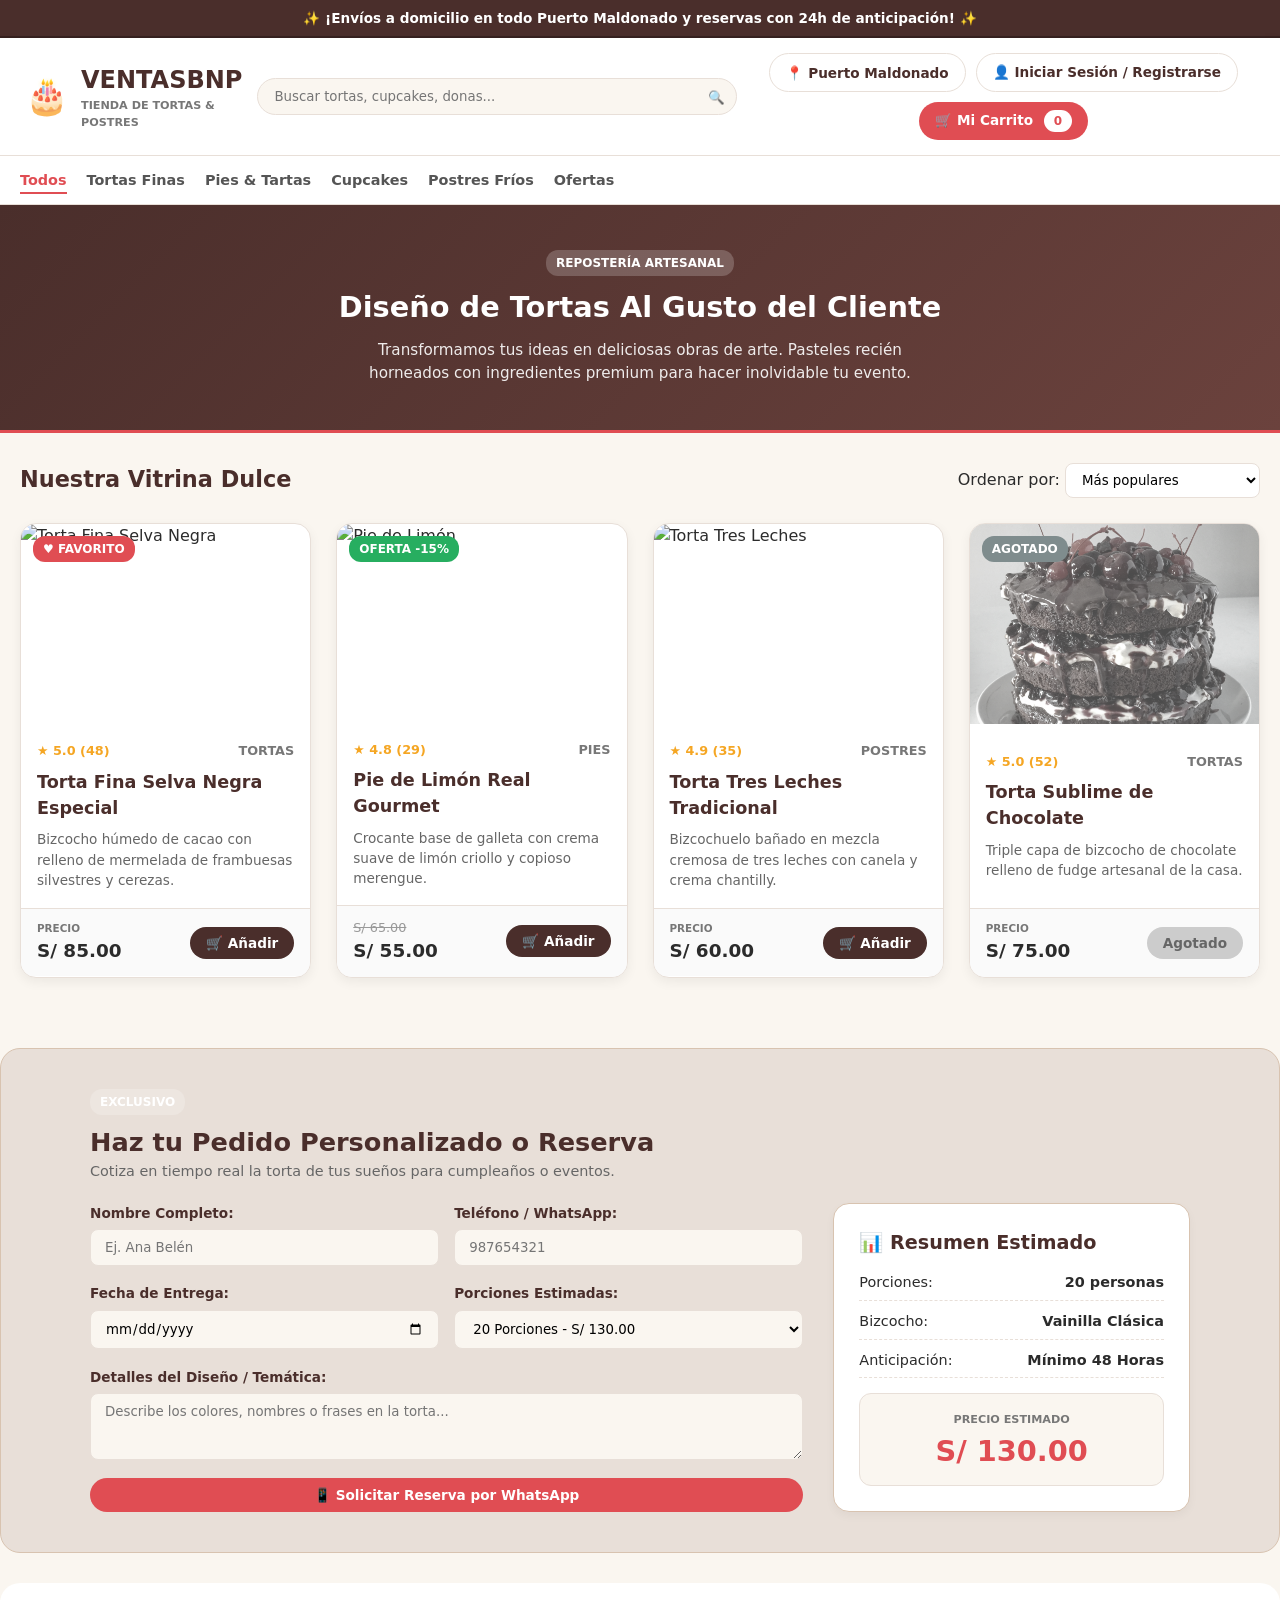
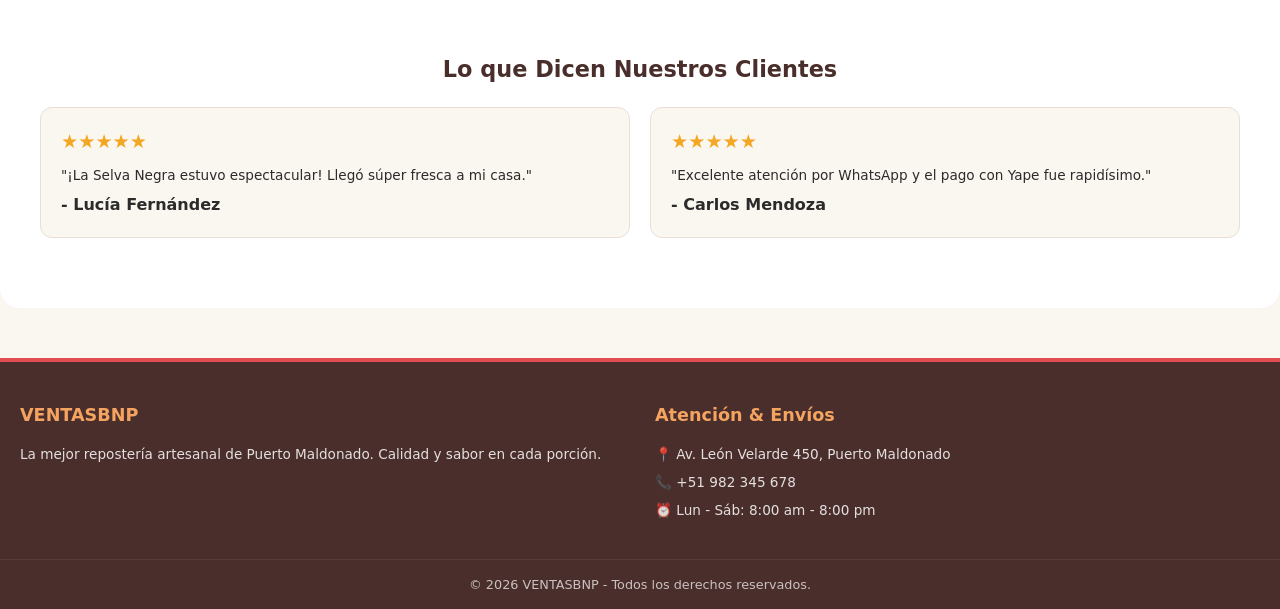
==== pasteleria/index.html @ 57682533 "Agregacion de imagen" ====
<!DOCTYPE html>
<html lang="es">
<head>
  <meta charset="UTF-8">
  <meta name="viewport" content="width=device-width, initial-scale=1.0">
  <title>VENTASBNP - Tienda de Tortas & Postres</title>
  <link rel="stylesheet" href="./styles.css">
</head>
<body>

  <!-- 1. Barra Superior de Promoción -->
  <div class="promo-bar">
    <p class="promo-bar__text">✨ ¡Envíos a domicilio en todo Puerto Maldonado y reservas con 24h de anticipación! ✨</p>
  </div>

  <!-- 2. Encabezado Principal (BEM) -->
  <header class="header">
    <div class="header__brand">
      <span class="header__logo">🎂</span>
      <div class="header__titles">
        <h1 class="header__name">VENTASBNP</h1>
        <p class="header__subtitle">TIENDA DE TORTAS & POSTRES</p>
      </div>
    </div>

    <!-- Buscador -->
    <div class="search-bar">
      <input type="text" class="search-bar__input" placeholder="Buscar tortas, cupcakes, donas...">
      <button class="search-bar__button" aria-label="Buscar">🔍</button>
    </div>

    <!-- Acciones de Cliente -->
    <div class="header__actions">
      <button class="btn btn--outline">📍 Puerto Maldonado</button>
      <a href="login.html" class="btn btn--outline">👤 Iniciar Sesión / Registrarse</a>
      <button class="btn btn--cart">🛒 Mi Carrito <span class="badge badge--cart">0</span></button>
    </div>
  </header>

  <!-- 3. Navegación por Categorías -->
  <nav class="nav">
    <ul class="nav__list">
      <li class="nav__item"><a href="#" class="nav__link nav__link--active">Todos</a></li>
      <li class="nav__item"><a href="#" class="nav__link">Tortas Finas</a></li>
      <li class="nav__item"><a href="#" class="nav__link">Pies & Tartas</a></li>
      <li class="nav__item"><a href="#" class="nav__link">Cupcakes</a></li>
      <li class="nav__item"><a href="#" class="nav__link">Postres Fríos</a></li>
      <li class="nav__item"><a href="#" class="nav__link">Ofertas</a></li>
    </ul>
  </nav>

  <!-- 4. Banner de Presentación (Hero) -->
  <section class="hero">
    <div class="hero__content">
      <span class="badge badge--hero">REPOSTERÍA ARTESANAL</span>
      <h2 class="hero__title">Diseño de Tortas Al Gusto del Cliente</h2>
      <p class="hero__description">Transformamos tus ideas en deliciosas obras de arte. Pasteles recién horneados con ingredientes premium para hacer inolvidable tu evento.</p>
    </div>
  </section>

  <!-- 5. Catálogo de Productos (Grilla Responsiva BEM) -->
  <main class="main-container">
    <div class="catalog-header">
      <h2 class="catalog-header__title">Nuestra Vitrina Dulce</h2>
      <div class="catalog-header__filter">
        <label for="sort" class="catalog-header__label">Ordenar por:</label>
        <select id="sort" class="catalog-header__select">
          <option value="popular">Más populares</option>
          <option value="price-low">Precio: Menor a Mayor</option>
          <option value="price-high">Precio: Mayor a Menor</option>
        </select>
      </div>
    </div>

    <!-- Grilla de Productos con Tarjetas en HTML -->
    <section class="products-grid">

      <!-- TARJETA 1: Favorito -->
      <article class="card card--favorite">
        <div class="card__header">
          <span class="badge badge--favorite">♥ FAVORITO</span>
          <img src="img/selva-negra.jpg" alt="Torta Fina Selva Negra" class="card__image">
        </div>
        <div class="card__body">
          <div class="card__meta">
            <span class="card__rating">★ 5.0 (48)</span>
            <span class="card__category">TORTAS</span>
          </div>
          <h3 class="card__title">Torta Fina Selva Negra Especial</h3>
          <p class="card__description">Bizcocho húmedo de cacao con relleno de mermelada de frambuesas silvestres y cerezas.</p>
        </div>
        <div class="card__footer">
          <div class="card__price-box">
            <span class="card__price-label">PRECIO</span>
            <span class="card__price-amount">S/ 85.00</span>
          </div>
          <button class="btn btn--add">🛒 Añadir</button>
        </div>
      </article>

      <!-- TARJETA 2: Oferta -->
      <article class="card card--sale">
        <div class="card__header">
          <span class="badge badge--sale">OFERTA -15%</span>
          <img src="img/lemon-pie.jpg" alt="Pie de Limón" class="card__image">
        </div>
        <div class="card__body">
          <div class="card__meta">
            <span class="card__rating">★ 4.8 (29)</span>
            <span class="card__category">PIES</span>
          </div>
          <h3 class="card__title">Pie de Limón Real Gourmet</h3>
          <p class="card__description">Crocante base de galleta con crema suave de limón criollo y copioso merengue.</p>
        </div>
        <div class="card__footer">
          <div class="card__price-box">
            <span class="card__price-old">S/ 65.00</span>
            <span class="card__price-amount">S/ 55.00</span>
          </div>
          <button class="btn btn--add">🛒 Añadir</button>
        </div>
      </article>

      <!-- TARJETA 3: Estándar -->
      <article class="card">
        <div class="card__header">
          <img src="img/tres-leches.jpg" alt="Torta Tres Leches" class="card__image">
        </div>
        <div class="card__body">
          <div class="card__meta">
            <span class="card__rating">★ 4.9 (35)</span>
            <span class="card__category">POSTRES</span>
          </div>
          <h3 class="card__title">Torta Tres Leches Tradicional</h3>
          <p class="card__description">Bizcochuelo bañado en mezcla cremosa de tres leches con canela y crema chantilly.</p>
        </div>
        <div class="card__footer">
          <div class="card__price-box">
            <span class="card__price-label">PRECIO</span>
            <span class="card__price-amount">S/ 60.00</span>
          </div>
          <button class="btn btn--add">🛒 Añadir</button>
        </div>
      </article>

      <!-- TARJETA 4: Agotado -->
      <article class="card card--out-of-stock">
        <div class="card__header">
          <span class="badge badge--stock">AGOTADO</span>
          <img src="./imagenes de pasteleria/chocolate.jpg" alt="Torta de Chocolate" class="card__image">
        </div>
        <div class="card__body">
          <div class="card__meta">
            <span class="card__rating">★ 5.0 (52)</span>
            <span class="card__category">TORTAS</span>
          </div>
          <h3 class="card__title">Torta Sublime de Chocolate</h3>
          <p class="card__description">Triple capa de bizcocho de chocolate relleno de fudge artesanal de la casa.</p>
        </div>
        <div class="card__footer">
          <div class="card__price-box">
            <span class="card__price-label">PRECIO</span>
            <span class="card__price-amount">S/ 75.00</span>
          </div>
          <button class="btn btn--disabled" disabled>Agotado</button>
        </div>
      </article>

    </section>
  </main>

  <!-- 6. Módulo de Pedidos Personalizados & Reservas -->
  <section class="custom-order">
    <div class="custom-order__container">
      <div class="custom-order__header">
        <span class="badge badge--hero">EXCLUSIVO</span>
        <h2 class="custom-order__title">Haz tu Pedido Personalizado o Reserva</h2>
        <p class="custom-order__subtitle">Cotiza en tiempo real la torta de tus sueños para cumpleaños o eventos.</p>
      </div>

      <div class="custom-order__content">
        <!-- Formulario -->
        <form class="form form--grid">
          <div class="form__group">
            <label for="cName" class="form__label">Nombre Completo:</label>
            <input type="text" id="cName" class="form__input" placeholder="Ej. Ana Belén" required>
          </div>
          <div class="form__group">
            <label for="cPhone" class="form__label">Teléfono / WhatsApp:</label>
            <input type="tel" id="cPhone" class="form__input" placeholder="987654321" required>
          </div>
          <div class="form__group">
            <label for="cDate" class="form__label">Fecha de Entrega:</label>
            <input type="date" id="cDate" class="form__input" required>
          </div>
          <div class="form__group">
            <label for="cPortions" class="form__label">Porciones Estimadas:</label>
            <select id="cPortions" class="form__input">
              <option value="10">10 Porciones - S/ 75.00</option>
              <option value="20" selected>20 Porciones - S/ 130.00</option>
              <option value="30">30 Porciones - S/ 180.00</option>
            </select>
          </div>
          <div class="form__group form__group--full">
            <label for="cDetails" class="form__label">Detalles del Diseño / Temática:</label>
            <textarea id="cDetails" class="form__input" rows="3" placeholder="Describe los colores, nombres o frases en la torta..."></textarea>
          </div>
          <button type="submit" class="btn btn--cart btn--full form__group--full">📱 Solicitar Reserva por WhatsApp</button>
        </form>

        <!-- Resumen -->
        <div class="custom-order__summary">
          <h3 class="custom-order__summary-title">📊 Resumen Estimado</h3>
          <ul class="custom-order__summary-list">
            <li><span>Porciones:</span> <strong>20 personas</strong></li>
            <li><span>Bizcocho:</span> <strong>Vainilla Clásica</strong></li>
            <li><span>Anticipación:</span> <strong>Mínimo 48 Horas</strong></li>
          </ul>
          <div class="custom-order__price-box">
            <span class="custom-order__price-label">PRECIO ESTIMADO</span>
            <span class="custom-order__price-amount">S/ 130.00</span>
          </div>
        </div>
      </div>
    </div>
  </section>

  <!-- 7. Módulo de Reseñas de Clientes -->
  <section class="reviews">
    <div class="main-container">
      <h2 class="catalog-header__title" style="text-align: center; margin-bottom: 20px;">Lo que Dicen Nuestros Clientes</h2>
      <div class="reviews__grid">
        <div class="reviews__card">
          <div style="color: #F5A623; font-size: 1.2rem;">★★★★★</div>
          <p style="font-size: 0.85rem; margin: 8px 0;">"¡La Selva Negra estuvo espectacular! Llegó súper fresca a mi casa."</p>
          <strong>- Lucía Fernández</strong>
        </div>
        <div class="reviews__card">
          <div style="color: #F5A623; font-size: 1.2rem;">★★★★★</div>
          <p style="font-size: 0.85rem; margin: 8px 0;">"Excelente atención por WhatsApp y el pago con Yape fue rapidísimo."</p>
          <strong>- Carlos Mendoza</strong>
        </div>
      </div>
    </div>
  </section>

  <!-- 8. Pie de Página Semántico -->
  <footer class="footer">
    <div class="footer__container">
      <div class="footer__column">
        <h4 class="footer__title">VENTASBNP</h4>
        <p class="footer__text">La mejor repostería artesanal de Puerto Maldonado. Calidad y sabor en cada porción.</p>
      </div>
      <div class="footer__column">
        <h4 class="footer__title">Atención & Envíos</h4>
        <p class="footer__text">📍 Av. León Velarde 450, Puerto Maldonado</p>
        <p class="footer__text">📞 +51 982 345 678</p>
        <p class="footer__text">⏰ Lun - Sáb: 8:00 am - 8:00 pm</p>
      </div>
    </div>
    <div class="footer__bottom">
      <p>&copy; 2026 VENTASBNP - Todos los derechos reservados.</p>
    </div>
  </footer>

</body>
</html>
---- pasteleria/styles.css ----
/* ==========================================================================
   1. RESET Y FONDO GENERAL DE LA PÁGINA
   ========================================================================== */
* {
  box-sizing: border-box;
  margin: 0;
  padding: 0;
  font-family: 'Segoe UI', system-ui, -apple-system, sans-serif;
}

body {
  background-color: #FAF6F0; /* Fondo crema global */
  color: #2B2B2B;
  line-height: 1.5;
}

/* ==========================================================================
   2. RECUADRO 1: BARRA SUPERIOR DE PROMOCIÓN (.promo-bar)
   ========================================================================== */
.promo-bar {
  background-color: #4A2E2B; /* Fondo marrón oscuro */
  color: #FFFFFF;
  text-align: center;
  padding: 8px 12px;
  font-size: 0.85rem;
  font-weight: 600;
  border-bottom: 2px solid #36211F; /* Borde inferior */
}

/* ==========================================================================
   3. RECUADRO 2: ENCABEZADO / HEADER (.header)
   ========================================================================== */
.header {
  background-color: #FFFFFF;
  padding: 15px 25px;
  display: flex;
  flex-direction: column;
  gap: 15px;
  align-items: center;
  border-bottom: 1px solid #E8DFD8; /* Borde del marco */
  box-shadow: 0 2px 10px rgba(0, 0, 0, 0.05); /* Sombra CSS3 */
}

.header__brand {
  display: flex;
  align-items: center;
  gap: 12px;
}

.header__logo { font-size: 2.2rem; }
.header__name { font-size: 1.5rem; color: #4A2E2B; font-weight: 800; }
.header__subtitle { font-size: 0.7rem; color: #777777; font-weight: 700; }

/* Recuadro del Buscador */
.search-bar {
  display: flex;
  width: 100%;
  max-width: 480px;
  position: relative;
}

.search-bar__input {
  width: 100%;
  padding: 10px 40px 10px 16px;
  border: 1px solid #E8DFD8;       /* Borde del campo */
  border-radius: 20px;              /* Bordes redondeados CSS3 */
  background-color: #FAF6F0;
  outline: none;
}

.search-bar__button {
  position: absolute;
  right: 12px;
  top: 50%;
  transform: translateY(-50%);
  background: none;
  border: none;
  cursor: pointer;
}

.header__actions {
  display: flex;
  gap: 10px;
  flex-wrap: wrap;
  justify-content: center;
}

/* ==========================================================================
   4. RECUADRO 3: BARRA DE NAVEGACIÓN (.nav)
   ========================================================================== */
.nav {
  background-color: #FFFFFF;
  border-bottom: 1px solid #E8DFD8;
  padding: 0 20px;
}

.nav__list {
  display: flex;
  list-style: none;
  gap: 20px;
  overflow-x: auto;
  padding: 12px 0;
}

.nav__link {
  text-decoration: none;
  color: #555555;
  font-weight: 600;
  font-size: 0.9rem;
  white-space: nowrap;
}

.nav__link:hover, 
.nav__link--active {
  color: #E04D53;
  border-bottom: 2px solid #E04D53;
  padding-bottom: 4px;
}

/* ==========================================================================
   5. RECUADRO 4: BANNER HERO (.hero)
   ========================================================================== */
.hero {
  background: linear-gradient(135deg, #4A2E2B 0%, #6B423D 100%); /* Degradado CSS3 */
  color: #FFFFFF;
  padding: 45px 20px;
  text-align: center;
  border-bottom: 3px solid #E04D53;
}

.hero__title { font-size: 1.8rem; margin: 10px 0; }
.hero__description { font-size: 0.95rem; opacity: 0.9; max-width: 600px; margin: 0 auto; }

/* ==========================================================================
   6. RECUADROS 5: CAJAS Y BOTONES REUTILIZABLES (OOCSS/BEM)
   ========================================================================== */
.btn {
  padding: 8px 16px;
  border-radius: 20px;             /* Bordes redondeados */
  border: none;
  font-size: 0.85rem;
  font-weight: 700;
  cursor: pointer;
  transition: all 0.2s ease;
  text-decoration: none;
  display: inline-block;
}

.btn--outline { background-color: transparent; border: 1px solid #E8DFD8; color: #4A2E2B; }
.btn--cart { background-color: #E04D53; color: #FFFFFF; }
.btn--primary, .btn--add { background-color: #4A2E2B; color: #FFFFFF; }
.btn--disabled { background-color: #CCCCCC; color: #666666; cursor: not-allowed; }
.btn--full { width: 100%; text-align: center; }

.btn:not(.btn--disabled):hover {
  transform: translateY(-2px);
  box-shadow: 0 4px 8px rgba(0,0,0,0.12); /* Sombra al pasar el mouse */
}

.badge {
  display: inline-block;
  padding: 4px 10px;
  border-radius: 12px;
  font-size: 0.75rem;
  font-weight: bold;
}

.badge--cart { background-color: #FFFFFF; color: #E04D53; margin-left: 6px; }
.badge--favorite { position: absolute; top: 12px; left: 12px; background-color: #E04D53; color: #FFFFFF; z-index: 2; }
.badge--sale { position: absolute; top: 12px; left: 12px; background-color: #27AE60; color: #FFFFFF; z-index: 2; }
.badge--stock { position: absolute; top: 12px; left: 12px; background-color: #7f8c8d; color: #FFFFFF; z-index: 2; }
.badge--hero { background-color: rgba(255, 255, 255, 0.2); color: #FFFFFF; }

/* ==========================================================================
   7. RECUADRO 6: GRILLA DE PRODUCTOS Y TARJETAS (.card)
   ========================================================================== */
.main-container { max-width: 1280px; margin: 0 auto; padding: 30px 20px; }

.catalog-header { display: flex; flex-direction: column; gap: 15px; margin-bottom: 25px; }
.catalog-header__title { color: #4A2E2B; font-size: 1.4rem; }
.catalog-header__select { padding: 8px 12px; border-radius: 8px; border: 1px solid #E8DFD8; background-color: #FFFFFF; }

/* Grilla Responsiva: 1 recuadro en móviles */
.products-grid {
  display: grid;
  grid-template-columns: 1fr;
  gap: 25px;
}

/* Recuadro de Tarjeta Individual (BEM) */
.card {
  background-color: #FFFFFF;      /* Fondo blanco de la tarjeta */
  border: 1px solid #E8DFD8;        /* Borde del marco */
  border-radius: 16px;              /* Bordes redondeados CSS3 */
  box-shadow: 0 4px 12px rgba(0, 0, 0, 0.06); /* Sombra flotante */
  overflow: hidden;
  display: flex;
  flex-direction: column;
  justify-content: space-between;
  transition: transform 0.3s ease, box-shadow 0.3s ease;
}

.card:hover {
  transform: translateY(-6px);
  box-shadow: 0 10px 22px rgba(0, 0, 0, 0.12);
}

.card__header { position: relative; }

.card__image {
  width: 100%;
  height: 200px;
  object-fit: cover;
  display: block;
}

.card--out-of-stock .card__image { filter: grayscale(80%); opacity: 0.7; }
.card__body { padding: 16px; }
.card__meta { display: flex; justify-content: space-between; font-size: 0.8rem; margin-bottom: 8px; }
.card__rating { color: #F5A623; font-weight: bold; }
.card__category { color: #777777; font-weight: 700; }
.card__title { font-size: 1.1rem; color: #4A2E2B; margin-bottom: 8px; }
.card__description { font-size: 0.85rem; color: #666666; }

.card__footer {
  padding: 12px 16px;
  border-top: 1px solid #E8DFD8;    /* Borde que separa el pie de la tarjeta */
  display: flex;
  justify-content: space-between;
  align-items: center;
  background-color: #FAFAFA;
}

.card__price-label { display: block; font-size: 0.65rem; color: #777777; font-weight: bold; }
.card__price-old { display: block; font-size: 0.8rem; color: #999999; text-decoration: line-through; }
.card__price-amount { font-size: 1.15rem; font-weight: 800; color: #2B2B2B; }

/* ==========================================================================
   8. RECUADRO 7: MÓDULO DE RESERVAS Y RESEÑAS (.custom-order / .reviews)
   ========================================================================== */
.custom-order {
  background-color: #E8DFD8;      /* Recuadro de fondo tostado */
  padding: 40px 20px;
  margin-top: 40px;
  border-radius: 20px;              /* Borde redondeado del bloque */
  border: 1px solid #D8C3B0;
}

.custom-order__container { max-width: 1100px; margin: 0 auto; }
.custom-order__title { color: #4A2E2B; font-size: 1.6rem; margin-top: 8px; }
.custom-order__subtitle { color: #666666; font-size: 0.9rem; margin-bottom: 20px; }

.custom-order__content { display: grid; grid-template-columns: 1fr; gap: 30px; }

/* Recuadro del Resumen de Reserva */
.custom-order__summary {
  background-color: #FFFFFF;
  padding: 25px;
  border-radius: 16px;              /* Caja del resumen */
  border: 1px solid #D8C3B0;
  box-shadow: 0 4px 10px rgba(0,0,0,0.04);
}

.custom-order__summary-title { color: #4A2E2B; font-size: 1.2rem; margin-bottom: 12px; }
.custom-order__summary-list { list-style: none; margin: 15px 0; font-size: 0.9rem; }
.custom-order__summary-list li {
  display: flex;
  justify-content: space-between;
  margin-bottom: 10px;
  border-bottom: 1px dashed #E8DFD8;
  padding-bottom: 6px;
}

.custom-order__price-box {
  margin-top: 15px;
  text-align: center;
  background-color: #FAF6F0;
  padding: 12px;
  border-radius: 12px;
  border: 1px solid #E8DFD8;
}

.custom-order__price-label { font-size: 0.7rem; font-weight: bold; color: #777777; }
.custom-order__price-amount { font-size: 1.8rem; font-weight: 800; color: #E04D53; display: block; }

.form { display: flex; flex-direction: column; gap: 15px; }
.form--grid { display: grid; grid-template-columns: 1fr; gap: 15px; }
.form__group { display: flex; flex-direction: column; gap: 6px; }
.form__label { font-size: 0.85rem; font-weight: 700; color: #4A2E2B; }
.form__input {
  padding: 10px 14px;
  border-radius: 8px;
  border: 1px solid #E8DFD8;        /* Recuadro de cada input */
  background-color: #FAF6F0;
  outline: none;
}

.reviews { padding: 40px 20px; background-color: #FFFFFF; border-radius: 20px; margin-top: 30px; }
.reviews__grid { display: grid; grid-template-columns: 1fr; gap: 20px; }

/* Recuadro de Opinión Individual */
.reviews__card {
  background-color: #FAF6F0;
  padding: 20px;
  border-radius: 12px;              /* Caja redondeada de la reseña */
  border: 1px solid #E8DFD8;
}

/* ==========================================================================
   9. RECUADRO 8: PIE DE PÁGINA / FOOTER (.footer) Y MEDIA QUERIES
   ========================================================================== */
.footer {
  background-color: #4A2E2B;
  color: #FFFFFF;
  margin-top: 50px;
  padding-top: 40px;
  border-top: 4px solid #E04D53;
}

.footer__container { max-width: 1280px; margin: 0 auto; padding: 0 20px 30px; display: grid; grid-template-columns: 1fr; gap: 30px; }
.footer__title { font-size: 1.1rem; margin-bottom: 15px; color: #F4A460; }
.footer__text { font-size: 0.85rem; opacity: 0.85; margin-bottom: 8px; }
.footer__bottom { border-top: 1px solid rgba(255,255,255,0.1); text-align: center; padding: 15px 20px; font-size: 0.8rem; opacity: 0.7; }

/* Escalado Progresivo Responsivo (Mobile First) */
@media (min-width: 600px) {
  .header { flex-direction: row; justify-content: space-between; }
  .catalog-header { flex-direction: row; justify-content: space-between; align-items: center; }
  .products-grid { grid-template-columns: repeat(2, 1fr); } /* 2 columnas en Tablet */
  .form--grid { grid-template-columns: repeat(2, 1fr); }
  .form__group--full { grid-column: span 2; }
  .custom-order__content { grid-template-columns: 2fr 1fr; }
  .reviews__grid { grid-template-columns: repeat(2, 1fr); }
  .footer__container { grid-template-columns: repeat(2, 1fr); }
}

@media (min-width: 900px) {
  .products-grid { grid-template-columns: repeat(3, 1fr); } /* 3 columnas en Laptop */
}

@media (min-width: 1200px) {
  .products-grid { grid-template-columns: repeat(4, 1fr); } /* 4 columnas en Pantallas Grandes */
}
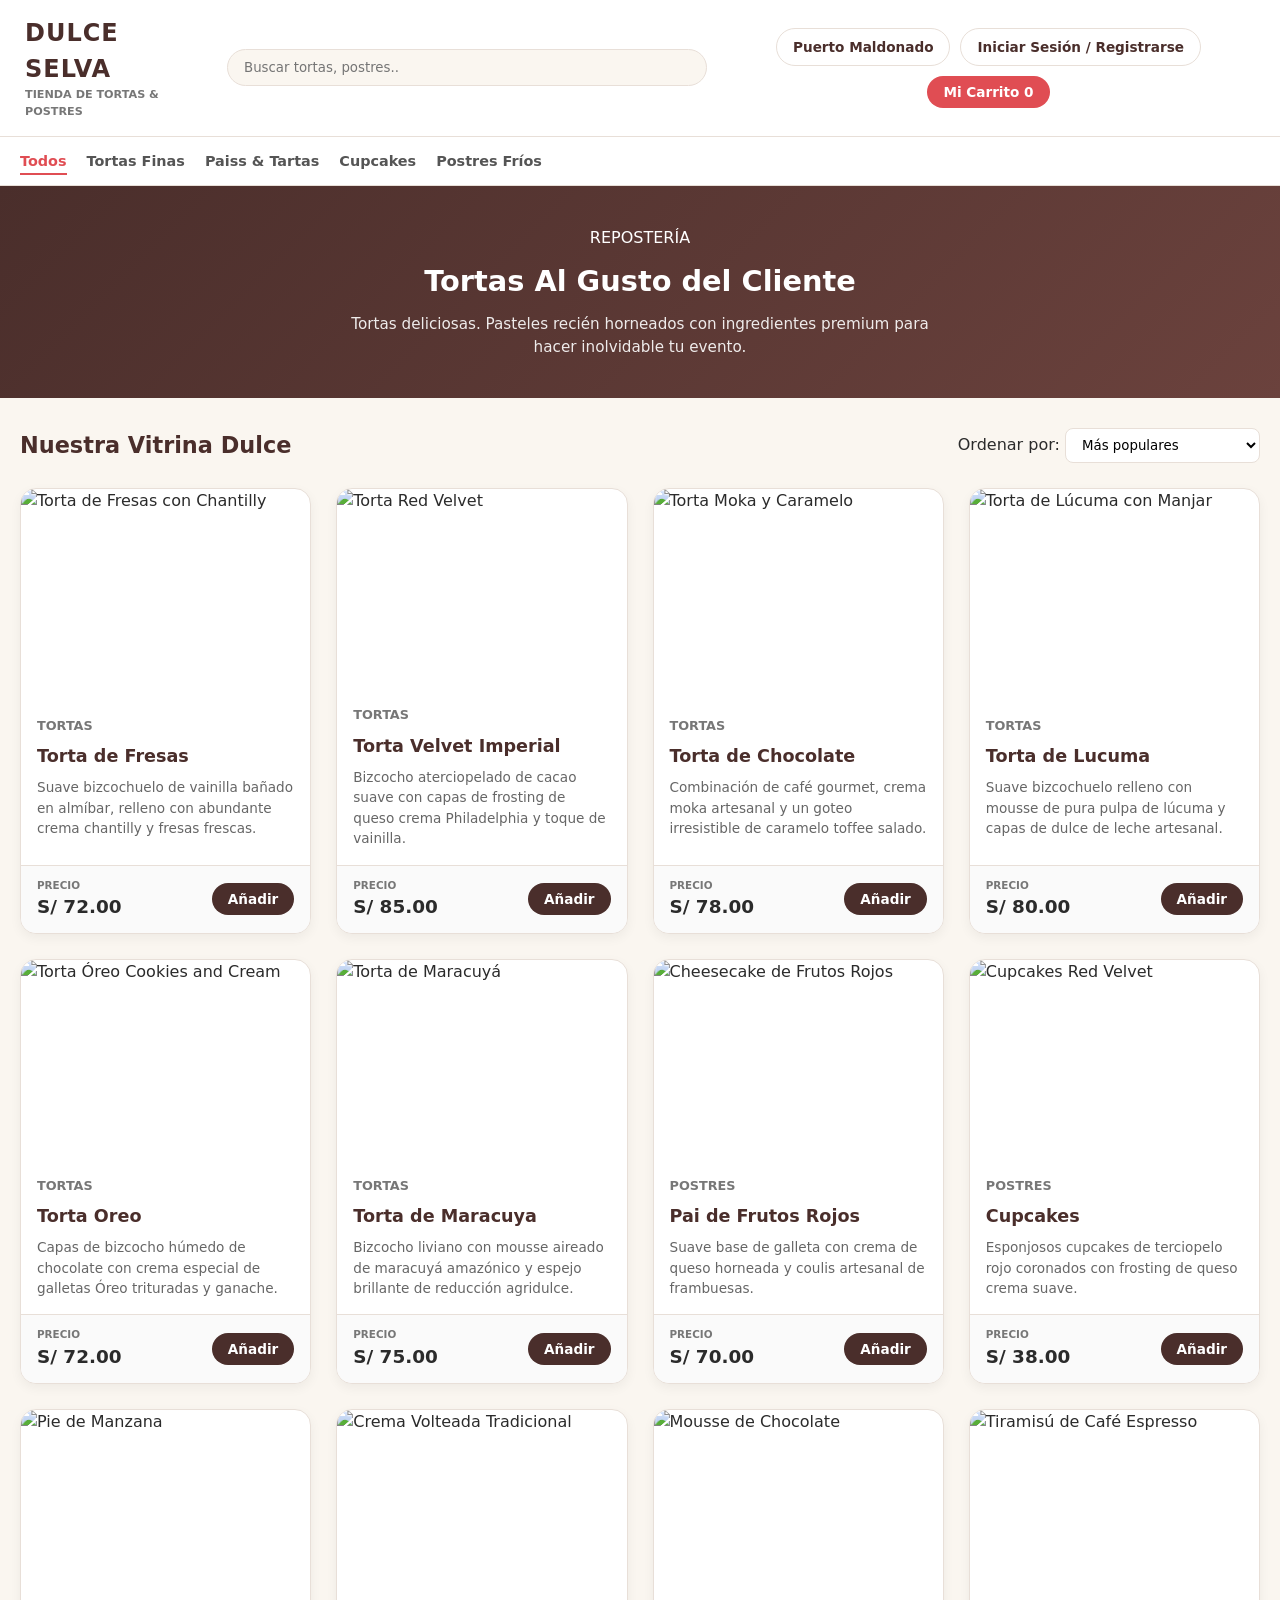
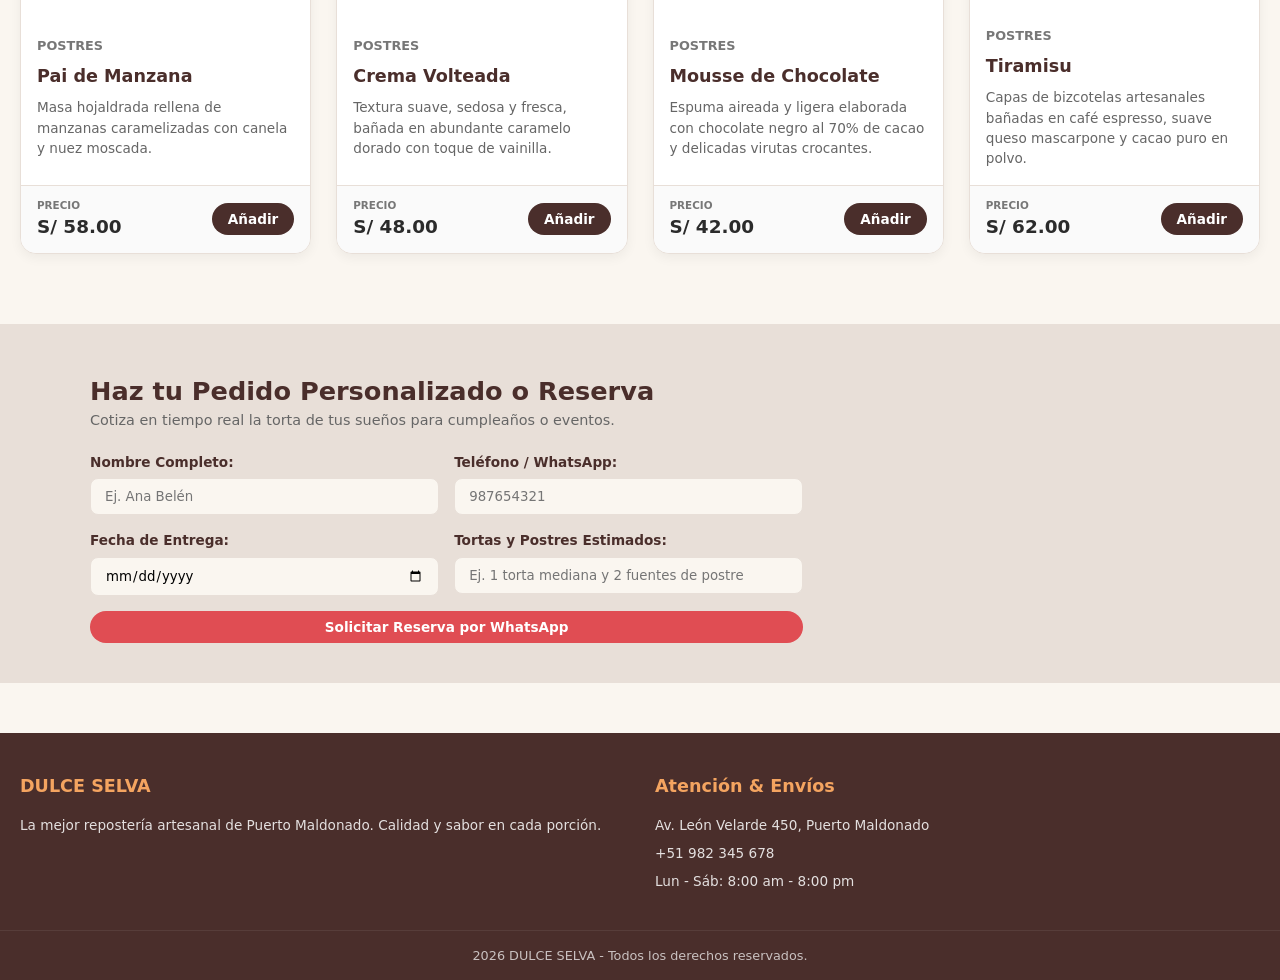
==== commit ea50ef55: "Primer commit del proyecto de pasteleria" ====
--- a/pasteleria/index.html
+++ b/pasteleria/index.html
@@ -3,265 +3,359 @@
 <head>
   <meta charset="UTF-8">
   <meta name="viewport" content="width=device-width, initial-scale=1.0">
-  <title>VENTASBNP - Tienda de Tortas & Postres</title>
+  <title>DULCE SELVA - Tienda de Tortas & Postres</title>
   <link rel="stylesheet" href="./styles.css">
 </head>
 <body>
-
-  <!-- 1. Barra Superior de Promoción -->
-  <div class="promo-bar">
-    <p class="promo-bar__text">✨ ¡Envíos a domicilio en todo Puerto Maldonado y reservas con 24h de anticipación! ✨</p>
-  </div>
-
-  <!-- 2. Encabezado Principal (BEM) -->
-  <header class="header">
-    <div class="header__brand">
-      <span class="header__logo">🎂</span>
-      <div class="header__titles">
-        <h1 class="header__name">VENTASBNP</h1>
-        <p class="header__subtitle">TIENDA DE TORTAS & POSTRES</p>
-      </div>
-    </div>
-
-    <!-- Buscador -->
-    <div class="search-bar">
-      <input type="text" class="search-bar__input" placeholder="Buscar tortas, cupcakes, donas...">
-      <button class="search-bar__button" aria-label="Buscar">🔍</button>
-    </div>
-
-    <!-- Acciones de Cliente -->
-    <div class="header__actions">
-      <button class="btn btn--outline">📍 Puerto Maldonado</button>
-      <a href="login.html" class="btn btn--outline">👤 Iniciar Sesión / Registrarse</a>
-      <button class="btn btn--cart">🛒 Mi Carrito <span class="badge badge--cart">0</span></button>
+  
+  
+  <header class="encabezado">
+    <div class="encabezado_marca">
+      <div class="encabezado_titulos">
+        <h1 class="encabezado_nombre">DULCE SELVA</h1>
+        <p class="encabezado_subtitulo">TIENDA DE TORTAS & POSTRES</p>
+      </div>
+    </div>
+    
+    <div class="barra_busqueda">
+      <input type="text" class="busqueda_input" placeholder="Buscar tortas, postres..">
+      <button class="boton_busqueda" aria-label="Buscar"></button>
+    </div>
+    
+    <div class="encabezado_acciones">
+      <button class="boton boton_contorno"> Puerto Maldonado</button>
+      <a href="login.html" class="boton boton_contorno"> Iniciar Sesión / Registrarse</a>
+      <button class="boton boton_carrito"> Mi Carrito <span class="insignia insignia_carrito">0</span></button>
     </div>
   </header>
-
-  <!-- 3. Navegación por Categorías -->
-  <nav class="nav">
-    <ul class="nav__list">
-      <li class="nav__item"><a href="#" class="nav__link nav__link--active">Todos</a></li>
-      <li class="nav__item"><a href="#" class="nav__link">Tortas Finas</a></li>
-      <li class="nav__item"><a href="#" class="nav__link">Pies & Tartas</a></li>
-      <li class="nav__item"><a href="#" class="nav__link">Cupcakes</a></li>
-      <li class="nav__item"><a href="#" class="nav__link">Postres Fríos</a></li>
-      <li class="nav__item"><a href="#" class="nav__link">Ofertas</a></li>
+  
+  <nav class="navegacion">
+    <ul class="navegacion_lista">
+      <li class="navegacion_item"><a href="#" class="navegacion_enlace enlace_activo">Todos</a></li>
+      <li class="navegacion_item"><a href="#" class="navegacion_enlace">Tortas Finas</a></li>
+      <li class="navegacion_item"><a href="#" class="navegacion_enlace">Paiss & Tartas</a></li>
+      <li class="navegacion_item"><a href="#" class="navegacion_enlace">Cupcakes</a></li>
+      <li class="navegacion_item"><a href="#" class="navegacion_enlace">Postres Fríos</a></li>
     </ul>
   </nav>
-
-  <!-- 4. Banner de Presentación (Hero) -->
-  <section class="hero">
-    <div class="hero__content">
-      <span class="badge badge--hero">REPOSTERÍA ARTESANAL</span>
-      <h2 class="hero__title">Diseño de Tortas Al Gusto del Cliente</h2>
-      <p class="hero__description">Transformamos tus ideas en deliciosas obras de arte. Pasteles recién horneados con ingredientes premium para hacer inolvidable tu evento.</p>
+  
+  <section class="portada">
+    <div class="portada_contenido">
+      <span class="insignia insignia_portada">REPOSTERÍA</span>
+      <h2 class="portada_titulo">Tortas Al Gusto del Cliente</h2>
+      <p class="portada_descripcion">Tortas deliciosas. Pasteles recién horneados con ingredientes premium para hacer inolvidable tu evento.</p>
     </div>
   </section>
-
-  <!-- 5. Catálogo de Productos (Grilla Responsiva BEM) -->
-  <main class="main-container">
-    <div class="catalog-header">
-      <h2 class="catalog-header__title">Nuestra Vitrina Dulce</h2>
-      <div class="catalog-header__filter">
-        <label for="sort" class="catalog-header__label">Ordenar por:</label>
-        <select id="sort" class="catalog-header__select">
+  
+  <main class="contenedor_principal">
+    <div class="encabezado_catalogo">
+      <h2 class="catalogo_titulo">Nuestra Vitrina Dulce</h2>
+      <div class="catalogo_filtro">
+        <label for="ordenar" class="catalogo_etiqueta">Ordenar por:</label>
+        <select id="ordenar" class="catalogo_select">
           <option value="popular">Más populares</option>
-          <option value="price-low">Precio: Menor a Mayor</option>
-          <option value="price-high">Precio: Mayor a Menor</option>
+          <option value="precio_menor">Precio: Menor a Mayor</option>
+          <option value="precio_mayor">Precio: Mayor a Menor</option>
         </select>
       </div>
     </div>
-
-    <!-- Grilla de Productos con Tarjetas en HTML -->
-    <section class="products-grid">
-
-      <!-- TARJETA 1: Favorito -->
-      <article class="card card--favorite">
-        <div class="card__header">
-          <span class="badge badge--favorite">♥ FAVORITO</span>
-          <img src="img/selva-negra.jpg" alt="Torta Fina Selva Negra" class="card__image">
-        </div>
-        <div class="card__body">
-          <div class="card__meta">
-            <span class="card__rating">★ 5.0 (48)</span>
-            <span class="card__category">TORTAS</span>
-          </div>
-          <h3 class="card__title">Torta Fina Selva Negra Especial</h3>
-          <p class="card__description">Bizcocho húmedo de cacao con relleno de mermelada de frambuesas silvestres y cerezas.</p>
-        </div>
-        <div class="card__footer">
-          <div class="card__price-box">
-            <span class="card__price-label">PRECIO</span>
-            <span class="card__price-amount">S/ 85.00</span>
-          </div>
-          <button class="btn btn--add">🛒 Añadir</button>
-        </div>
-      </article>
-
-      <!-- TARJETA 2: Oferta -->
-      <article class="card card--sale">
-        <div class="card__header">
-          <span class="badge badge--sale">OFERTA -15%</span>
-          <img src="img/lemon-pie.jpg" alt="Pie de Limón" class="card__image">
-        </div>
-        <div class="card__body">
-          <div class="card__meta">
-            <span class="card__rating">★ 4.8 (29)</span>
-            <span class="card__category">PIES</span>
-          </div>
-          <h3 class="card__title">Pie de Limón Real Gourmet</h3>
-          <p class="card__description">Crocante base de galleta con crema suave de limón criollo y copioso merengue.</p>
-        </div>
-        <div class="card__footer">
-          <div class="card__price-box">
-            <span class="card__price-old">S/ 65.00</span>
-            <span class="card__price-amount">S/ 55.00</span>
-          </div>
-          <button class="btn btn--add">🛒 Añadir</button>
-        </div>
-      </article>
-
-      <!-- TARJETA 3: Estándar -->
-      <article class="card">
-        <div class="card__header">
-          <img src="img/tres-leches.jpg" alt="Torta Tres Leches" class="card__image">
-        </div>
-        <div class="card__body">
-          <div class="card__meta">
-            <span class="card__rating">★ 4.9 (35)</span>
-            <span class="card__category">POSTRES</span>
-          </div>
-          <h3 class="card__title">Torta Tres Leches Tradicional</h3>
-          <p class="card__description">Bizcochuelo bañado en mezcla cremosa de tres leches con canela y crema chantilly.</p>
-        </div>
-        <div class="card__footer">
-          <div class="card__price-box">
-            <span class="card__price-label">PRECIO</span>
-            <span class="card__price-amount">S/ 60.00</span>
-          </div>
-          <button class="btn btn--add">🛒 Añadir</button>
-        </div>
-      </article>
-
-      <!-- TARJETA 4: Agotado -->
-      <article class="card card--out-of-stock">
-        <div class="card__header">
-          <span class="badge badge--stock">AGOTADO</span>
-          <img src="./imagenes de pasteleria/chocolate.jpg" alt="Torta de Chocolate" class="card__image">
-        </div>
-        <div class="card__body">
-          <div class="card__meta">
-            <span class="card__rating">★ 5.0 (52)</span>
-            <span class="card__category">TORTAS</span>
-          </div>
-          <h3 class="card__title">Torta Sublime de Chocolate</h3>
-          <p class="card__description">Triple capa de bizcocho de chocolate relleno de fudge artesanal de la casa.</p>
-        </div>
-        <div class="card__footer">
-          <div class="card__price-box">
-            <span class="card__price-label">PRECIO</span>
-            <span class="card__price-amount">S/ 75.00</span>
-          </div>
-          <button class="btn btn--disabled" disabled>Agotado</button>
-        </div>
-      </article>
+    
+    <section class="cuadricula_productos">
+      <!-- TARJETA 1 -->
+      <article class="tarjeta tarjeta_oferta">
+        <div class="tarjeta_encabezado">
+          <img src="https://images.unsplash.com/photo-1565958011703-44f9829ba187?w=500" alt="Torta de Fresas con Chantilly" class="tarjeta_imagen">
+        </div>
+        <div class="tarjeta_cuerpo">
+          <div class="tarjeta_meta">
+            <span class="tarjeta_categoria">TORTAS</span>
+          </div>
+          <h3 class="tarjeta_titulo">Torta de Fresas</h3>
+          <p class="tarjeta_descripcion">Suave bizcochuelo de vainilla bañado en almíbar, relleno con abundante crema chantilly y fresas frescas.</p>
+        </div>
+        <div class="tarjeta_pie">
+          <div class="caja_precio">
+            <span class="etiqueta_precio">PRECIO</span>
+            <span class="monto_precio">S/ 72.00</span>
+          </div>
+          <button class="boton boton_agregar"> Añadir</button>
+        </div>
+      </article>
+      
+      <article class="tarjeta tarjeta_favorito">
+        <div class="tarjeta_encabezado">
+          <img src="https://images.unsplash.com/photo-1588195538326-c5b1e9f80a1b?w=500" alt="Torta Red Velvet" class="tarjeta_imagen">
+        </div>
+        <div class="tarjeta_cuerpo">
+          <div class="tarjeta_meta">
+            <span class="tarjeta_categoria">TORTAS</span>
+          </div>
+          <h3 class="tarjeta_titulo">Torta Velvet Imperial</h3>
+          <p class="tarjeta_descripcion">Bizcocho aterciopelado de cacao suave con capas de frosting de queso crema Philadelphia y toque de vainilla.</p>
+        </div>
+        <div class="tarjeta_pie">
+          <div class="caja_precio">
+            <span class="etiqueta_precio">PRECIO</span>
+            <span class="monto_precio">S/ 85.00</span>
+          </div>
+          <button class="boton boton_agregar"> Añadir</button>
+        </div>
+      </article>
+      
+      <article class="tarjeta">
+        <div class="tarjeta_encabezado">
+          <img src="https://images.unsplash.com/photo-1578985545062-69928b1d9587?w=500" alt="Torta Moka y Caramelo" class="tarjeta_imagen">
+        </div>
+        <div class="tarjeta_cuerpo">
+          <div class="tarjeta_meta">
+            <span class="tarjeta_categoria">TORTAS</span>
+          </div>
+          <h3 class="tarjeta_titulo">Torta de Chocolate</h3>
+          <p class="tarjeta_descripcion">Combinación de café gourmet, crema moka artesanal y un goteo irresistible de caramelo toffee salado.</p>
+        </div>
+        <div class="tarjeta_pie">
+          <div class="caja_precio">
+            <span class="etiqueta_precio">PRECIO</span>
+            <span class="monto_precio">S/ 78.00</span>
+          </div>
+          <button class="boton boton_agregar"> Añadir</button>
+        </div>
+      </article>
+    
+      
+      <article class="tarjeta tarjeta_favorito">
+        <div class="tarjeta_encabezado">
+          <img src="https://capriccioperu.com/wp-content/uploads/2020/04/Delicia_Lucuma_1.jpg" alt="Torta de Lúcuma con Manjar" class="tarjeta_imagen">
+        </div>
+        <div class="tarjeta_cuerpo">
+          <div class="tarjeta_meta">
+            <span class="tarjeta_categoria">TORTAS</span>
+          </div>
+          <h3 class="tarjeta_titulo">Torta de Lucuma</h3>
+          <p class="tarjeta_descripcion">Suave bizcochuelo relleno con mousse de pura pulpa de lúcuma y capas de dulce de leche artesanal.</p>
+        </div>
+        <div class="tarjeta_pie">
+          <div class="caja_precio">
+            <span class="etiqueta_precio">PRECIO</span>
+            <span class="monto_precio">S/ 80.00</span>
+          </div>
+          <button class="boton boton_agregar"> Añadir</button>
+        </div>
+      </article>
+      
+      <article class="tarjeta">
+        <div class="tarjeta_encabezado">
+          <img src="https://images.unsplash.com/photo-1542826438-bd32f43d626f?w=500" alt="Torta Óreo Cookies and Cream" class="tarjeta_imagen">
+        </div>
+        <div class="tarjeta_cuerpo">
+          <div class="tarjeta_meta">
+            <span class="tarjeta_categoria">TORTAS</span>
+          </div>
+          <h3 class="tarjeta_titulo">Torta Oreo</h3>
+          <p class="tarjeta_descripcion">Capas de bizcocho húmedo de chocolate con crema especial de galletas Óreo trituradas y ganache.</p>
+        </div>
+        <div class="tarjeta_pie">
+          <div class="caja_precio">
+            <span class="etiqueta_precio">PRECIO</span>
+            <span class="monto_precio">S/ 72.00</span>
+          </div>
+          <button class="boton boton_agregar"> Añadir</button>
+        </div>
+      </article>
+      
+      <article class="tarjeta">
+        <div class="tarjeta_encabezado">
+          <img src="https://jameaperu.com/assets/images/torta-de-maracuya_800x534.webp" alt="Torta de Maracuyá" class="tarjeta_imagen">
+        </div>
+        <div class="tarjeta_cuerpo">
+          <div class="tarjeta_meta">
+            <span class="tarjeta_categoria">TORTAS</span>
+          </div>
+          <h3 class="tarjeta_titulo">Torta de Maracuya</h3>
+          <p class="tarjeta_descripcion">Bizcocho liviano con mousse aireado de maracuyá amazónico y espejo brillante de reducción agridulce.</p>
+        </div>
+        <div class="tarjeta_pie">
+          <div class="caja_precio">
+            <span class="etiqueta_precio">PRECIO</span>
+            <span class="monto_precio">S/ 75.00</span>
+          </div>
+          <button class="boton boton_agregar"> Añadir</button>
+        </div>
+      </article>
+      
+      <article class="tarjeta">
+        <div class="tarjeta_encabezado">
+          <img src="https://images.unsplash.com/photo-1533134242443-d4fd215305ad?w=500" alt="Cheesecake de Frutos Rojos" class="tarjeta_imagen">
+        </div>
+        <div class="tarjeta_cuerpo">
+          <div class="tarjeta_meta">
+            <span class="tarjeta_categoria">POSTRES</span>
+          </div>
+          <h3 class="tarjeta_titulo">Pai de Frutos Rojos</h3>
+          <p class="tarjeta_descripcion">Suave base de galleta con crema de queso horneada y coulis artesanal de frambuesas.</p>
+        </div>
+        <div class="tarjeta_pie">
+          <div class="caja_precio">
+            <span class="etiqueta_precio">PRECIO</span>
+            <span class="monto_precio">S/ 70.00</span>
+          </div>
+          <button class="boton boton_agregar"> Añadir</button>
+        </div>
+      </article>
+      
+      <article class="tarjeta">
+        <div class="tarjeta_encabezado">
+          <img src="https://images.unsplash.com/photo-1587668178277-295251f900ce?w=500" alt="Cupcakes Red Velvet" class="tarjeta_imagen">
+        </div>
+        <div class="tarjeta_cuerpo">
+          <div class="tarjeta_meta">
+            <span class="tarjeta_categoria">POSTRES</span>
+          </div>
+          <h3 class="tarjeta_titulo">Cupcakes</h3>
+          <p class="tarjeta_descripcion">Esponjosos cupcakes de terciopelo rojo coronados con frosting de queso crema suave.</p>
+        </div>
+        <div class="tarjeta_pie">
+          <div class="caja_precio">
+            <span class="etiqueta_precio">PRECIO</span>
+            <span class="monto_precio">S/ 38.00</span>
+          </div>
+          <button class="boton boton_agregar"> Añadir</button>
+        </div>
+      </article> 
+      
+      <article class="tarjeta">
+        <div class="tarjeta_encabezado">
+          <img src="https://images.unsplash.com/photo-1568571780765-9276ac8b75a2?w=500" alt="Pie de Manzana" class="tarjeta_imagen">
+        </div>
+        <div class="tarjeta_cuerpo">
+          <div class="tarjeta_meta">
+            <span class="tarjeta_categoria">POSTRES</span>
+          </div>
+          <h3 class="tarjeta_titulo">Pai de Manzana</h3>
+          <p class="tarjeta_descripcion">Masa hojaldrada rellena de manzanas caramelizadas con canela y nuez moscada.</p>
+        </div>
+        <div class="tarjeta_pie">
+          <div class="caja_precio">
+            <span class="etiqueta_precio">PRECIO</span>
+            <span class="monto_precio">S/ 58.00</span>
+          </div>
+          <button class="boton boton_agregar"> Añadir</button>
+        </div>
+      </article>
+
+       <article class="tarjeta">
+        <div class="tarjeta_encabezado">
+          <img src="https://encrypted-tbn0.gstatic.com/images?q=tbn:ANd9GcTrVIUfGAi9ruGXvKqYjE3nb5YjJHPNclJNgbPZV0vOzg&s=10" alt="Crema Volteada Tradicional" class="tarjeta_imagen">
+        </div>
+        <div class="tarjeta_cuerpo">
+          <div class="tarjeta_meta">
+            <span class="tarjeta_categoria">POSTRES</span>
+          </div>
+          <h3 class="tarjeta_titulo">Crema Volteada</h3>
+          <p class="tarjeta_descripcion">Textura suave, sedosa y fresca, bañada en abundante caramelo dorado con toque de vainilla.</p>
+        </div>
+        <div class="tarjeta_pie">
+          <div class="caja_precio">
+            <span class="etiqueta_precio">PRECIO</span>
+            <span class="monto_precio">S/ 48.00</span>
+          </div>
+          <button class="boton boton_agregar"> Añadir</button>
+        </div>
+      </article>
+
+      <article class="tarjeta">
+        <div class="tarjeta_encabezado">
+          <img src="https://images.unsplash.com/photo-1541783245831-57d6fb0926d3?w=500" alt="Mousse de Chocolate" class="tarjeta_imagen">
+        </div>
+        <div class="tarjeta_cuerpo">
+          <div class="tarjeta_meta">
+            <span class="tarjeta_categoria">POSTRES</span>
+          </div>
+          <h3 class="tarjeta_titulo">Mousse de Chocolate</h3>
+          <p class="tarjeta_descripcion">Espuma aireada y ligera elaborada con chocolate negro al 70% de cacao y delicadas virutas crocantes.</p>
+        </div>
+        <div class="tarjeta_pie">
+          <div class="caja_precio">
+            <span class="etiqueta_precio">PRECIO</span>
+            <span class="monto_precio">S/ 42.00</span>
+          </div>
+          <button class="boton boton_agregar"> Añadir</button>
+        </div>
+      </article>
+
+       <article class="tarjeta">
+        <div class="tarjeta_encabezado">
+          <img src="https://images.unsplash.com/photo-1571877227200-a0d98ea607e9?w=500" alt="Tiramisú de Café Espresso" class="tarjeta_imagen">
+        </div>
+        <div class="tarjeta_cuerpo">
+          <div class="tarjeta_meta">
+            <span class="tarjeta_categoria">POSTRES</span>
+          </div>
+          <h3 class="tarjeta_titulo">Tiramisu</h3>
+          <p class="tarjeta_descripcion">Capas de bizcotelas artesanales bañadas en café espresso, suave queso mascarpone y cacao puro en polvo.</p>
+        </div>
+        <div class="tarjeta_pie">
+          <div class="caja_precio">
+            <span class="etiqueta_precio">PRECIO</span>
+            <span class="monto_precio">S/ 62.00</span>
+          </div>
+          <button class="boton boton_agregar"> Añadir</button>
+        </div>
+      </article>
+
 
     </section>
   </main>
-
-  <!-- 6. Módulo de Pedidos Personalizados & Reservas -->
-  <section class="custom-order">
-    <div class="custom-order__container">
-      <div class="custom-order__header">
-        <span class="badge badge--hero">EXCLUSIVO</span>
-        <h2 class="custom-order__title">Haz tu Pedido Personalizado o Reserva</h2>
-        <p class="custom-order__subtitle">Cotiza en tiempo real la torta de tus sueños para cumpleaños o eventos.</p>
-      </div>
-
-      <div class="custom-order__content">
-        <!-- Formulario -->
-        <form class="form form--grid">
-          <div class="form__group">
-            <label for="cName" class="form__label">Nombre Completo:</label>
-            <input type="text" id="cName" class="form__input" placeholder="Ej. Ana Belén" required>
-          </div>
-          <div class="form__group">
-            <label for="cPhone" class="form__label">Teléfono / WhatsApp:</label>
-            <input type="tel" id="cPhone" class="form__input" placeholder="987654321" required>
-          </div>
-          <div class="form__group">
-            <label for="cDate" class="form__label">Fecha de Entrega:</label>
-            <input type="date" id="cDate" class="form__input" required>
-          </div>
-          <div class="form__group">
-            <label for="cPortions" class="form__label">Porciones Estimadas:</label>
-            <select id="cPortions" class="form__input">
-              <option value="10">10 Porciones - S/ 75.00</option>
-              <option value="20" selected>20 Porciones - S/ 130.00</option>
-              <option value="30">30 Porciones - S/ 180.00</option>
+  
+  <section class="pedido_personalizado">
+    <div class="pedido_contenedor">
+      <div class="pedido_encabezado">
+        <h2 class="pedido_titulo">Haz tu Pedido Personalizado o Reserva</h2>
+        <p class="pedido_subtitulo">Cotiza en tiempo real la torta de tus sueños para cumpleaños o eventos.</p>
+      </div>
+      <div class="pedido_contenido">
+        
+        <form class="formulario formulario_grid">
+          <div class="campo_grupo">
+            <label for="cNombre" class="campo_etiqueta">Nombre Completo:</label>
+            <input type="text" id="cNombre" class="campo_input" placeholder="Ej. Ana Belén" required>
+          </div>
+          <div class="campo_grupo">
+            <label for="cTelefono" class="campo_etiqueta">Teléfono / WhatsApp:</label>
+            <input type="tel" id="cTelefono" class="campo_input" placeholder="987654321" required>
+          </div>
+          <div class="campo_grupo">
+            <label for="cFecha" class="campo_etiqueta">Fecha de Entrega:</label>
+            <input type="date" id="cFecha" class="campo_input" required>
+          </div>
+          <div class="campo_grupo">
+            <label for="cPorciones" class="campo_etiqueta">Tortas y Postres Estimados:</label>
+            <input type="text" id="cPorciones" class="campo_input" placeholder="Ej. 1 torta mediana y 2 fuentes de postre" required>
             </select>
           </div>
-          <div class="form__group form__group--full">
-            <label for="cDetails" class="form__label">Detalles del Diseño / Temática:</label>
-            <textarea id="cDetails" class="form__input" rows="3" placeholder="Describe los colores, nombres o frases en la torta..."></textarea>
-          </div>
-          <button type="submit" class="btn btn--cart btn--full form__group--full">📱 Solicitar Reserva por WhatsApp</button>
+          <button type="submit" class="boton boton_carrito boton_completo campo_completo"> Solicitar Reserva por WhatsApp</button>
         </form>
-
-        <!-- Resumen -->
-        <div class="custom-order__summary">
-          <h3 class="custom-order__summary-title">📊 Resumen Estimado</h3>
-          <ul class="custom-order__summary-list">
-            <li><span>Porciones:</span> <strong>20 personas</strong></li>
-            <li><span>Bizcocho:</span> <strong>Vainilla Clásica</strong></li>
-            <li><span>Anticipación:</span> <strong>Mínimo 48 Horas</strong></li>
-          </ul>
-          <div class="custom-order__price-box">
-            <span class="custom-order__price-label">PRECIO ESTIMADO</span>
-            <span class="custom-order__price-amount">S/ 130.00</span>
-          </div>
-        </div>
+      
       </div>
     </div>
   </section>
-
-  <!-- 7. Módulo de Reseñas de Clientes -->
-  <section class="reviews">
-    <div class="main-container">
-      <h2 class="catalog-header__title" style="text-align: center; margin-bottom: 20px;">Lo que Dicen Nuestros Clientes</h2>
-      <div class="reviews__grid">
-        <div class="reviews__card">
-          <div style="color: #F5A623; font-size: 1.2rem;">★★★★★</div>
-          <p style="font-size: 0.85rem; margin: 8px 0;">"¡La Selva Negra estuvo espectacular! Llegó súper fresca a mi casa."</p>
-          <strong>- Lucía Fernández</strong>
-        </div>
-        <div class="reviews__card">
-          <div style="color: #F5A623; font-size: 1.2rem;">★★★★★</div>
-          <p style="font-size: 0.85rem; margin: 8px 0;">"Excelente atención por WhatsApp y el pago con Yape fue rapidísimo."</p>
-          <strong>- Carlos Mendoza</strong>
-        </div>
-      </div>
-    </div>
-  </section>
-
-  <!-- 8. Pie de Página Semántico -->
-  <footer class="footer">
-    <div class="footer__container">
-      <div class="footer__column">
-        <h4 class="footer__title">VENTASBNP</h4>
-        <p class="footer__text">La mejor repostería artesanal de Puerto Maldonado. Calidad y sabor en cada porción.</p>
-      </div>
-      <div class="footer__column">
-        <h4 class="footer__title">Atención & Envíos</h4>
-        <p class="footer__text">📍 Av. León Velarde 450, Puerto Maldonado</p>
-        <p class="footer__text">📞 +51 982 345 678</p>
-        <p class="footer__text">⏰ Lun - Sáb: 8:00 am - 8:00 pm</p>
-      </div>
-    </div>
-    <div class="footer__bottom">
-      <p>&copy; 2026 VENTASBNP - Todos los derechos reservados.</p>
+  
+  <footer class="pie_pagina">
+    <div class="pie_contenedor">
+      <div class="pie_columna">
+        <h4 class="pie_titulo">DULCE SELVA</h4>
+        <p class="pie_texto">La mejor repostería artesanal de Puerto Maldonado. Calidad y sabor en cada porción.</p>
+      </div>
+      <div class="pie_columna">
+        <h4 class="pie_titulo">Atención & Envíos</h4>
+        <p class="pie_texto">Av. León Velarde 450, Puerto Maldonado</p>
+        <p class="pie_texto">+51 982 345 678</p>
+        <p class="pie_texto">Lun - Sáb: 8:00 am - 8:00 pm</p>
+      </div>
+    </div>
+    <div class="pie_inferior">
+      <p> 2026 DULCE SELVA - Todos los derechos reservados.</p>
     </div>
   </footer>
-
 </body>
 </html>
--- a/pasteleria/styles.css
+++ b/pasteleria/styles.css
@@ -1,74 +1,67 @@
-/* ==========================================================================
-   1. RESET Y FONDO GENERAL DE LA PÁGINA
-   ========================================================================== */
 * {
   box-sizing: border-box;
   margin: 0;
   padding: 0;
   font-family: 'Segoe UI', system-ui, -apple-system, sans-serif;
 }
-
 body {
-  background-color: #FAF6F0; /* Fondo crema global */
+  background-color: #FAF6F0;
   color: #2B2B2B;
   line-height: 1.5;
 }
 
-/* ==========================================================================
-   2. RECUADRO 1: BARRA SUPERIOR DE PROMOCIÓN (.promo-bar)
-   ========================================================================== */
-.promo-bar {
-  background-color: #4A2E2B; /* Fondo marrón oscuro */
+.barra_promo {
+  background-color: #4A2E2B;
   color: #FFFFFF;
   text-align: center;
-  padding: 8px 12px;
-  font-size: 0.85rem;
+  padding: 6px 12px;
+  font-size: 0.8rem;
   font-weight: 600;
-  border-bottom: 2px solid #36211F; /* Borde inferior */
-}
-
-/* ==========================================================================
-   3. RECUADRO 2: ENCABEZADO / HEADER (.header)
-   ========================================================================== */
-.header {
+}
+.encabezado {
   background-color: #FFFFFF;
   padding: 15px 25px;
   display: flex;
   flex-direction: column;
   gap: 15px;
   align-items: center;
-  border-bottom: 1px solid #E8DFD8; /* Borde del marco */
-  box-shadow: 0 2px 10px rgba(0, 0, 0, 0.05); /* Sombra CSS3 */
-}
-
-.header__brand {
+  border-bottom: 1px solid #E8DFD8;
+  box-shadow: 0 2px 10px rgba(0, 0, 0, 0.04);
+}
+.encabezado_marca {
   display: flex;
   align-items: center;
-  gap: 12px;
-}
-
-.header__logo { font-size: 2.2rem; }
-.header__name { font-size: 1.5rem; color: #4A2E2B; font-weight: 800; }
-.header__subtitle { font-size: 0.7rem; color: #777777; font-weight: 700; }
-
-/* Recuadro del Buscador */
-.search-bar {
+  gap: 10px;
+}
+.encabezado_logo { 
+  font-size: 2.2rem; 
+}
+.encabezado_nombre { 
+  font-size: 1.5rem; 
+  color: #4A2E2B; 
+  font-weight: 800; 
+  letter-spacing: 1px; 
+}
+.encabezado_subtitulo { 
+  font-size: 0.7rem; 
+  color: #777777; 
+  font-weight: 700; 
+}
+.barra_busqueda {
   display: flex;
   width: 100%;
   max-width: 480px;
   position: relative;
 }
-
-.search-bar__input {
+.busqueda_input {
   width: 100%;
   padding: 10px 40px 10px 16px;
-  border: 1px solid #E8DFD8;       /* Borde del campo */
-  border-radius: 20px;              /* Bordes redondeados CSS3 */
+  border: 1px solid #E8DFD8;
+  border-radius: 20px;
   background-color: #FAF6F0;
   outline: none;
 }
-
-.search-bar__button {
+.boton_busqueda {
   position: absolute;
   right: 12px;
   top: 50%;
@@ -77,66 +70,58 @@
   border: none;
   cursor: pointer;
 }
-
-.header__actions {
+.encabezado_acciones {
   display: flex;
   gap: 10px;
   flex-wrap: wrap;
   justify-content: center;
 }
 
-/* ==========================================================================
-   4. RECUADRO 3: BARRA DE NAVEGACIÓN (.nav)
-   ========================================================================== */
-.nav {
+.navegacion {
   background-color: #FFFFFF;
   border-bottom: 1px solid #E8DFD8;
   padding: 0 20px;
 }
-
-.nav__list {
+.navegacion_lista {
   display: flex;
   list-style: none;
   gap: 20px;
   overflow-x: auto;
   padding: 12px 0;
 }
-
-.nav__link {
+.navegacion_enlace {
   text-decoration: none;
   color: #555555;
   font-weight: 600;
   font-size: 0.9rem;
   white-space: nowrap;
 }
-
-.nav__link:hover, 
-.nav__link--active {
+.navegacion_enlace:hover, 
+.enlace_activo {
   color: #E04D53;
   border-bottom: 2px solid #E04D53;
   padding-bottom: 4px;
 }
-
-/* ==========================================================================
-   5. RECUADRO 4: BANNER HERO (.hero)
-   ========================================================================== */
-.hero {
-  background: linear-gradient(135deg, #4A2E2B 0%, #6B423D 100%); /* Degradado CSS3 */
+.portada {
+  background: linear-gradient(135deg, #4A2E2B 0%, #6B423D 100%);
   color: #FFFFFF;
-  padding: 45px 20px;
+  padding: 40px 20px;
   text-align: center;
-  border-bottom: 3px solid #E04D53;
-}
-
-.hero__title { font-size: 1.8rem; margin: 10px 0; }
-.hero__description { font-size: 0.95rem; opacity: 0.9; max-width: 600px; margin: 0 auto; }
-
-/* ==========================================================================
-   6. RECUADROS 5: CAJAS Y BOTONES REUTILIZABLES (OOCSS/BEM)
-   ========================================================================== */
-.btn {
+}
+.portada_titulo { 
+  font-size: 1.8rem; 
+  margin: 10px 0; 
+}
+.portada_descripcion { 
+  font-size: 0.95rem; 
+  opacity: 0.9; 
+  max-width: 600px; 
+  margin: 0 auto; 
+}
+
+.boton {
   padding: 8px 16px;
-  border-radius: 20px;             /* Bordes redondeados */
+  border-radius: 20px;
   border: none;
   font-size: 0.85rem;
   font-weight: 700;
@@ -145,199 +130,270 @@
   text-decoration: none;
   display: inline-block;
 }
-
-.btn--outline { background-color: transparent; border: 1px solid #E8DFD8; color: #4A2E2B; }
-.btn--cart { background-color: #E04D53; color: #FFFFFF; }
-.btn--primary, .btn--add { background-color: #4A2E2B; color: #FFFFFF; }
-.btn--disabled { background-color: #CCCCCC; color: #666666; cursor: not-allowed; }
-.btn--full { width: 100%; text-align: center; }
-
-.btn:not(.btn--disabled):hover {
+.boton_contorno { 
+  background-color: transparent;
+  border: 1px solid #E8DFD8; 
+  color: #4A2E2B; 
+}
+.boton_carrito { 
+  background-color: #E04D53;
+  color: #FFFFFF; 
+}
+.boton_primario, 
+.boton_agregar { 
+  background-color: #4A2E2B; 
+  color: #FFFFFF; 
+}
+.boton_deshabilitado { 
+  background-color: #CCCCCC; 
+  color: #666666; 
+  cursor: not-allowed; 
+}
+.boton_completo { 
+  width: 100%; 
+  text-align: center; 
+}
+.boton:not(.boton_deshabilitado):hover {
   transform: translateY(-2px);
-  box-shadow: 0 4px 8px rgba(0,0,0,0.12); /* Sombra al pasar el mouse */
-}
-
-.badge {
-  display: inline-block;
-  padding: 4px 10px;
-  border-radius: 12px;
-  font-size: 0.75rem;
-  font-weight: bold;
-}
-
-.badge--cart { background-color: #FFFFFF; color: #E04D53; margin-left: 6px; }
-.badge--favorite { position: absolute; top: 12px; left: 12px; background-color: #E04D53; color: #FFFFFF; z-index: 2; }
-.badge--sale { position: absolute; top: 12px; left: 12px; background-color: #27AE60; color: #FFFFFF; z-index: 2; }
-.badge--stock { position: absolute; top: 12px; left: 12px; background-color: #7f8c8d; color: #FFFFFF; z-index: 2; }
-.badge--hero { background-color: rgba(255, 255, 255, 0.2); color: #FFFFFF; }
-
-/* ==========================================================================
-   7. RECUADRO 6: GRILLA DE PRODUCTOS Y TARJETAS (.card)
-   ========================================================================== */
-.main-container { max-width: 1280px; margin: 0 auto; padding: 30px 20px; }
-
-.catalog-header { display: flex; flex-direction: column; gap: 15px; margin-bottom: 25px; }
-.catalog-header__title { color: #4A2E2B; font-size: 1.4rem; }
-.catalog-header__select { padding: 8px 12px; border-radius: 8px; border: 1px solid #E8DFD8; background-color: #FFFFFF; }
-
-/* Grilla Responsiva: 1 recuadro en móviles */
-.products-grid {
+  box-shadow: 0 4px 8px rgba(0, 0, 0, 0.12);
+}
+
+.contenedor_principal { 
+  max-width: 1280px; 
+  margin: 0 auto; 
+  padding: 30px 20px; 
+}
+.encabezado_catalogo { 
+  display: flex; 
+  flex-direction: column; 
+  gap: 15px; 
+  margin-bottom: 25px; 
+}
+.catalogo_titulo { 
+  color: #4A2E2B; 
+  font-size: 1.4rem; 
+}
+.catalogo_select { 
+  padding: 8px 12px; 
+  border-radius: 8px; 
+  border: 1px solid #E8DFD8; 
+  background-color: #FFFFFF; 
+}
+
+.cuadricula_productos {
   display: grid;
   grid-template-columns: 1fr;
   gap: 25px;
 }
-
-/* Recuadro de Tarjeta Individual (BEM) */
-.card {
-  background-color: #FFFFFF;      /* Fondo blanco de la tarjeta */
-  border: 1px solid #E8DFD8;        /* Borde del marco */
-  border-radius: 16px;              /* Bordes redondeados CSS3 */
-  box-shadow: 0 4px 12px rgba(0, 0, 0, 0.06); /* Sombra flotante */
+.tarjeta {
+  background-color: #FFFFFF;
+  border-radius: 16px;
+  box-shadow: 0 4px 12px rgba(0, 0, 0, 0.05);
+  border: 1px solid #E8DFD8;
   overflow: hidden;
   display: flex;
   flex-direction: column;
   justify-content: space-between;
   transition: transform 0.3s ease, box-shadow 0.3s ease;
 }
-
-.card:hover {
-  transform: translateY(-6px);
-  box-shadow: 0 10px 22px rgba(0, 0, 0, 0.12);
-}
-
-.card__header { position: relative; }
-
-.card__image {
+.tarjeta:hover { 
+  transform: translateY(-6px); 
+  box-shadow: 0 10px 22px rgba(0, 0, 0, 0.12); 
+}
+.tarjeta_encabezado { 
+  position: relative; 
+}
+.tarjeta_imagen {
   width: 100%;
   height: 200px;
   object-fit: cover;
   display: block;
 }
-
-.card--out-of-stock .card__image { filter: grayscale(80%); opacity: 0.7; }
-.card__body { padding: 16px; }
-.card__meta { display: flex; justify-content: space-between; font-size: 0.8rem; margin-bottom: 8px; }
-.card__rating { color: #F5A623; font-weight: bold; }
-.card__category { color: #777777; font-weight: 700; }
-.card__title { font-size: 1.1rem; color: #4A2E2B; margin-bottom: 8px; }
-.card__description { font-size: 0.85rem; color: #666666; }
-
-.card__footer {
+.tarjeta_agotado .tarjeta_imagen { 
+  filter: grayscale(80%); 
+  opacity: 0.7; 
+}
+.tarjeta_cuerpo { 
+  padding: 16px; 
+}
+.tarjeta_meta { 
+  display: flex; 
+  justify-content: space-between;
+  font-size: 0.8rem; 
+  margin-bottom: 8px;
+}
+.tarjeta_calificacion { 
+  color: #F5A623;
+  font-weight: bold; 
+}
+.tarjeta_categoria { 
+  color: #777777; 
+  font-weight: 700; 
+}
+.tarjeta_titulo { 
+  font-size: 1.1rem; 
+  color: #4A2E2B; 
+  margin-bottom: 8px; 
+}
+.tarjeta_descripcion { 
+  font-size: 0.85rem; 
+  color: #666666; 
+}
+.tarjeta_pie {
   padding: 12px 16px;
-  border-top: 1px solid #E8DFD8;    /* Borde que separa el pie de la tarjeta */
+  border-top: 1px solid #E8DFD8;
   display: flex;
   justify-content: space-between;
   align-items: center;
   background-color: #FAFAFA;
 }
-
-.card__price-label { display: block; font-size: 0.65rem; color: #777777; font-weight: bold; }
-.card__price-old { display: block; font-size: 0.8rem; color: #999999; text-decoration: line-through; }
-.card__price-amount { font-size: 1.15rem; font-weight: 800; color: #2B2B2B; }
-
-/* ==========================================================================
-   8. RECUADRO 7: MÓDULO DE RESERVAS Y RESEÑAS (.custom-order / .reviews)
-   ========================================================================== */
-.custom-order {
-  background-color: #E8DFD8;      /* Recuadro de fondo tostado */
-  padding: 40px 20px;
-  margin-top: 40px;
-  border-radius: 20px;              /* Borde redondeado del bloque */
-  border: 1px solid #D8C3B0;
-}
-
-.custom-order__container { max-width: 1100px; margin: 0 auto; }
-.custom-order__title { color: #4A2E2B; font-size: 1.6rem; margin-top: 8px; }
-.custom-order__subtitle { color: #666666; font-size: 0.9rem; margin-bottom: 20px; }
-
-.custom-order__content { display: grid; grid-template-columns: 1fr; gap: 30px; }
-
-/* Recuadro del Resumen de Reserva */
-.custom-order__summary {
-  background-color: #FFFFFF;
-  padding: 25px;
-  border-radius: 16px;              /* Caja del resumen */
-  border: 1px solid #D8C3B0;
-  box-shadow: 0 4px 10px rgba(0,0,0,0.04);
-}
-
-.custom-order__summary-title { color: #4A2E2B; font-size: 1.2rem; margin-bottom: 12px; }
-.custom-order__summary-list { list-style: none; margin: 15px 0; font-size: 0.9rem; }
-.custom-order__summary-list li {
-  display: flex;
-  justify-content: space-between;
-  margin-bottom: 10px;
-  border-bottom: 1px dashed #E8DFD8;
-  padding-bottom: 6px;
-}
-
-.custom-order__price-box {
-  margin-top: 15px;
-  text-align: center;
-  background-color: #FAF6F0;
-  padding: 12px;
-  border-radius: 12px;
-  border: 1px solid #E8DFD8;
-}
-
-.custom-order__price-label { font-size: 0.7rem; font-weight: bold; color: #777777; }
-.custom-order__price-amount { font-size: 1.8rem; font-weight: 800; color: #E04D53; display: block; }
-
-.form { display: flex; flex-direction: column; gap: 15px; }
-.form--grid { display: grid; grid-template-columns: 1fr; gap: 15px; }
-.form__group { display: flex; flex-direction: column; gap: 6px; }
-.form__label { font-size: 0.85rem; font-weight: 700; color: #4A2E2B; }
-.form__input {
-  padding: 10px 14px;
-  border-radius: 8px;
-  border: 1px solid #E8DFD8;        /* Recuadro de cada input */
-  background-color: #FAF6F0;
-  outline: none;
-}
-
-.reviews { padding: 40px 20px; background-color: #FFFFFF; border-radius: 20px; margin-top: 30px; }
-.reviews__grid { display: grid; grid-template-columns: 1fr; gap: 20px; }
-
-/* Recuadro de Opinión Individual */
-.reviews__card {
-  background-color: #FAF6F0;
-  padding: 20px;
-  border-radius: 12px;              /* Caja redondeada de la reseña */
-  border: 1px solid #E8DFD8;
-}
-
-/* ==========================================================================
-   9. RECUADRO 8: PIE DE PÁGINA / FOOTER (.footer) Y MEDIA QUERIES
-   ========================================================================== */
-.footer {
-  background-color: #4A2E2B;
-  color: #FFFFFF;
-  margin-top: 50px;
-  padding-top: 40px;
-  border-top: 4px solid #E04D53;
-}
-
-.footer__container { max-width: 1280px; margin: 0 auto; padding: 0 20px 30px; display: grid; grid-template-columns: 1fr; gap: 30px; }
-.footer__title { font-size: 1.1rem; margin-bottom: 15px; color: #F4A460; }
-.footer__text { font-size: 0.85rem; opacity: 0.85; margin-bottom: 8px; }
-.footer__bottom { border-top: 1px solid rgba(255,255,255,0.1); text-align: center; padding: 15px 20px; font-size: 0.8rem; opacity: 0.7; }
-
-/* Escalado Progresivo Responsivo (Mobile First) */
+.caja_precio {
+  display: flex;
+  flex-direction: column;
+}
+.etiqueta_precio { 
+  display: block; 
+  font-size: 0.65rem; 
+  color: #777777; 
+  font-weight: bold; 
+}
+.precio_anterior { 
+  display: block; 
+  font-size: 0.8rem; 
+  color: #999999; 
+  text-decoration: line-through; 
+}
+.monto_precio { 
+  font-size: 1.15rem; 
+  font-weight: 800; 
+  color: #2B2B2B;
+}
+
+.pedido_personalizado { 
+  background-color: #E8DFD8; 
+  padding: 40px 20px; 
+  margin-top: 40px; 
+}
+.pedido_contenedor { 
+  max-width: 1100px; 
+  margin: 0 auto; 
+}
+.pedido_titulo { 
+  color: #4A2E2B; 
+  font-size: 1.6rem; 
+  margin-top: 8px; 
+}
+.pedido_subtitulo { 
+  color: #666666; 
+  font-size: 0.9rem; 
+  margin-bottom: 20px; 
+}
+.pedido_contenido { 
+  display: grid; 
+  grid-template-columns: 1fr; 
+  gap: 30px; 
+}
+.pedido_resumen { 
+  background-color: #FFFFFF; 
+  padding: 25px; 
+  border-radius: 16px; 
+  border: 1px solid #D8C3B0; 
+  height: fit-content;
+}
+
+.formulario { 
+  display: flex; 
+  flex-direction: column; 
+  gap: 15px; 
+}
+.formulario_grid { 
+  display: grid; 
+  grid-template-columns: 1fr; 
+  gap: 15px; 
+}
+.campo_grupo { 
+  display: flex; 
+  flex-direction: column; 
+  gap: 6px; 
+}
+.campo_etiqueta { 
+  font-size: 0.85rem; 
+  font-weight: 700; 
+  color: #4A2E2B; 
+}
+.campo_input { 
+  padding: 10px 14px; 
+  border-radius: 8px; 
+  border: 1px solid #E8DFD8; 
+  background-color: #FAF6F0; 
+  outline: none; 
+}
+
+.pie_pagina { 
+  background-color: #4A2E2B; 
+  color: #FFFFFF; 
+  margin-top: 50px; 
+  padding-top: 40px; 
+}
+.pie_contenedor { 
+  max-width: 1280px; 
+  margin: 0 auto; 
+  padding: 0 20px 30px; 
+  display: grid; 
+  grid-template-columns: 1fr; 
+  gap: 30px; 
+}
+.pie_titulo { 
+  font-size: 1.1rem; 
+  margin-bottom: 15px; 
+  color: #F4A460; 
+}
+.pie_texto { 
+  font-size: 0.85rem; 
+  opacity: 0.85; 
+  margin-bottom: 8px;
+}
+.pie_inferior { 
+  border-top: 1px solid rgba(255,255,255,0.1);
+  text-align: center; 
+  padding: 15px 20px; 
+  font-size: 0.8rem; 
+  opacity: 0.7; 
+}
+
 @media (min-width: 600px) {
-  .header { flex-direction: row; justify-content: space-between; }
-  .catalog-header { flex-direction: row; justify-content: space-between; align-items: center; }
-  .products-grid { grid-template-columns: repeat(2, 1fr); } /* 2 columnas en Tablet */
-  .form--grid { grid-template-columns: repeat(2, 1fr); }
-  .form__group--full { grid-column: span 2; }
-  .custom-order__content { grid-template-columns: 2fr 1fr; }
-  .reviews__grid { grid-template-columns: repeat(2, 1fr); }
-  .footer__container { grid-template-columns: repeat(2, 1fr); }
-}
-
+  .encabezado { 
+    flex-direction: row; 
+    justify-content: space-between;
+  }
+  .encabezado_catalogo { 
+    flex-direction: row;
+    justify-content: space-between;
+    align-items: center; 
+  }
+  .cuadricula_productos { 
+    grid-template-columns: repeat(2, 1fr); 
+  }
+  .formulario_grid { 
+    grid-template-columns: repeat(2, 1fr);
+  }
+  .campo_completo { 
+    grid-column: span 2;
+  }
+  .pedido_contenido { 
+    grid-template-columns: 2fr 1fr; 
+  }
+  .pie_contenedor {
+    grid-template-columns: repeat(2, 1fr);
+  }
+}
 @media (min-width: 900px) {
-  .products-grid { grid-template-columns: repeat(3, 1fr); } /* 3 columnas en Laptop */
-}
-
+  .cuadricula_productos { 
+    grid-template-columns: repeat(3, 1fr);
+  }
+}
 @media (min-width: 1200px) {
-  .products-grid { grid-template-columns: repeat(4, 1fr); } /* 4 columnas en Pantallas Grandes */
+  .cuadricula_productos { 
+    grid-template-columns: repeat(4, 1fr); 
+  }
 }
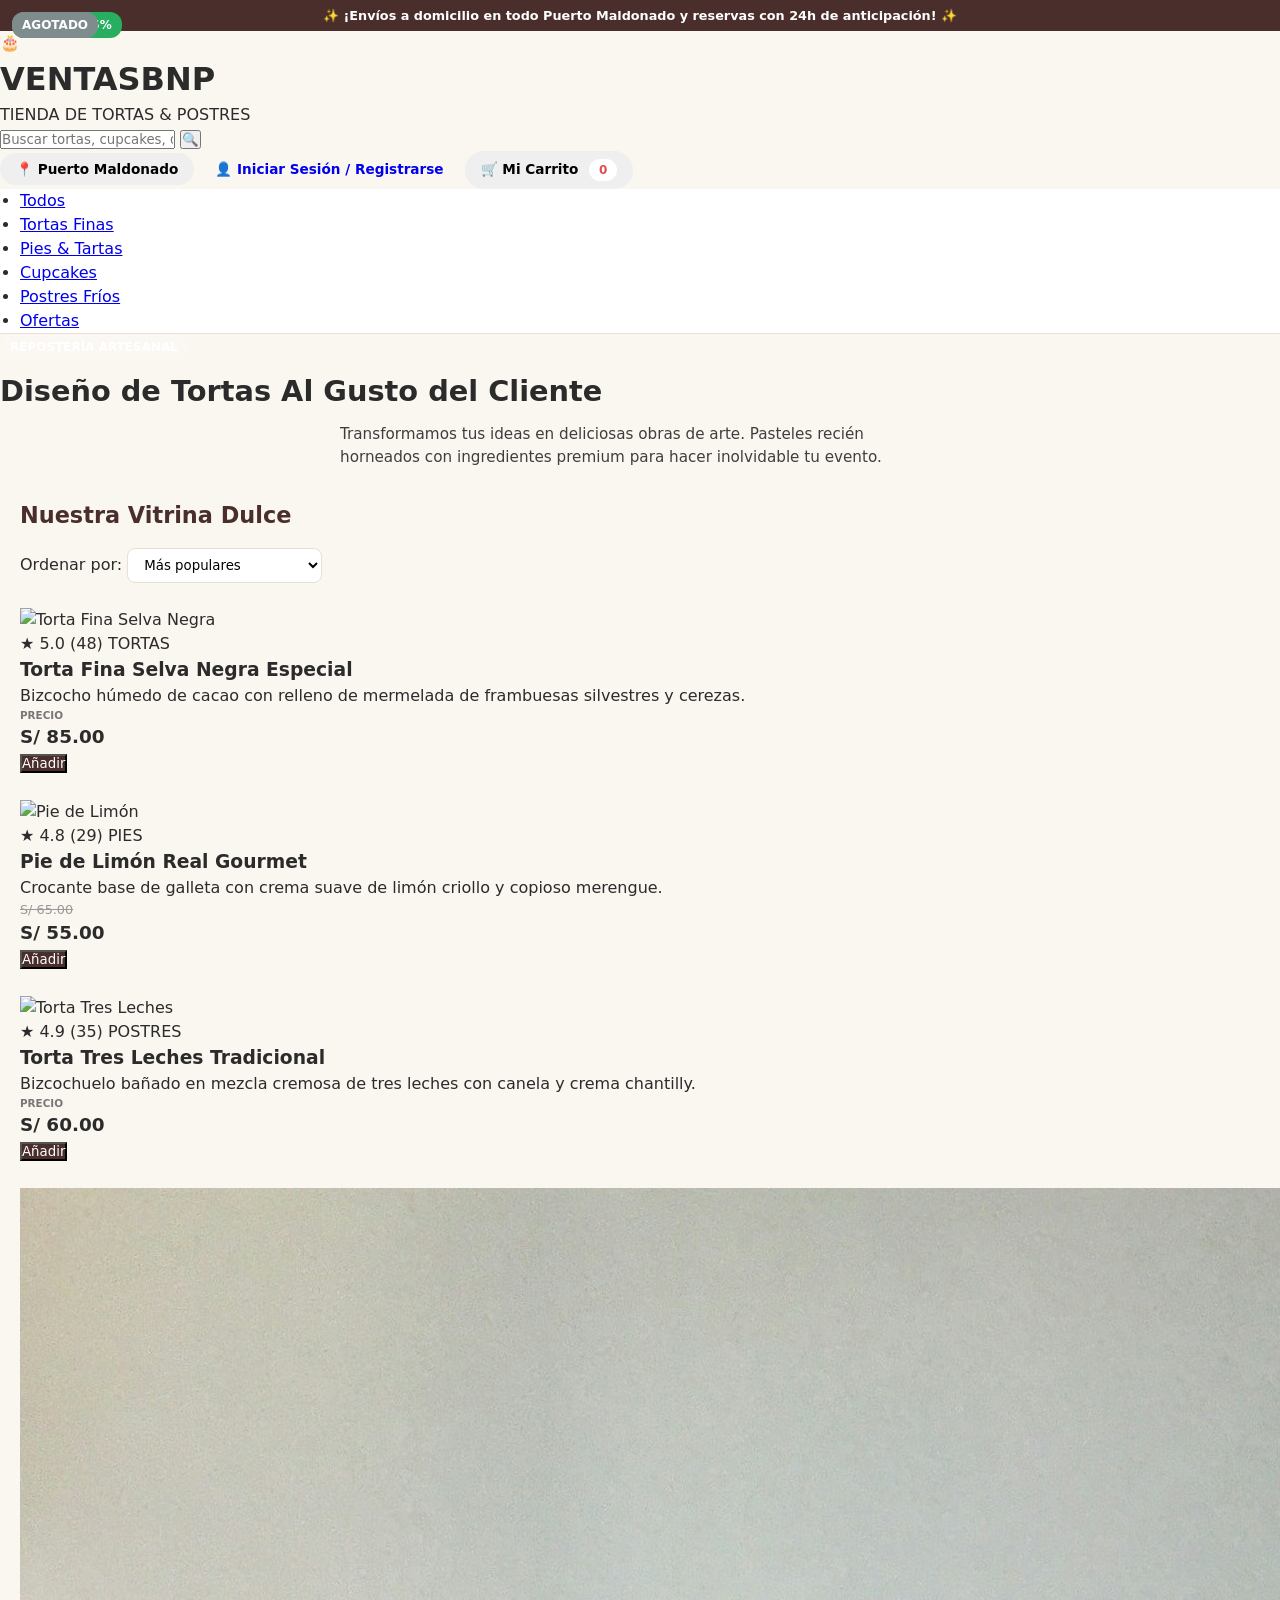
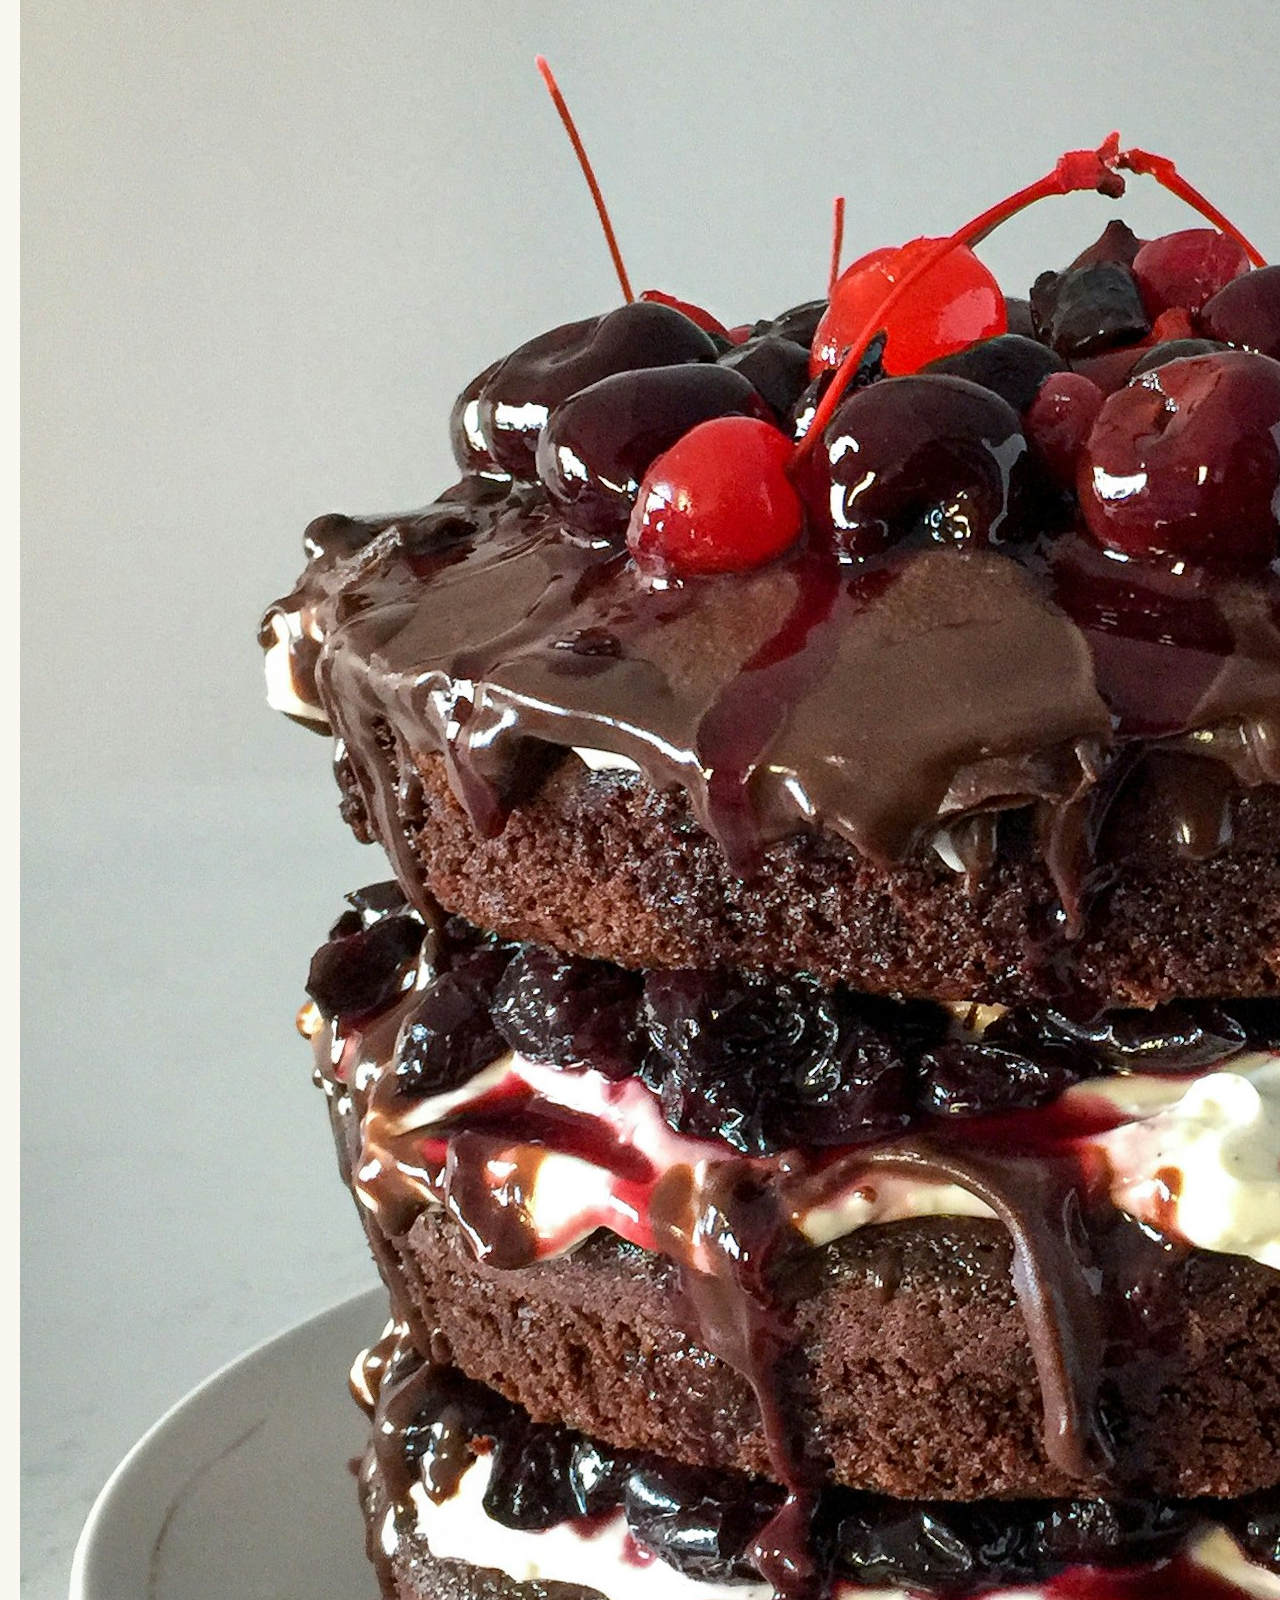
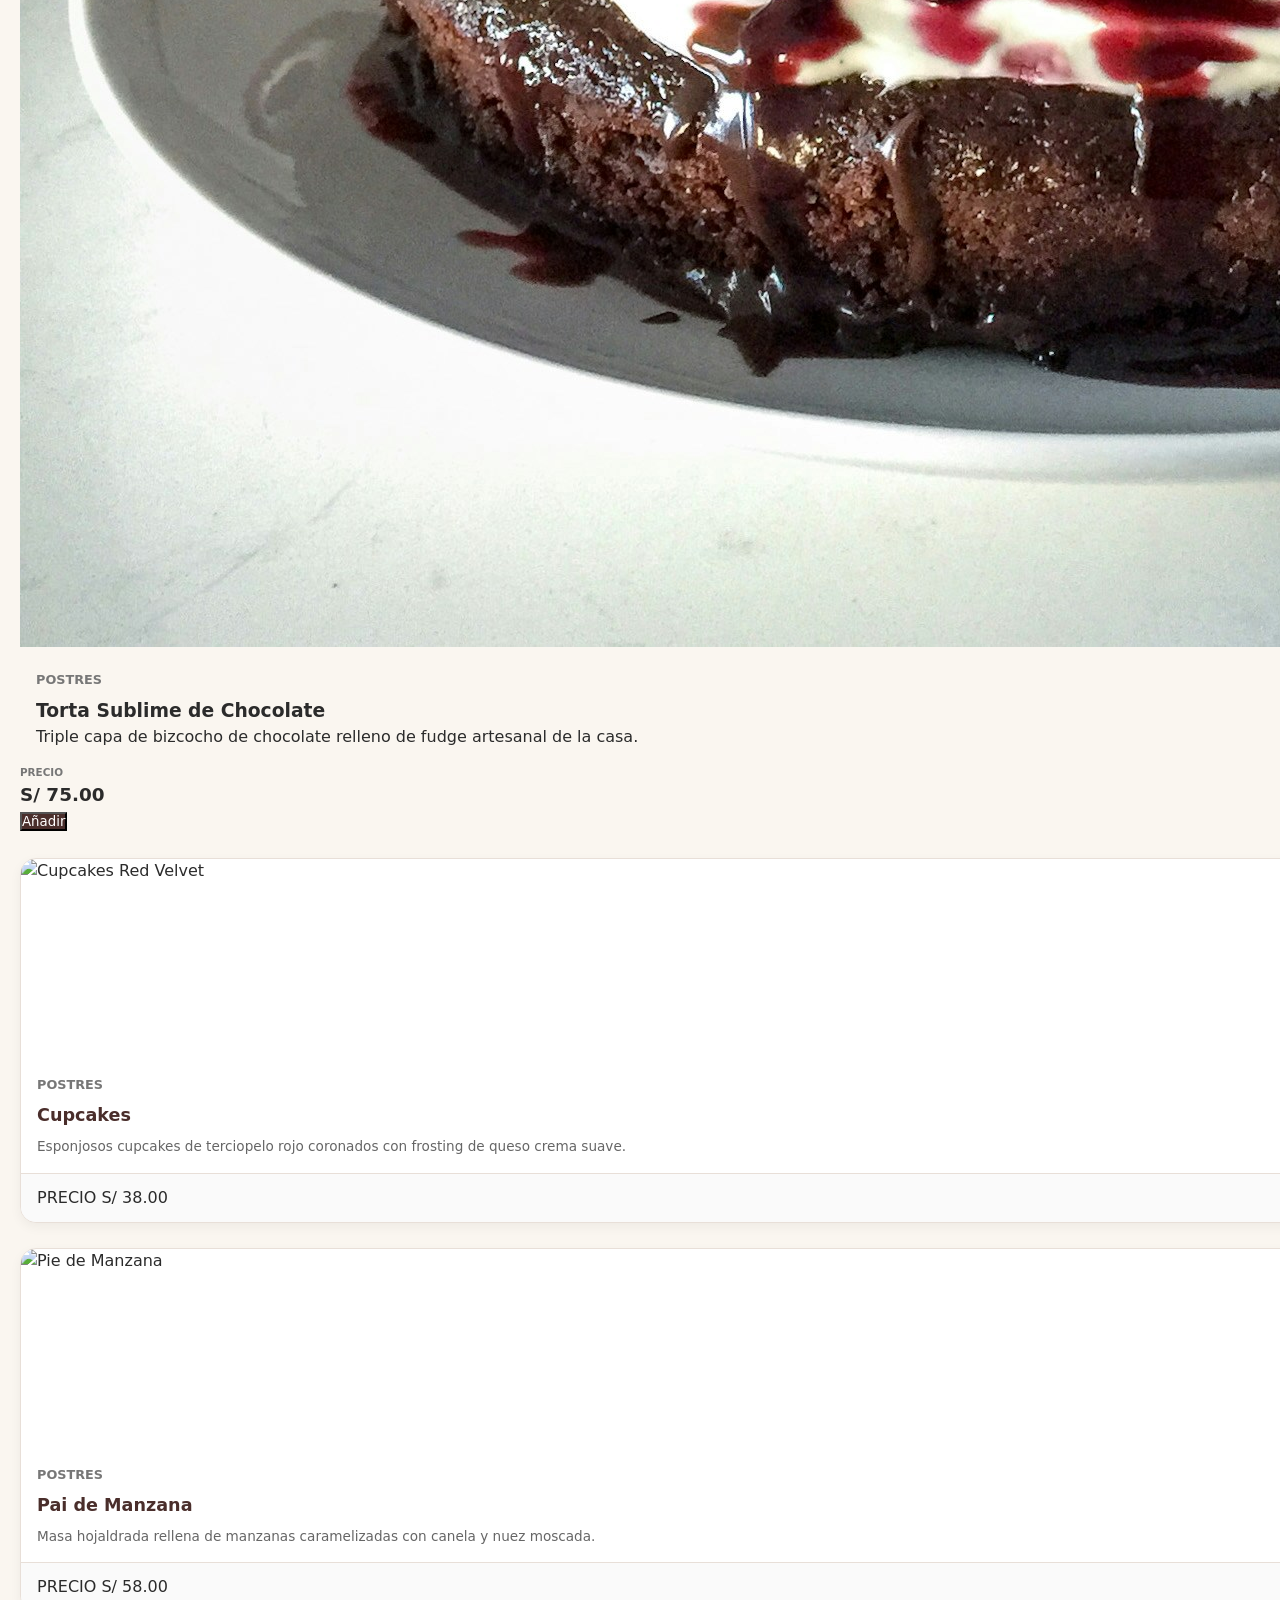
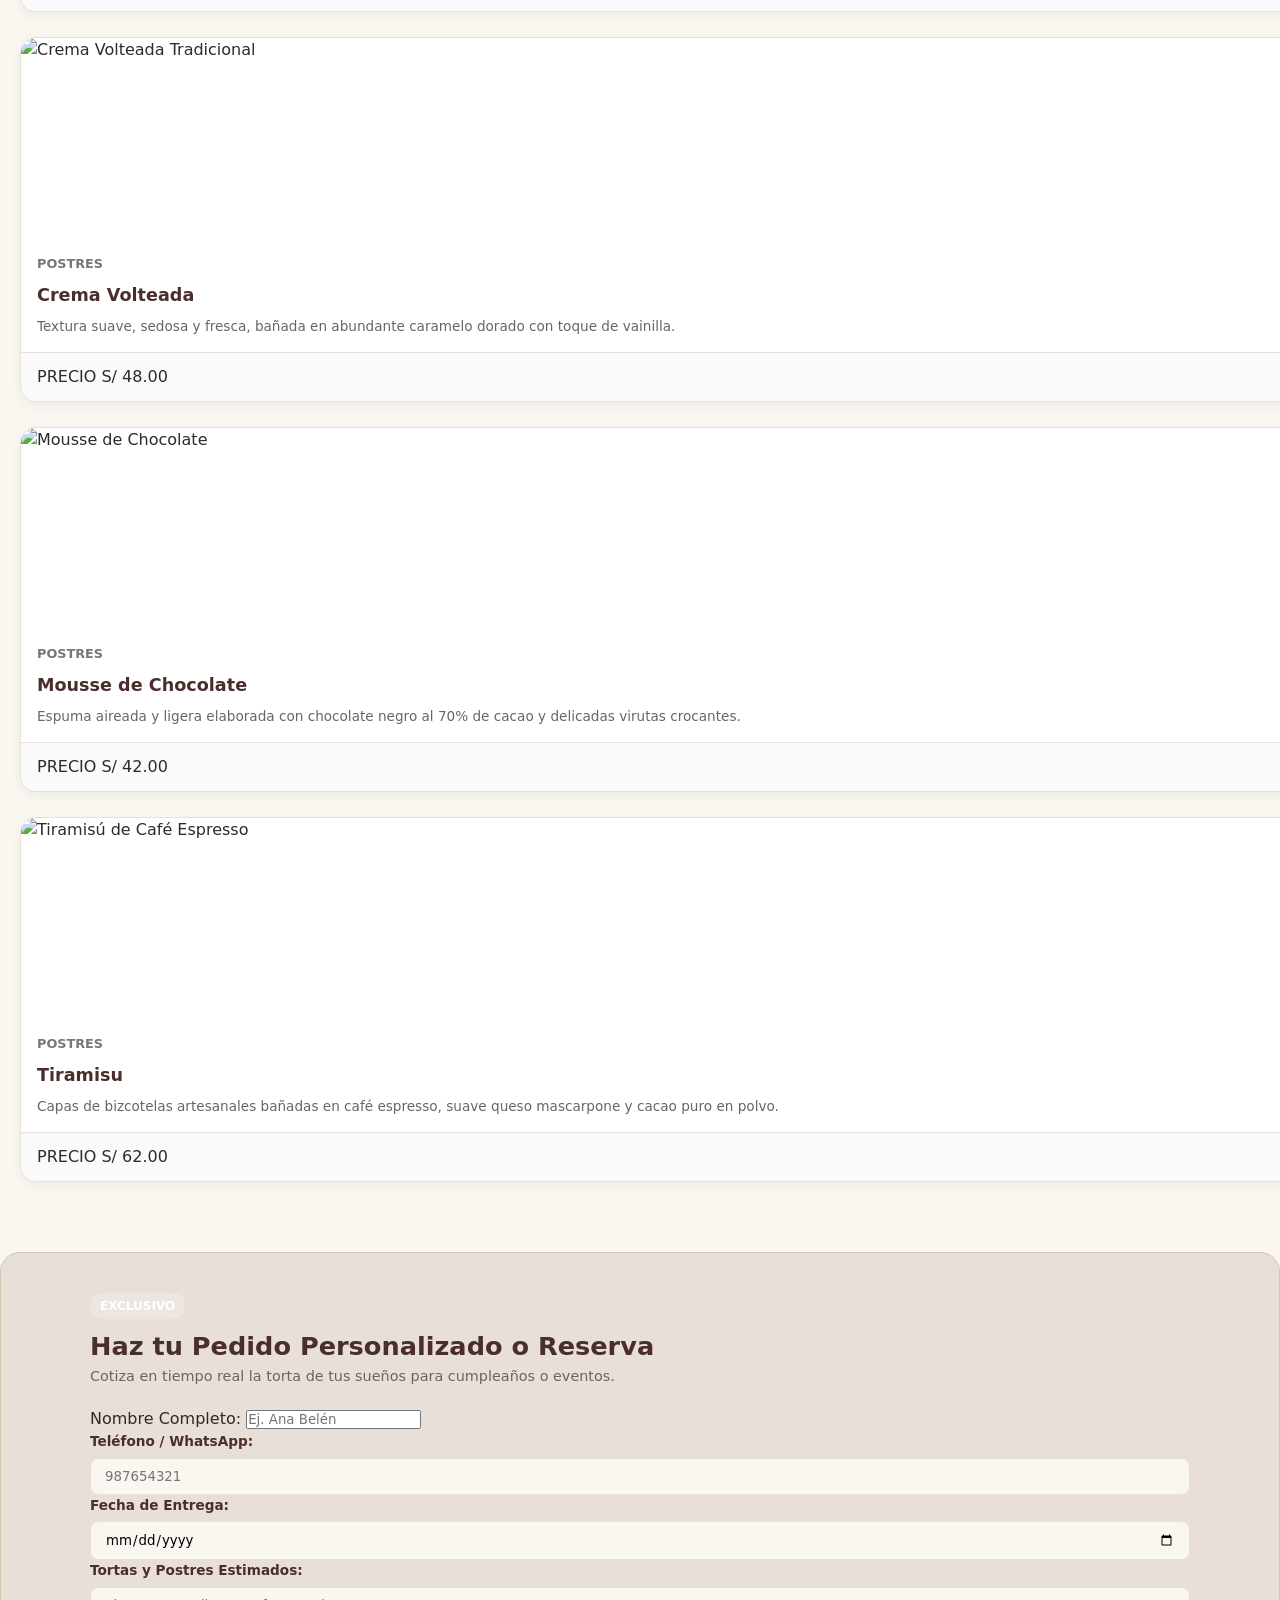
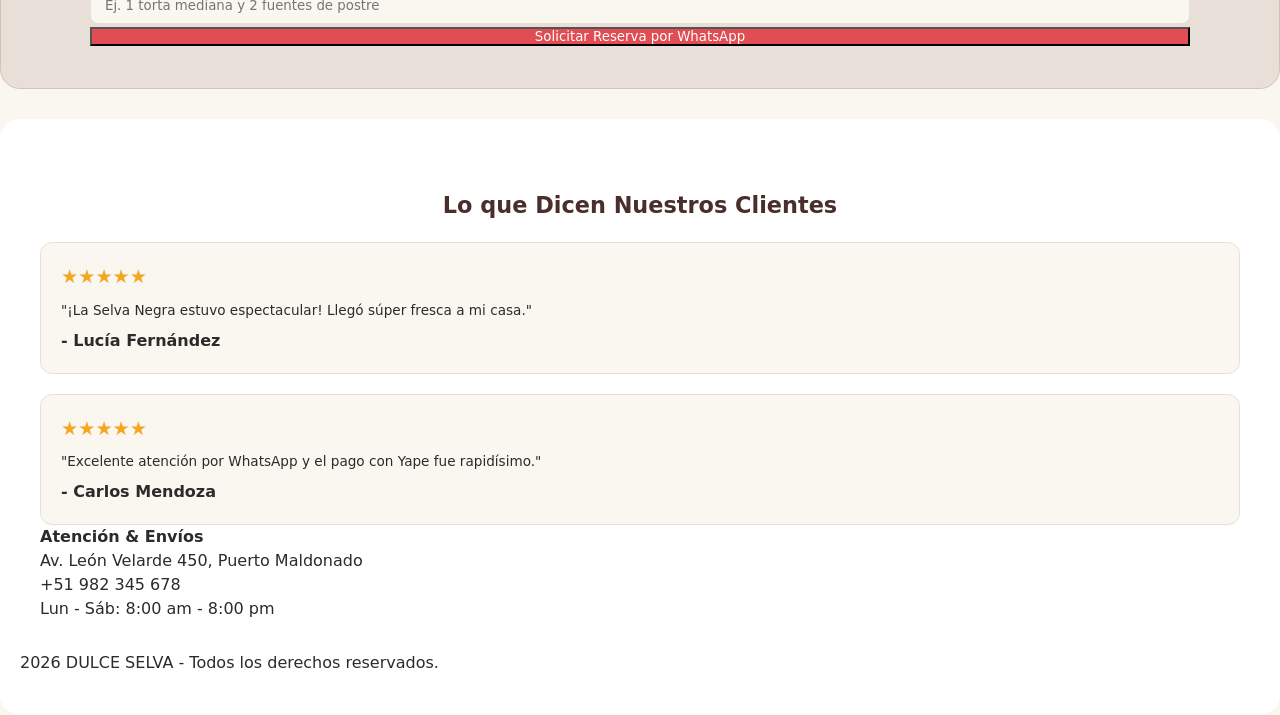
==== commit abeff063: "Resolver conflictos" ====
--- a/pasteleria/index.html
+++ b/pasteleria/index.html
@@ -7,197 +7,159 @@
   <link rel="stylesheet" href="./styles.css">
 </head>
 <body>
-  
-  
-  <header class="encabezado">
-    <div class="encabezado_marca">
-      <div class="encabezado_titulos">
-        <h1 class="encabezado_nombre">DULCE SELVA</h1>
-        <p class="encabezado_subtitulo">TIENDA DE TORTAS & POSTRES</p>
-      </div>
-    </div>
-    
-    <div class="barra_busqueda">
-      <input type="text" class="busqueda_input" placeholder="Buscar tortas, postres..">
-      <button class="boton_busqueda" aria-label="Buscar"></button>
-    </div>
-    
-    <div class="encabezado_acciones">
-      <button class="boton boton_contorno"> Puerto Maldonado</button>
-      <a href="login.html" class="boton boton_contorno"> Iniciar Sesión / Registrarse</a>
-      <button class="boton boton_carrito"> Mi Carrito <span class="insignia insignia_carrito">0</span></button>
+
+  <!-- 1. Barra Superior de Promoción -->
+  <div class="promo-bar">
+    <p class="promo-bar__text">✨ ¡Envíos a domicilio en todo Puerto Maldonado y reservas con 24h de anticipación! ✨</p>
+  </div>
+
+  <!-- 2. Encabezado Principal (BEM) -->
+  <header class="header">
+    <div class="header__brand">
+      <span class="header__logo">🎂</span>
+      <div class="header__titles">
+        <h1 class="header__name">VENTASBNP</h1>
+        <p class="header__subtitle">TIENDA DE TORTAS & POSTRES</p>
+      </div>
+    </div>
+
+    <!-- Buscador -->
+    <div class="search-bar">
+      <input type="text" class="search-bar__input" placeholder="Buscar tortas, cupcakes, donas...">
+      <button class="search-bar__button" aria-label="Buscar">🔍</button>
+    </div>
+
+    <!-- Acciones de Cliente -->
+    <div class="header__actions">
+      <button class="btn btn--outline">📍 Puerto Maldonado</button>
+      <a href="login.html" class="btn btn--outline">👤 Iniciar Sesión / Registrarse</a>
+      <button class="btn btn--cart">🛒 Mi Carrito <span class="badge badge--cart">0</span></button>
     </div>
   </header>
-  
-  <nav class="navegacion">
-    <ul class="navegacion_lista">
-      <li class="navegacion_item"><a href="#" class="navegacion_enlace enlace_activo">Todos</a></li>
-      <li class="navegacion_item"><a href="#" class="navegacion_enlace">Tortas Finas</a></li>
-      <li class="navegacion_item"><a href="#" class="navegacion_enlace">Paiss & Tartas</a></li>
-      <li class="navegacion_item"><a href="#" class="navegacion_enlace">Cupcakes</a></li>
-      <li class="navegacion_item"><a href="#" class="navegacion_enlace">Postres Fríos</a></li>
+
+  <!-- 3. Navegación por Categorías -->
+  <nav class="nav">
+    <ul class="nav__list">
+      <li class="nav__item"><a href="#" class="nav__link nav__link--active">Todos</a></li>
+      <li class="nav__item"><a href="#" class="nav__link">Tortas Finas</a></li>
+      <li class="nav__item"><a href="#" class="nav__link">Pies & Tartas</a></li>
+      <li class="nav__item"><a href="#" class="nav__link">Cupcakes</a></li>
+      <li class="nav__item"><a href="#" class="nav__link">Postres Fríos</a></li>
+      <li class="nav__item"><a href="#" class="nav__link">Ofertas</a></li>
     </ul>
   </nav>
-  
-  <section class="portada">
-    <div class="portada_contenido">
-      <span class="insignia insignia_portada">REPOSTERÍA</span>
-      <h2 class="portada_titulo">Tortas Al Gusto del Cliente</h2>
-      <p class="portada_descripcion">Tortas deliciosas. Pasteles recién horneados con ingredientes premium para hacer inolvidable tu evento.</p>
+
+  <!-- 4. Banner de Presentación (Hero) -->
+  <section class="hero">
+    <div class="hero__content">
+      <span class="badge badge--hero">REPOSTERÍA ARTESANAL</span>
+      <h2 class="hero__title">Diseño de Tortas Al Gusto del Cliente</h2>
+      <p class="hero__description">Transformamos tus ideas en deliciosas obras de arte. Pasteles recién horneados con ingredientes premium para hacer inolvidable tu evento.</p>
     </div>
   </section>
-  
-  <main class="contenedor_principal">
-    <div class="encabezado_catalogo">
-      <h2 class="catalogo_titulo">Nuestra Vitrina Dulce</h2>
-      <div class="catalogo_filtro">
-        <label for="ordenar" class="catalogo_etiqueta">Ordenar por:</label>
-        <select id="ordenar" class="catalogo_select">
+
+  <!-- 5. Catálogo de Productos (Grilla Responsiva BEM) -->
+  <main class="main-container">
+    <div class="catalog-header">
+      <h2 class="catalog-header__title">Nuestra Vitrina Dulce</h2>
+      <div class="catalog-header__filter">
+        <label for="sort" class="catalog-header__label">Ordenar por:</label>
+        <select id="sort" class="catalog-header__select">
           <option value="popular">Más populares</option>
           <option value="precio_menor">Precio: Menor a Mayor</option>
           <option value="precio_mayor">Precio: Mayor a Menor</option>
         </select>
       </div>
     </div>
-    
-    <section class="cuadricula_productos">
-      <!-- TARJETA 1 -->
-      <article class="tarjeta tarjeta_oferta">
-        <div class="tarjeta_encabezado">
-          <img src="https://images.unsplash.com/photo-1565958011703-44f9829ba187?w=500" alt="Torta de Fresas con Chantilly" class="tarjeta_imagen">
-        </div>
-        <div class="tarjeta_cuerpo">
-          <div class="tarjeta_meta">
-            <span class="tarjeta_categoria">TORTAS</span>
-          </div>
-          <h3 class="tarjeta_titulo">Torta de Fresas</h3>
-          <p class="tarjeta_descripcion">Suave bizcochuelo de vainilla bañado en almíbar, relleno con abundante crema chantilly y fresas frescas.</p>
-        </div>
-        <div class="tarjeta_pie">
-          <div class="caja_precio">
-            <span class="etiqueta_precio">PRECIO</span>
-            <span class="monto_precio">S/ 72.00</span>
-          </div>
-          <button class="boton boton_agregar"> Añadir</button>
-        </div>
-      </article>
-      
-      <article class="tarjeta tarjeta_favorito">
-        <div class="tarjeta_encabezado">
-          <img src="https://images.unsplash.com/photo-1588195538326-c5b1e9f80a1b?w=500" alt="Torta Red Velvet" class="tarjeta_imagen">
-        </div>
-        <div class="tarjeta_cuerpo">
-          <div class="tarjeta_meta">
-            <span class="tarjeta_categoria">TORTAS</span>
-          </div>
-          <h3 class="tarjeta_titulo">Torta Velvet Imperial</h3>
-          <p class="tarjeta_descripcion">Bizcocho aterciopelado de cacao suave con capas de frosting de queso crema Philadelphia y toque de vainilla.</p>
-        </div>
-        <div class="tarjeta_pie">
-          <div class="caja_precio">
-            <span class="etiqueta_precio">PRECIO</span>
-            <span class="monto_precio">S/ 85.00</span>
-          </div>
-          <button class="boton boton_agregar"> Añadir</button>
-        </div>
-      </article>
-      
-      <article class="tarjeta">
-        <div class="tarjeta_encabezado">
-          <img src="https://images.unsplash.com/photo-1578985545062-69928b1d9587?w=500" alt="Torta Moka y Caramelo" class="tarjeta_imagen">
-        </div>
-        <div class="tarjeta_cuerpo">
-          <div class="tarjeta_meta">
-            <span class="tarjeta_categoria">TORTAS</span>
-          </div>
-          <h3 class="tarjeta_titulo">Torta de Chocolate</h3>
-          <p class="tarjeta_descripcion">Combinación de café gourmet, crema moka artesanal y un goteo irresistible de caramelo toffee salado.</p>
-        </div>
-        <div class="tarjeta_pie">
-          <div class="caja_precio">
-            <span class="etiqueta_precio">PRECIO</span>
-            <span class="monto_precio">S/ 78.00</span>
-          </div>
-          <button class="boton boton_agregar"> Añadir</button>
-        </div>
-      </article>
-    
-      
-      <article class="tarjeta tarjeta_favorito">
-        <div class="tarjeta_encabezado">
-          <img src="https://capriccioperu.com/wp-content/uploads/2020/04/Delicia_Lucuma_1.jpg" alt="Torta de Lúcuma con Manjar" class="tarjeta_imagen">
-        </div>
-        <div class="tarjeta_cuerpo">
-          <div class="tarjeta_meta">
-            <span class="tarjeta_categoria">TORTAS</span>
-          </div>
-          <h3 class="tarjeta_titulo">Torta de Lucuma</h3>
-          <p class="tarjeta_descripcion">Suave bizcochuelo relleno con mousse de pura pulpa de lúcuma y capas de dulce de leche artesanal.</p>
-        </div>
-        <div class="tarjeta_pie">
-          <div class="caja_precio">
-            <span class="etiqueta_precio">PRECIO</span>
-            <span class="monto_precio">S/ 80.00</span>
-          </div>
-          <button class="boton boton_agregar"> Añadir</button>
-        </div>
-      </article>
-      
-      <article class="tarjeta">
-        <div class="tarjeta_encabezado">
-          <img src="https://images.unsplash.com/photo-1542826438-bd32f43d626f?w=500" alt="Torta Óreo Cookies and Cream" class="tarjeta_imagen">
-        </div>
-        <div class="tarjeta_cuerpo">
-          <div class="tarjeta_meta">
-            <span class="tarjeta_categoria">TORTAS</span>
-          </div>
-          <h3 class="tarjeta_titulo">Torta Oreo</h3>
-          <p class="tarjeta_descripcion">Capas de bizcocho húmedo de chocolate con crema especial de galletas Óreo trituradas y ganache.</p>
-        </div>
-        <div class="tarjeta_pie">
-          <div class="caja_precio">
-            <span class="etiqueta_precio">PRECIO</span>
-            <span class="monto_precio">S/ 72.00</span>
-          </div>
-          <button class="boton boton_agregar"> Añadir</button>
-        </div>
-      </article>
-      
-      <article class="tarjeta">
-        <div class="tarjeta_encabezado">
-          <img src="https://jameaperu.com/assets/images/torta-de-maracuya_800x534.webp" alt="Torta de Maracuyá" class="tarjeta_imagen">
-        </div>
-        <div class="tarjeta_cuerpo">
-          <div class="tarjeta_meta">
-            <span class="tarjeta_categoria">TORTAS</span>
-          </div>
-          <h3 class="tarjeta_titulo">Torta de Maracuya</h3>
-          <p class="tarjeta_descripcion">Bizcocho liviano con mousse aireado de maracuyá amazónico y espejo brillante de reducción agridulce.</p>
-        </div>
-        <div class="tarjeta_pie">
-          <div class="caja_precio">
-            <span class="etiqueta_precio">PRECIO</span>
-            <span class="monto_precio">S/ 75.00</span>
-          </div>
-          <button class="boton boton_agregar"> Añadir</button>
-        </div>
-      </article>
-      
-      <article class="tarjeta">
-        <div class="tarjeta_encabezado">
-          <img src="https://images.unsplash.com/photo-1533134242443-d4fd215305ad?w=500" alt="Cheesecake de Frutos Rojos" class="tarjeta_imagen">
-        </div>
-        <div class="tarjeta_cuerpo">
-          <div class="tarjeta_meta">
-            <span class="tarjeta_categoria">POSTRES</span>
-          </div>
-          <h3 class="tarjeta_titulo">Pai de Frutos Rojos</h3>
-          <p class="tarjeta_descripcion">Suave base de galleta con crema de queso horneada y coulis artesanal de frambuesas.</p>
-        </div>
-        <div class="tarjeta_pie">
-          <div class="caja_precio">
-            <span class="etiqueta_precio">PRECIO</span>
-            <span class="monto_precio">S/ 70.00</span>
+
+    <!-- Grilla de Productos con Tarjetas en HTML -->
+    <section class="products-grid">
+
+      <!-- TARJETA 1: Favorito -->
+      <article class="card card--favorite">
+        <div class="card__header">
+          <span class="badge badge--favorite">♥ FAVORITO</span>
+          <img src="img/selva-negra.jpg" alt="Torta Fina Selva Negra" class="card__image">
+        </div>
+        <div class="card__body">
+          <div class="card__meta">
+            <span class="card__rating">★ 5.0 (48)</span>
+            <span class="card__category">TORTAS</span>
+          </div>
+          <h3 class="card__title">Torta Fina Selva Negra Especial</h3>
+          <p class="card__description">Bizcocho húmedo de cacao con relleno de mermelada de frambuesas silvestres y cerezas.</p>
+        </div>
+        <div class="card__footer">
+          <div class="card__price-box">
+            <span class="card__price-label">PRECIO</span>
+            <span class="card__price-amount">S/ 85.00</span>
+          </div>
+          <button class="boton boton_agregar"> Añadir</button>
+        </div>
+      </article>
+
+      <!-- TARJETA 2: Oferta -->
+      <article class="card card--sale">
+        <div class="card__header">
+          <span class="badge badge--sale">OFERTA -15%</span>
+          <img src="img/lemon-pie.jpg" alt="Pie de Limón" class="card__image">
+        </div>
+        <div class="card__body">
+          <div class="card__meta">
+            <span class="card__rating">★ 4.8 (29)</span>
+            <span class="card__category">PIES</span>
+          </div>
+          <h3 class="card__title">Pie de Limón Real Gourmet</h3>
+          <p class="card__description">Crocante base de galleta con crema suave de limón criollo y copioso merengue.</p>
+        </div>
+        <div class="card__footer">
+          <div class="card__price-box">
+            <span class="card__price-old">S/ 65.00</span>
+            <span class="card__price-amount">S/ 55.00</span>
+          </div>
+          <button class="boton boton_agregar"> Añadir</button>
+        </div>
+      </article>
+
+      <!-- TARJETA 3: Estándar -->
+      <article class="card">
+        <div class="card__header">
+          <img src="img/tres-leches.jpg" alt="Torta Tres Leches" class="card__image">
+        </div>
+        <div class="card__body">
+          <div class="card__meta">
+            <span class="card__rating">★ 4.9 (35)</span>
+            <span class="card__category">POSTRES</span>
+          </div>
+          <h3 class="card__title">Torta Tres Leches Tradicional</h3>
+          <p class="card__description">Bizcochuelo bañado en mezcla cremosa de tres leches con canela y crema chantilly.</p>
+        </div>
+        <div class="card__footer">
+          <div class="card__price-box">
+            <span class="card__price-label">PRECIO</span>
+            <span class="card__price-amount">S/ 60.00</span>
+          </div>
+          <button class="boton boton_agregar"> Añadir</button>
+        </div>
+      </article>
+
+      <!-- TARJETA 4: Agotado -->
+      <article class="card card--out-of-stock">
+        <div class="card__header">
+          <span class="badge badge--stock">AGOTADO</span>
+          <img src="./imagenes de pasteleria/chocolate.jpg" alt="Torta de Chocolate" class="card__image">
+        </div>
+        <div class="tarjeta_cuerpo">
+          <div class="tarjeta_meta">
+            <span class="tarjeta_categoria">POSTRES</span>
+          </div>
+          <h3 class="card__title">Torta Sublime de Chocolate</h3>
+          <p class="card__description">Triple capa de bizcocho de chocolate relleno de fudge artesanal de la casa.</p>
+        </div>
+        <div class="card__footer">
+          <div class="card__price-box">
+            <span class="card__price-label">PRECIO</span>
+            <span class="card__price-amount">S/ 75.00</span>
           </div>
           <button class="boton boton_agregar"> Añadir</button>
         </div>
@@ -304,21 +266,25 @@
       </article>
 
 
+
     </section>
   </main>
-  
-  <section class="pedido_personalizado">
-    <div class="pedido_contenedor">
-      <div class="pedido_encabezado">
-        <h2 class="pedido_titulo">Haz tu Pedido Personalizado o Reserva</h2>
-        <p class="pedido_subtitulo">Cotiza en tiempo real la torta de tus sueños para cumpleaños o eventos.</p>
-      </div>
-      <div class="pedido_contenido">
-        
-        <form class="formulario formulario_grid">
-          <div class="campo_grupo">
-            <label for="cNombre" class="campo_etiqueta">Nombre Completo:</label>
-            <input type="text" id="cNombre" class="campo_input" placeholder="Ej. Ana Belén" required>
+
+  <!-- 6. Módulo de Pedidos Personalizados & Reservas -->
+  <section class="custom-order">
+    <div class="custom-order__container">
+      <div class="custom-order__header">
+        <span class="badge badge--hero">EXCLUSIVO</span>
+        <h2 class="custom-order__title">Haz tu Pedido Personalizado o Reserva</h2>
+        <p class="custom-order__subtitle">Cotiza en tiempo real la torta de tus sueños para cumpleaños o eventos.</p>
+      </div>
+
+      <div class="custom-order__content">
+        <!-- Formulario -->
+        <form class="form form--grid">
+          <div class="form__group">
+            <label for="cName" class="form__label">Nombre Completo:</label>
+            <input type="text" id="cName" class="form__input" placeholder="Ej. Ana Belén" required>
           </div>
           <div class="campo_grupo">
             <label for="cTelefono" class="campo_etiqueta">Teléfono / WhatsApp:</label>
@@ -339,12 +305,22 @@
       </div>
     </div>
   </section>
-  
-  <footer class="pie_pagina">
-    <div class="pie_contenedor">
-      <div class="pie_columna">
-        <h4 class="pie_titulo">DULCE SELVA</h4>
-        <p class="pie_texto">La mejor repostería artesanal de Puerto Maldonado. Calidad y sabor en cada porción.</p>
+
+  <!-- 7. Módulo de Reseñas de Clientes -->
+  <section class="reviews">
+    <div class="main-container">
+      <h2 class="catalog-header__title" style="text-align: center; margin-bottom: 20px;">Lo que Dicen Nuestros Clientes</h2>
+      <div class="reviews__grid">
+        <div class="reviews__card">
+          <div style="color: #F5A623; font-size: 1.2rem;">★★★★★</div>
+          <p style="font-size: 0.85rem; margin: 8px 0;">"¡La Selva Negra estuvo espectacular! Llegó súper fresca a mi casa."</p>
+          <strong>- Lucía Fernández</strong>
+        </div>
+        <div class="reviews__card">
+          <div style="color: #F5A623; font-size: 1.2rem;">★★★★★</div>
+          <p style="font-size: 0.85rem; margin: 8px 0;">"Excelente atención por WhatsApp y el pago con Yape fue rapidísimo."</p>
+          <strong>- Carlos Mendoza</strong>
+        </div>
       </div>
       <div class="pie_columna">
         <h4 class="pie_titulo">Atención & Envíos</h4>
--- a/pasteleria/styles.css
+++ b/pasteleria/styles.css
@@ -10,8 +10,11 @@
   line-height: 1.5;
 }
 
-.barra_promo {
-  background-color: #4A2E2B;
+/* ==========================================================================
+   2. RECUADRO 1: BARRA SUPERIOR DE PROMOCIÓN (.promo-bar)
+   ========================================================================== */
+.promo-bar {
+  background-color: #4A2E2B; /* Fondo marrón oscuro */
   color: #FFFFFF;
   text-align: center;
   padding: 6px 12px;
@@ -77,7 +80,10 @@
   justify-content: center;
 }
 
-.navegacion {
+/* ==========================================================================
+   4. RECUADRO 3: BARRA DE NAVEGACIÓN (.nav)
+   ========================================================================== */
+.nav {
   background-color: #FFFFFF;
   border-bottom: 1px solid #E8DFD8;
   padding: 0 20px;
@@ -107,19 +113,16 @@
   color: #FFFFFF;
   padding: 40px 20px;
   text-align: center;
-}
-.portada_titulo { 
-  font-size: 1.8rem; 
-  margin: 10px 0; 
-}
-.portada_descripcion { 
-  font-size: 0.95rem; 
-  opacity: 0.9; 
-  max-width: 600px; 
-  margin: 0 auto; 
-}
-
-.boton {
+  border-bottom: 3px solid #E04D53;
+}
+
+.hero__title { font-size: 1.8rem; margin: 10px 0; }
+.hero__description { font-size: 0.95rem; opacity: 0.9; max-width: 600px; margin: 0 auto; }
+
+/* ==========================================================================
+   6. RECUADROS 5: CAJAS Y BOTONES REUTILIZABLES (OOCSS/BEM)
+   ========================================================================== */
+.btn {
   padding: 8px 16px;
   border-radius: 20px;
   border: none;
@@ -158,29 +161,31 @@
   box-shadow: 0 4px 8px rgba(0, 0, 0, 0.12);
 }
 
-.contenedor_principal { 
-  max-width: 1280px; 
-  margin: 0 auto; 
-  padding: 30px 20px; 
-}
-.encabezado_catalogo { 
-  display: flex; 
-  flex-direction: column; 
-  gap: 15px; 
-  margin-bottom: 25px; 
-}
-.catalogo_titulo { 
-  color: #4A2E2B; 
-  font-size: 1.4rem; 
-}
-.catalogo_select { 
-  padding: 8px 12px; 
-  border-radius: 8px; 
-  border: 1px solid #E8DFD8; 
-  background-color: #FFFFFF; 
-}
-
-.cuadricula_productos {
+.badge {
+  display: inline-block;
+  padding: 4px 10px;
+  border-radius: 12px;
+  font-size: 0.75rem;
+  font-weight: bold;
+}
+
+.badge--cart { background-color: #FFFFFF; color: #E04D53; margin-left: 6px; }
+.badge--favorite { position: absolute; top: 12px; left: 12px; background-color: #E04D53; color: #FFFFFF; z-index: 2; }
+.badge--sale { position: absolute; top: 12px; left: 12px; background-color: #27AE60; color: #FFFFFF; z-index: 2; }
+.badge--stock { position: absolute; top: 12px; left: 12px; background-color: #7f8c8d; color: #FFFFFF; z-index: 2; }
+.badge--hero { background-color: rgba(255, 255, 255, 0.2); color: #FFFFFF; }
+
+/* ==========================================================================
+   7. RECUADRO 6: GRILLA DE PRODUCTOS Y TARJETAS (.card)
+   ========================================================================== */
+.main-container { max-width: 1280px; margin: 0 auto; padding: 30px 20px; }
+
+.catalog-header { display: flex; flex-direction: column; gap: 15px; margin-bottom: 25px; }
+.catalog-header__title { color: #4A2E2B; font-size: 1.4rem; }
+.catalog-header__select { padding: 8px 12px; border-radius: 8px; border: 1px solid #E8DFD8; background-color: #FFFFFF; }
+
+/* Grilla Responsiva: 1 recuadro en móviles */
+.products-grid {
   display: grid;
   grid-template-columns: 1fr;
   gap: 25px;
@@ -247,58 +252,35 @@
   align-items: center;
   background-color: #FAFAFA;
 }
-.caja_precio {
-  display: flex;
-  flex-direction: column;
-}
-.etiqueta_precio { 
-  display: block; 
-  font-size: 0.65rem; 
-  color: #777777; 
-  font-weight: bold; 
-}
-.precio_anterior { 
-  display: block; 
-  font-size: 0.8rem; 
-  color: #999999; 
-  text-decoration: line-through; 
-}
-.monto_precio { 
-  font-size: 1.15rem; 
-  font-weight: 800; 
-  color: #2B2B2B;
-}
-
-.pedido_personalizado { 
-  background-color: #E8DFD8; 
-  padding: 40px 20px; 
-  margin-top: 40px; 
-}
-.pedido_contenedor { 
-  max-width: 1100px; 
-  margin: 0 auto; 
-}
-.pedido_titulo { 
-  color: #4A2E2B; 
-  font-size: 1.6rem; 
-  margin-top: 8px; 
-}
-.pedido_subtitulo { 
-  color: #666666; 
-  font-size: 0.9rem; 
-  margin-bottom: 20px; 
-}
-.pedido_contenido { 
-  display: grid; 
-  grid-template-columns: 1fr; 
-  gap: 30px; 
-}
-.pedido_resumen { 
-  background-color: #FFFFFF; 
-  padding: 25px; 
-  border-radius: 16px; 
-  border: 1px solid #D8C3B0; 
-  height: fit-content;
+
+.card__price-label { display: block; font-size: 0.65rem; color: #777777; font-weight: bold; }
+.card__price-old { display: block; font-size: 0.8rem; color: #999999; text-decoration: line-through; }
+.card__price-amount { font-size: 1.15rem; font-weight: 800; color: #2B2B2B; }
+
+/* ==========================================================================
+   8. RECUADRO 7: MÓDULO DE RESERVAS Y RESEÑAS (.custom-order / .reviews)
+   ========================================================================== */
+.custom-order {
+  background-color: #E8DFD8;      /* Recuadro de fondo tostado */
+  padding: 40px 20px;
+  margin-top: 40px;
+  border-radius: 20px;              /* Borde redondeado del bloque */
+  border: 1px solid #D8C3B0;
+}
+
+.custom-order__container { max-width: 1100px; margin: 0 auto; }
+.custom-order__title { color: #4A2E2B; font-size: 1.6rem; margin-top: 8px; }
+.custom-order__subtitle { color: #666666; font-size: 0.9rem; margin-bottom: 20px; }
+
+.custom-order__content { display: grid; grid-template-columns: 1fr; gap: 30px; }
+
+/* Recuadro del Resumen de Reserva */
+.custom-order__summary {
+  background-color: #FFFFFF;
+  padding: 25px;
+  border-radius: 16px;              /* Caja del resumen */
+  border: 1px solid #D8C3B0;
+  box-shadow: 0 4px 10px rgba(0,0,0,0.04);
 }
 
 .formulario { 
@@ -329,38 +311,34 @@
   outline: none; 
 }
 
-.pie_pagina { 
-  background-color: #4A2E2B; 
-  color: #FFFFFF; 
-  margin-top: 50px; 
-  padding-top: 40px; 
-}
-.pie_contenedor { 
-  max-width: 1280px; 
-  margin: 0 auto; 
-  padding: 0 20px 30px; 
-  display: grid; 
-  grid-template-columns: 1fr; 
-  gap: 30px; 
-}
-.pie_titulo { 
-  font-size: 1.1rem; 
-  margin-bottom: 15px; 
-  color: #F4A460; 
-}
-.pie_texto { 
-  font-size: 0.85rem; 
-  opacity: 0.85; 
-  margin-bottom: 8px;
-}
-.pie_inferior { 
-  border-top: 1px solid rgba(255,255,255,0.1);
-  text-align: center; 
-  padding: 15px 20px; 
-  font-size: 0.8rem; 
-  opacity: 0.7; 
-}
-
+.reviews { padding: 40px 20px; background-color: #FFFFFF; border-radius: 20px; margin-top: 30px; }
+.reviews__grid { display: grid; grid-template-columns: 1fr; gap: 20px; }
+
+/* Recuadro de Opinión Individual */
+.reviews__card {
+  background-color: #FAF6F0;
+  padding: 20px;
+  border-radius: 12px;              /* Caja redondeada de la reseña */
+  border: 1px solid #E8DFD8;
+}
+
+/* ==========================================================================
+   9. RECUADRO 8: PIE DE PÁGINA / FOOTER (.footer) Y MEDIA QUERIES
+   ========================================================================== */
+.footer {
+  background-color: #4A2E2B;
+  color: #FFFFFF;
+  margin-top: 50px;
+  padding-top: 40px;
+  border-top: 4px solid #E04D53;
+}
+
+.footer__container { max-width: 1280px; margin: 0 auto; padding: 0 20px 30px; display: grid; grid-template-columns: 1fr; gap: 30px; }
+.footer__title { font-size: 1.1rem; margin-bottom: 15px; color: #F4A460; }
+.footer__text { font-size: 0.85rem; opacity: 0.85; margin-bottom: 8px; }
+.footer__bottom { border-top: 1px solid rgba(255,255,255,0.1); text-align: center; padding: 15px 20px; font-size: 0.8rem; opacity: 0.7; }
+
+/* Escalado Progresivo Responsivo (Mobile First) */
 @media (min-width: 600px) {
   .encabezado { 
     flex-direction: row; 
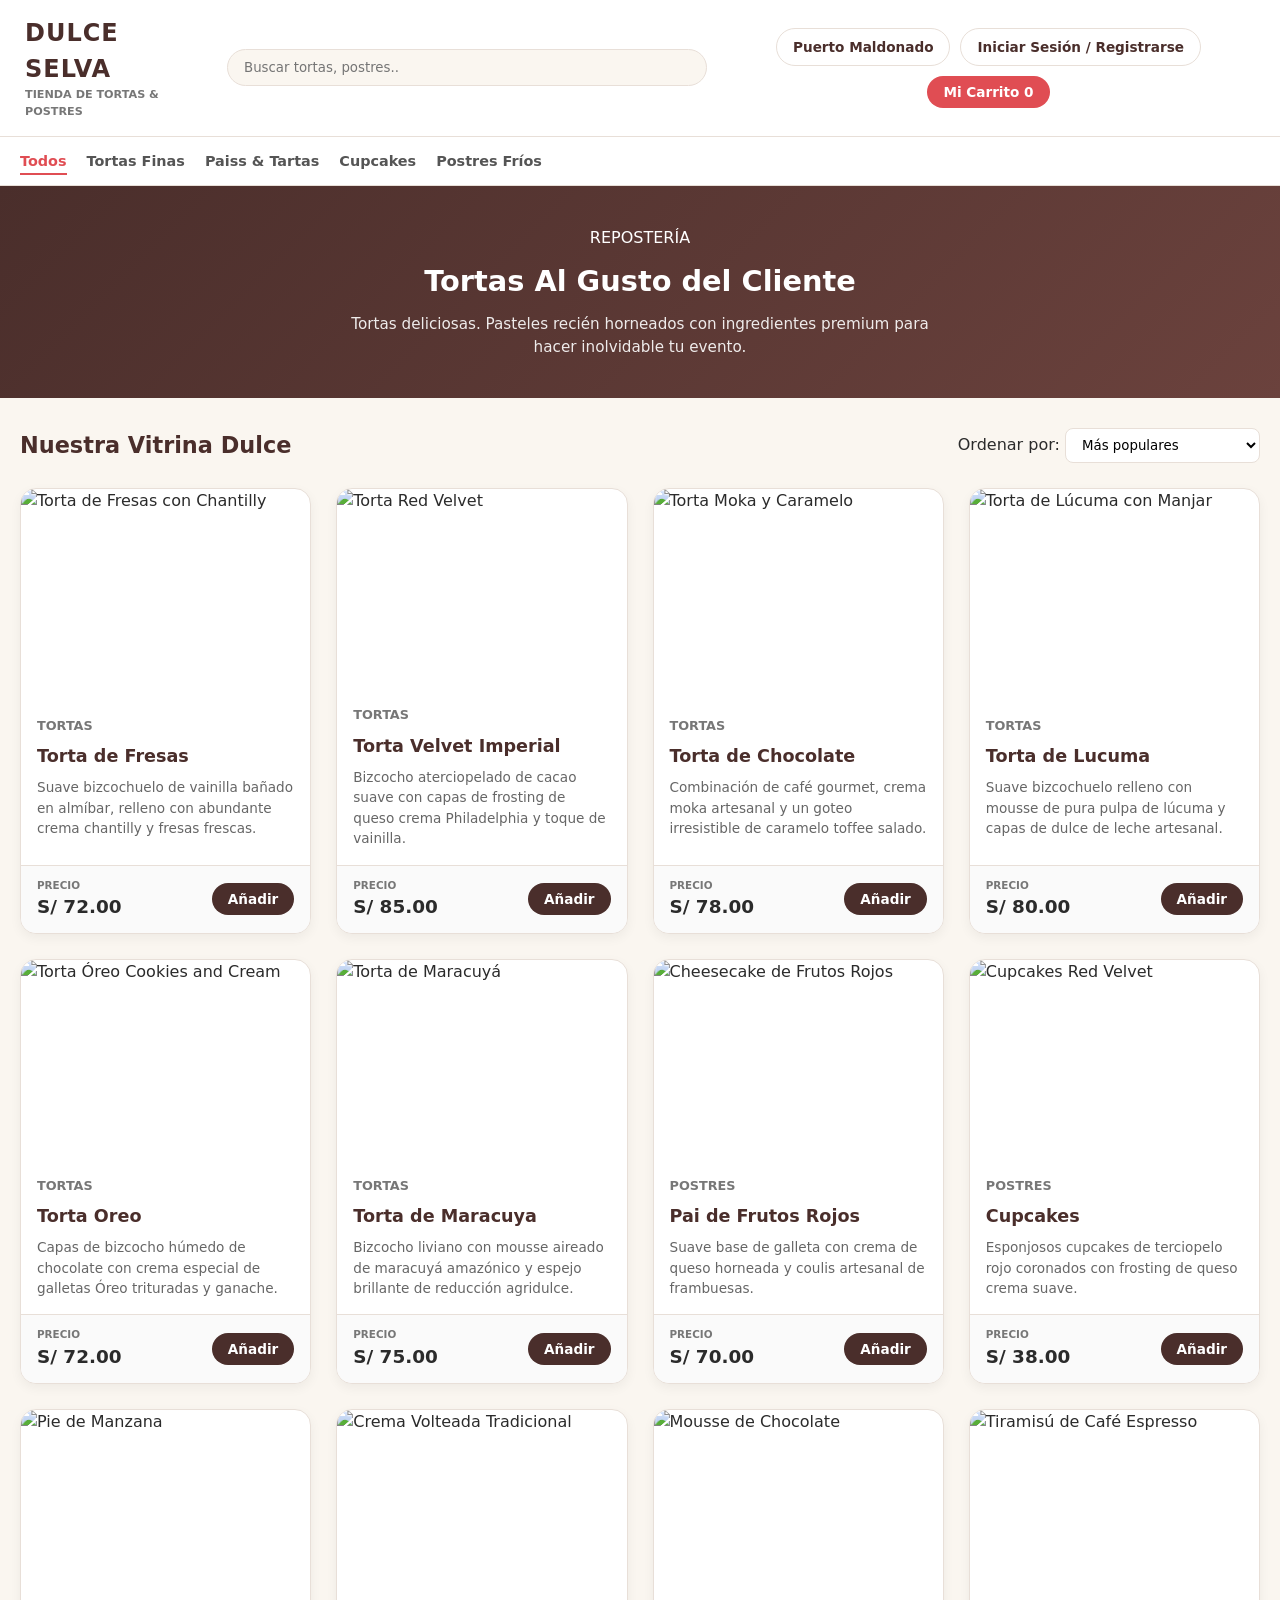
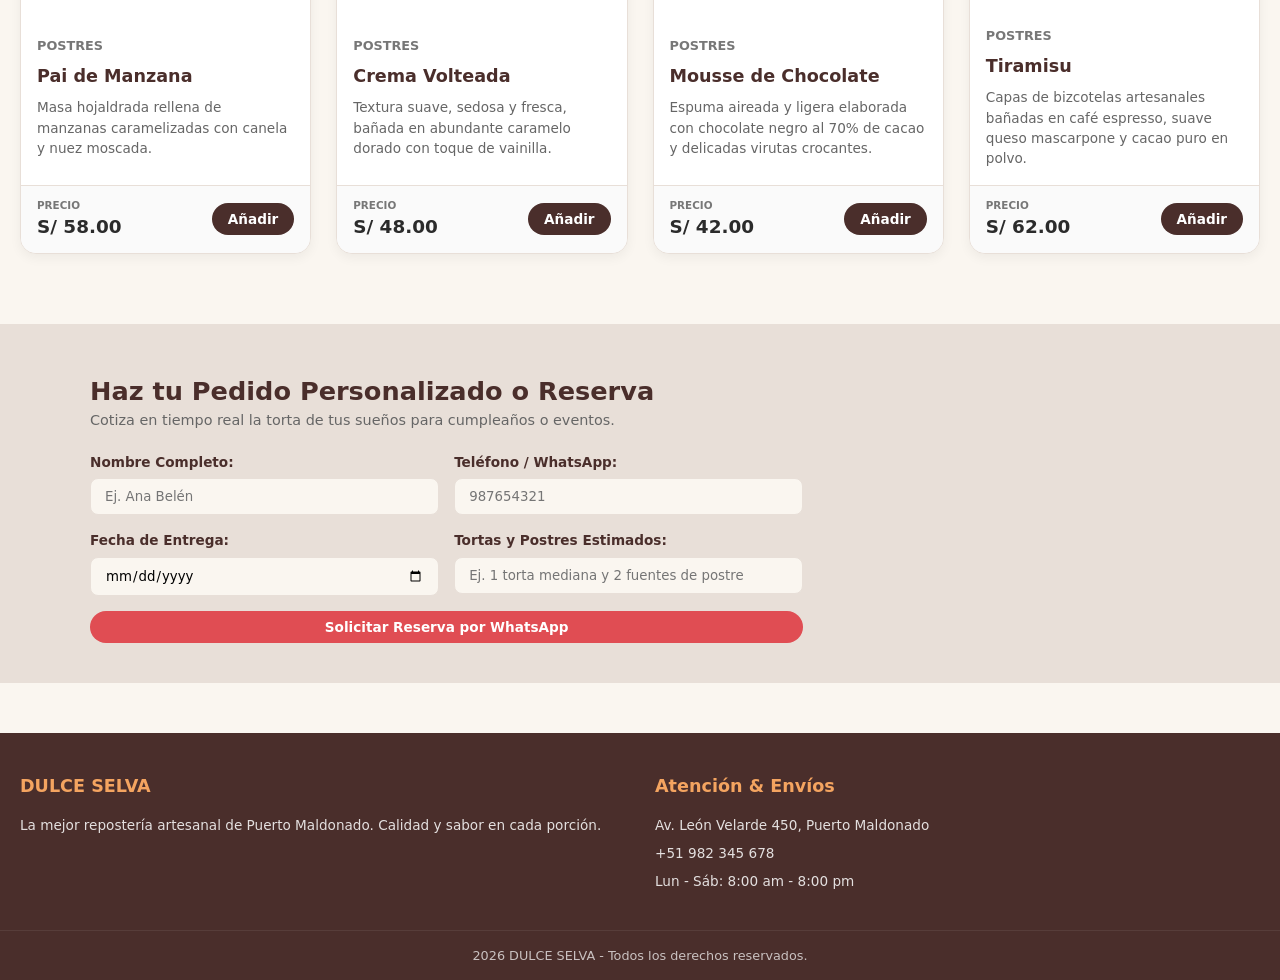
==== commit 8f338b5e: "Nuevos cambios en la pasteleria" ====
--- a/pasteleria/index.html
+++ b/pasteleria/index.html
@@ -7,164 +7,202 @@
   <link rel="stylesheet" href="./styles.css">
 </head>
 <body>
-
-  <!-- 1. Barra Superior de Promoción -->
-  <div class="promo-bar">
-    <p class="promo-bar__text">✨ ¡Envíos a domicilio en todo Puerto Maldonado y reservas con 24h de anticipación! ✨</p>
-  </div>
-
-  <!-- 2. Encabezado Principal (BEM) -->
-  <header class="header">
-    <div class="header__brand">
-      <span class="header__logo">🎂</span>
-      <div class="header__titles">
-        <h1 class="header__name">VENTASBNP</h1>
-        <p class="header__subtitle">TIENDA DE TORTAS & POSTRES</p>
-      </div>
-    </div>
-
+  
+  <!-- Encabezado Principal -->
+  <header class="encabezado">
+    <div class="encabezado_marca">
+      <div class="encabezado_titulos">
+        <h1 class="encabezado_nombre">DULCE SELVA</h1>
+        <p class="encabezado_subtitulo">TIENDA DE TORTAS & POSTRES</p>
+      </div>
+    </div>
     <!-- Buscador -->
-    <div class="search-bar">
-      <input type="text" class="search-bar__input" placeholder="Buscar tortas, cupcakes, donas...">
-      <button class="search-bar__button" aria-label="Buscar">🔍</button>
-    </div>
-
+    <div class="barra_busqueda">
+      <input type="text" class="busqueda_input" placeholder="Buscar tortas, postres..">
+      <button class="boton_busqueda" aria-label="Buscar"></button>
+    </div>
     <!-- Acciones de Cliente -->
-    <div class="header__actions">
-      <button class="btn btn--outline">📍 Puerto Maldonado</button>
-      <a href="login.html" class="btn btn--outline">👤 Iniciar Sesión / Registrarse</a>
-      <button class="btn btn--cart">🛒 Mi Carrito <span class="badge badge--cart">0</span></button>
+    <div class="encabezado_acciones">
+      <button class="boton boton_contorno"> Puerto Maldonado</button>
+      <a href="login.html" class="boton boton_contorno"> Iniciar Sesión / Registrarse</a>
+      <button class="boton boton_carrito"> Mi Carrito <span class="insignia insignia_carrito">0</span></button>
     </div>
   </header>
-
-  <!-- 3. Navegación por Categorías -->
-  <nav class="nav">
-    <ul class="nav__list">
-      <li class="nav__item"><a href="#" class="nav__link nav__link--active">Todos</a></li>
-      <li class="nav__item"><a href="#" class="nav__link">Tortas Finas</a></li>
-      <li class="nav__item"><a href="#" class="nav__link">Pies & Tartas</a></li>
-      <li class="nav__item"><a href="#" class="nav__link">Cupcakes</a></li>
-      <li class="nav__item"><a href="#" class="nav__link">Postres Fríos</a></li>
-      <li class="nav__item"><a href="#" class="nav__link">Ofertas</a></li>
+  <!-- Navegación por Categorías -->
+  <nav class="navegacion">
+    <ul class="navegacion_lista">
+      <li class="navegacion_item"><a href="#" class="navegacion_enlace enlace_activo">Todos</a></li>
+      <li class="navegacion_item"><a href="#" class="navegacion_enlace">Tortas Finas</a></li>
+      <li class="navegacion_item"><a href="#" class="navegacion_enlace">Paiss & Tartas</a></li>
+      <li class="navegacion_item"><a href="#" class="navegacion_enlace">Cupcakes</a></li>
+      <li class="navegacion_item"><a href="#" class="navegacion_enlace">Postres Fríos</a></li>
     </ul>
   </nav>
-
-  <!-- 4. Banner de Presentación (Hero) -->
-  <section class="hero">
-    <div class="hero__content">
-      <span class="badge badge--hero">REPOSTERÍA ARTESANAL</span>
-      <h2 class="hero__title">Diseño de Tortas Al Gusto del Cliente</h2>
-      <p class="hero__description">Transformamos tus ideas en deliciosas obras de arte. Pasteles recién horneados con ingredientes premium para hacer inolvidable tu evento.</p>
+  <!-- Banner de Presentación -->
+  <section class="portada">
+    <div class="portada_contenido">
+      <span class="insignia insignia_portada">REPOSTERÍA</span>
+      <h2 class="portada_titulo">Tortas Al Gusto del Cliente</h2>
+      <p class="portada_descripcion">Tortas deliciosas. Pasteles recién horneados con ingredientes premium para hacer inolvidable tu evento.</p>
     </div>
   </section>
-
-  <!-- 5. Catálogo de Productos (Grilla Responsiva BEM) -->
-  <main class="main-container">
-    <div class="catalog-header">
-      <h2 class="catalog-header__title">Nuestra Vitrina Dulce</h2>
-      <div class="catalog-header__filter">
-        <label for="sort" class="catalog-header__label">Ordenar por:</label>
-        <select id="sort" class="catalog-header__select">
+  <!-- Catálogo de Productos -->
+  <main class="contenedor_principal">
+    <div class="encabezado_catalogo">
+      <h2 class="catalogo_titulo">Nuestra Vitrina Dulce</h2>
+      <div class="catalogo_filtro">
+        <label for="ordenar" class="catalogo_etiqueta">Ordenar por:</label>
+        <select id="ordenar" class="catalogo_select">
           <option value="popular">Más populares</option>
           <option value="precio_menor">Precio: Menor a Mayor</option>
           <option value="precio_mayor">Precio: Mayor a Menor</option>
         </select>
       </div>
     </div>
-
-    <!-- Grilla de Productos con Tarjetas en HTML -->
-    <section class="products-grid">
-
-      <!-- TARJETA 1: Favorito -->
-      <article class="card card--favorite">
-        <div class="card__header">
-          <span class="badge badge--favorite">♥ FAVORITO</span>
-          <img src="img/selva-negra.jpg" alt="Torta Fina Selva Negra" class="card__image">
-        </div>
-        <div class="card__body">
-          <div class="card__meta">
-            <span class="card__rating">★ 5.0 (48)</span>
-            <span class="card__category">TORTAS</span>
-          </div>
-          <h3 class="card__title">Torta Fina Selva Negra Especial</h3>
-          <p class="card__description">Bizcocho húmedo de cacao con relleno de mermelada de frambuesas silvestres y cerezas.</p>
-        </div>
-        <div class="card__footer">
-          <div class="card__price-box">
-            <span class="card__price-label">PRECIO</span>
-            <span class="card__price-amount">S/ 85.00</span>
-          </div>
-          <button class="boton boton_agregar"> Añadir</button>
-        </div>
-      </article>
-
-      <!-- TARJETA 2: Oferta -->
-      <article class="card card--sale">
-        <div class="card__header">
-          <span class="badge badge--sale">OFERTA -15%</span>
-          <img src="img/lemon-pie.jpg" alt="Pie de Limón" class="card__image">
-        </div>
-        <div class="card__body">
-          <div class="card__meta">
-            <span class="card__rating">★ 4.8 (29)</span>
-            <span class="card__category">PIES</span>
-          </div>
-          <h3 class="card__title">Pie de Limón Real Gourmet</h3>
-          <p class="card__description">Crocante base de galleta con crema suave de limón criollo y copioso merengue.</p>
-        </div>
-        <div class="card__footer">
-          <div class="card__price-box">
-            <span class="card__price-old">S/ 65.00</span>
-            <span class="card__price-amount">S/ 55.00</span>
-          </div>
-          <button class="boton boton_agregar"> Añadir</button>
-        </div>
-      </article>
-
-      <!-- TARJETA 3: Estándar -->
-      <article class="card">
-        <div class="card__header">
-          <img src="img/tres-leches.jpg" alt="Torta Tres Leches" class="card__image">
-        </div>
-        <div class="card__body">
-          <div class="card__meta">
-            <span class="card__rating">★ 4.9 (35)</span>
-            <span class="card__category">POSTRES</span>
-          </div>
-          <h3 class="card__title">Torta Tres Leches Tradicional</h3>
-          <p class="card__description">Bizcochuelo bañado en mezcla cremosa de tres leches con canela y crema chantilly.</p>
-        </div>
-        <div class="card__footer">
-          <div class="card__price-box">
-            <span class="card__price-label">PRECIO</span>
-            <span class="card__price-amount">S/ 60.00</span>
-          </div>
-          <button class="boton boton_agregar"> Añadir</button>
-        </div>
-      </article>
-
-      <!-- TARJETA 4: Agotado -->
-      <article class="card card--out-of-stock">
-        <div class="card__header">
-          <span class="badge badge--stock">AGOTADO</span>
-          <img src="./imagenes de pasteleria/chocolate.jpg" alt="Torta de Chocolate" class="card__image">
-        </div>
-        <div class="tarjeta_cuerpo">
-          <div class="tarjeta_meta">
-            <span class="tarjeta_categoria">POSTRES</span>
-          </div>
-          <h3 class="card__title">Torta Sublime de Chocolate</h3>
-          <p class="card__description">Triple capa de bizcocho de chocolate relleno de fudge artesanal de la casa.</p>
-        </div>
-        <div class="card__footer">
-          <div class="card__price-box">
-            <span class="card__price-label">PRECIO</span>
-            <span class="card__price-amount">S/ 75.00</span>
-          </div>
-          <button class="boton boton_agregar"> Añadir</button>
-        </div>
-      </article>
-      
+    <!-- Grilla de Productos -->
+    <section class="cuadricula_productos">
+      <!-- TARJETA 1 -->
+      <article class="tarjeta tarjeta_oferta">
+        <div class="tarjeta_encabezado">
+          <img src="https://images.unsplash.com/photo-1565958011703-44f9829ba187?w=500" alt="Torta de Fresas con Chantilly" class="tarjeta_imagen">
+        </div>
+        <div class="tarjeta_cuerpo">
+          <div class="tarjeta_meta">
+            <span class="tarjeta_categoria">TORTAS</span>
+          </div>
+          <h3 class="tarjeta_titulo">Torta de Fresas</h3>
+          <p class="tarjeta_descripcion">Suave bizcochuelo de vainilla bañado en almíbar, relleno con abundante crema chantilly y fresas frescas.</p>
+        </div>
+        <div class="tarjeta_pie">
+          <div class="caja_precio">
+            <span class="etiqueta_precio">PRECIO</span>
+            <span class="monto_precio">S/ 72.00</span>
+          </div>
+          <button class="boton boton_agregar"> Añadir</button>
+        </div>
+      </article>
+      <!-- TARJETA 2 -->
+      <article class="tarjeta tarjeta_favorito">
+        <div class="tarjeta_encabezado">
+          <img src="https://images.unsplash.com/photo-1588195538326-c5b1e9f80a1b?w=500" alt="Torta Red Velvet" class="tarjeta_imagen">
+        </div>
+        <div class="tarjeta_cuerpo">
+          <div class="tarjeta_meta">
+            <span class="tarjeta_categoria">TORTAS</span>
+          </div>
+          <h3 class="tarjeta_titulo">Torta Velvet Imperial</h3>
+          <p class="tarjeta_descripcion">Bizcocho aterciopelado de cacao suave con capas de frosting de queso crema Philadelphia y toque de vainilla.</p>
+        </div>
+        <div class="tarjeta_pie">
+          <div class="caja_precio">
+            <span class="etiqueta_precio">PRECIO</span>
+            <span class="monto_precio">S/ 85.00</span>
+          </div>
+          <button class="boton boton_agregar"> Añadir</button>
+        </div>
+      </article>
+      <!-- TARJETA 3 -->
+      <article class="tarjeta">
+        <div class="tarjeta_encabezado">
+          <img src="https://images.unsplash.com/photo-1578985545062-69928b1d9587?w=500" alt="Torta Moka y Caramelo" class="tarjeta_imagen">
+        </div>
+        <div class="tarjeta_cuerpo">
+          <div class="tarjeta_meta">
+            <span class="tarjeta_categoria">TORTAS</span>
+          </div>
+          <h3 class="tarjeta_titulo">Torta de Chocolate</h3>
+          <p class="tarjeta_descripcion">Combinación de café gourmet, crema moka artesanal y un goteo irresistible de caramelo toffee salado.</p>
+        </div>
+        <div class="tarjeta_pie">
+          <div class="caja_precio">
+            <span class="etiqueta_precio">PRECIO</span>
+            <span class="monto_precio">S/ 78.00</span>
+          </div>
+          <button class="boton boton_agregar"> Añadir</button>
+        </div>
+      </article>
+    
+      <!-- TARJETA 4 -->
+      <article class="tarjeta tarjeta_favorito">
+        <div class="tarjeta_encabezado">
+          <img src="https://capriccioperu.com/wp-content/uploads/2020/04/Delicia_Lucuma_1.jpg" alt="Torta de Lúcuma con Manjar" class="tarjeta_imagen">
+        </div>
+        <div class="tarjeta_cuerpo">
+          <div class="tarjeta_meta">
+            <span class="tarjeta_categoria">TORTAS</span>
+          </div>
+          <h3 class="tarjeta_titulo">Torta de Lucuma</h3>
+          <p class="tarjeta_descripcion">Suave bizcochuelo relleno con mousse de pura pulpa de lúcuma y capas de dulce de leche artesanal.</p>
+        </div>
+        <div class="tarjeta_pie">
+          <div class="caja_precio">
+            <span class="etiqueta_precio">PRECIO</span>
+            <span class="monto_precio">S/ 80.00</span>
+          </div>
+          <button class="boton boton_agregar"> Añadir</button>
+        </div>
+      </article>
+      <!-- TARJETA 5 -->
+      <article class="tarjeta">
+        <div class="tarjeta_encabezado">
+          <img src="https://images.unsplash.com/photo-1542826438-bd32f43d626f?w=500" alt="Torta Óreo Cookies and Cream" class="tarjeta_imagen">
+        </div>
+        <div class="tarjeta_cuerpo">
+          <div class="tarjeta_meta">
+            <span class="tarjeta_categoria">TORTAS</span>
+          </div>
+          <h3 class="tarjeta_titulo">Torta Oreo</h3>
+          <p class="tarjeta_descripcion">Capas de bizcocho húmedo de chocolate con crema especial de galletas Óreo trituradas y ganache.</p>
+        </div>
+        <div class="tarjeta_pie">
+          <div class="caja_precio">
+            <span class="etiqueta_precio">PRECIO</span>
+            <span class="monto_precio">S/ 72.00</span>
+          </div>
+          <button class="boton boton_agregar"> Añadir</button>
+        </div>
+      </article>
+      <!-- TARJETA 6 -->
+      <article class="tarjeta">
+        <div class="tarjeta_encabezado">
+          <img src="https://jameaperu.com/assets/images/torta-de-maracuya_800x534.webp" alt="Torta de Maracuyá" class="tarjeta_imagen">
+        </div>
+        <div class="tarjeta_cuerpo">
+          <div class="tarjeta_meta">
+            <span class="tarjeta_categoria">TORTAS</span>
+          </div>
+          <h3 class="tarjeta_titulo">Torta de Maracuya</h3>
+          <p class="tarjeta_descripcion">Bizcocho liviano con mousse aireado de maracuyá amazónico y espejo brillante de reducción agridulce.</p>
+        </div>
+        <div class="tarjeta_pie">
+          <div class="caja_precio">
+            <span class="etiqueta_precio">PRECIO</span>
+            <span class="monto_precio">S/ 75.00</span>
+          </div>
+          <button class="boton boton_agregar"> Añadir</button>
+        </div>
+      </article>
+      <!-- TARJETA 7 -->
+      <article class="tarjeta">
+        <div class="tarjeta_encabezado">
+          <img src="https://images.unsplash.com/photo-1533134242443-d4fd215305ad?w=500" alt="Cheesecake de Frutos Rojos" class="tarjeta_imagen">
+        </div>
+        <div class="tarjeta_cuerpo">
+          <div class="tarjeta_meta">
+            <span class="tarjeta_categoria">POSTRES</span>
+          </div>
+          <h3 class="tarjeta_titulo">Pai de Frutos Rojos</h3>
+          <p class="tarjeta_descripcion">Suave base de galleta con crema de queso horneada y coulis artesanal de frambuesas.</p>
+        </div>
+        <div class="tarjeta_pie">
+          <div class="caja_precio">
+            <span class="etiqueta_precio">PRECIO</span>
+            <span class="monto_precio">S/ 70.00</span>
+          </div>
+          <button class="boton boton_agregar"> Añadir</button>
+        </div>
+      </article>
+      <!-- TARJETA 8 -->
       <article class="tarjeta">
         <div class="tarjeta_encabezado">
           <img src="https://images.unsplash.com/photo-1587668178277-295251f900ce?w=500" alt="Cupcakes Red Velvet" class="tarjeta_imagen">
@@ -184,7 +222,7 @@
           <button class="boton boton_agregar"> Añadir</button>
         </div>
       </article> 
-      
+      <!-- TARJETA 9 -->
       <article class="tarjeta">
         <div class="tarjeta_encabezado">
           <img src="https://images.unsplash.com/photo-1568571780765-9276ac8b75a2?w=500" alt="Pie de Manzana" class="tarjeta_imagen">
@@ -266,25 +304,21 @@
       </article>
 
 
-
     </section>
   </main>
-
-  <!-- 6. Módulo de Pedidos Personalizados & Reservas -->
-  <section class="custom-order">
-    <div class="custom-order__container">
-      <div class="custom-order__header">
-        <span class="badge badge--hero">EXCLUSIVO</span>
-        <h2 class="custom-order__title">Haz tu Pedido Personalizado o Reserva</h2>
-        <p class="custom-order__subtitle">Cotiza en tiempo real la torta de tus sueños para cumpleaños o eventos.</p>
-      </div>
-
-      <div class="custom-order__content">
+  <!-- Módulo de Pedidos Personalizados -->
+  <section class="pedido_personalizado">
+    <div class="pedido_contenedor">
+      <div class="pedido_encabezado">
+        <h2 class="pedido_titulo">Haz tu Pedido Personalizado o Reserva</h2>
+        <p class="pedido_subtitulo">Cotiza en tiempo real la torta de tus sueños para cumpleaños o eventos.</p>
+      </div>
+      <div class="pedido_contenido">
         <!-- Formulario -->
-        <form class="form form--grid">
-          <div class="form__group">
-            <label for="cName" class="form__label">Nombre Completo:</label>
-            <input type="text" id="cName" class="form__input" placeholder="Ej. Ana Belén" required>
+        <form class="formulario formulario_grid">
+          <div class="campo_grupo">
+            <label for="cNombre" class="campo_etiqueta">Nombre Completo:</label>
+            <input type="text" id="cNombre" class="campo_input" placeholder="Ej. Ana Belén" required>
           </div>
           <div class="campo_grupo">
             <label for="cTelefono" class="campo_etiqueta">Teléfono / WhatsApp:</label>
@@ -305,22 +339,12 @@
       </div>
     </div>
   </section>
-
-  <!-- 7. Módulo de Reseñas de Clientes -->
-  <section class="reviews">
-    <div class="main-container">
-      <h2 class="catalog-header__title" style="text-align: center; margin-bottom: 20px;">Lo que Dicen Nuestros Clientes</h2>
-      <div class="reviews__grid">
-        <div class="reviews__card">
-          <div style="color: #F5A623; font-size: 1.2rem;">★★★★★</div>
-          <p style="font-size: 0.85rem; margin: 8px 0;">"¡La Selva Negra estuvo espectacular! Llegó súper fresca a mi casa."</p>
-          <strong>- Lucía Fernández</strong>
-        </div>
-        <div class="reviews__card">
-          <div style="color: #F5A623; font-size: 1.2rem;">★★★★★</div>
-          <p style="font-size: 0.85rem; margin: 8px 0;">"Excelente atención por WhatsApp y el pago con Yape fue rapidísimo."</p>
-          <strong>- Carlos Mendoza</strong>
-        </div>
+  <!-- Pie de Página -->
+  <footer class="pie_pagina">
+    <div class="pie_contenedor">
+      <div class="pie_columna">
+        <h4 class="pie_titulo">DULCE SELVA</h4>
+        <p class="pie_texto">La mejor repostería artesanal de Puerto Maldonado. Calidad y sabor en cada porción.</p>
       </div>
       <div class="pie_columna">
         <h4 class="pie_titulo">Atención & Envíos</h4>
--- a/pasteleria/styles.css
+++ b/pasteleria/styles.css
@@ -10,11 +10,8 @@
   line-height: 1.5;
 }
 
-/* ==========================================================================
-   2. RECUADRO 1: BARRA SUPERIOR DE PROMOCIÓN (.promo-bar)
-   ========================================================================== */
-.promo-bar {
-  background-color: #4A2E2B; /* Fondo marrón oscuro */
+.barra_promo {
+  background-color: #4A2E2B;
   color: #FFFFFF;
   text-align: center;
   padding: 6px 12px;
@@ -80,10 +77,7 @@
   justify-content: center;
 }
 
-/* ==========================================================================
-   4. RECUADRO 3: BARRA DE NAVEGACIÓN (.nav)
-   ========================================================================== */
-.nav {
+.navegacion {
   background-color: #FFFFFF;
   border-bottom: 1px solid #E8DFD8;
   padding: 0 20px;
@@ -113,16 +107,19 @@
   color: #FFFFFF;
   padding: 40px 20px;
   text-align: center;
-  border-bottom: 3px solid #E04D53;
-}
-
-.hero__title { font-size: 1.8rem; margin: 10px 0; }
-.hero__description { font-size: 0.95rem; opacity: 0.9; max-width: 600px; margin: 0 auto; }
-
-/* ==========================================================================
-   6. RECUADROS 5: CAJAS Y BOTONES REUTILIZABLES (OOCSS/BEM)
-   ========================================================================== */
-.btn {
+}
+.portada_titulo { 
+  font-size: 1.8rem; 
+  margin: 10px 0; 
+}
+.portada_descripcion { 
+  font-size: 0.95rem; 
+  opacity: 0.9; 
+  max-width: 600px; 
+  margin: 0 auto; 
+}
+
+.boton {
   padding: 8px 16px;
   border-radius: 20px;
   border: none;
@@ -161,31 +158,29 @@
   box-shadow: 0 4px 8px rgba(0, 0, 0, 0.12);
 }
 
-.badge {
-  display: inline-block;
-  padding: 4px 10px;
-  border-radius: 12px;
-  font-size: 0.75rem;
-  font-weight: bold;
-}
-
-.badge--cart { background-color: #FFFFFF; color: #E04D53; margin-left: 6px; }
-.badge--favorite { position: absolute; top: 12px; left: 12px; background-color: #E04D53; color: #FFFFFF; z-index: 2; }
-.badge--sale { position: absolute; top: 12px; left: 12px; background-color: #27AE60; color: #FFFFFF; z-index: 2; }
-.badge--stock { position: absolute; top: 12px; left: 12px; background-color: #7f8c8d; color: #FFFFFF; z-index: 2; }
-.badge--hero { background-color: rgba(255, 255, 255, 0.2); color: #FFFFFF; }
-
-/* ==========================================================================
-   7. RECUADRO 6: GRILLA DE PRODUCTOS Y TARJETAS (.card)
-   ========================================================================== */
-.main-container { max-width: 1280px; margin: 0 auto; padding: 30px 20px; }
-
-.catalog-header { display: flex; flex-direction: column; gap: 15px; margin-bottom: 25px; }
-.catalog-header__title { color: #4A2E2B; font-size: 1.4rem; }
-.catalog-header__select { padding: 8px 12px; border-radius: 8px; border: 1px solid #E8DFD8; background-color: #FFFFFF; }
-
-/* Grilla Responsiva: 1 recuadro en móviles */
-.products-grid {
+.contenedor_principal { 
+  max-width: 1280px; 
+  margin: 0 auto; 
+  padding: 30px 20px; 
+}
+.encabezado_catalogo { 
+  display: flex; 
+  flex-direction: column; 
+  gap: 15px; 
+  margin-bottom: 25px; 
+}
+.catalogo_titulo { 
+  color: #4A2E2B; 
+  font-size: 1.4rem; 
+}
+.catalogo_select { 
+  padding: 8px 12px; 
+  border-radius: 8px; 
+  border: 1px solid #E8DFD8; 
+  background-color: #FFFFFF; 
+}
+
+.cuadricula_productos {
   display: grid;
   grid-template-columns: 1fr;
   gap: 25px;
@@ -252,35 +247,58 @@
   align-items: center;
   background-color: #FAFAFA;
 }
-
-.card__price-label { display: block; font-size: 0.65rem; color: #777777; font-weight: bold; }
-.card__price-old { display: block; font-size: 0.8rem; color: #999999; text-decoration: line-through; }
-.card__price-amount { font-size: 1.15rem; font-weight: 800; color: #2B2B2B; }
-
-/* ==========================================================================
-   8. RECUADRO 7: MÓDULO DE RESERVAS Y RESEÑAS (.custom-order / .reviews)
-   ========================================================================== */
-.custom-order {
-  background-color: #E8DFD8;      /* Recuadro de fondo tostado */
-  padding: 40px 20px;
-  margin-top: 40px;
-  border-radius: 20px;              /* Borde redondeado del bloque */
-  border: 1px solid #D8C3B0;
-}
-
-.custom-order__container { max-width: 1100px; margin: 0 auto; }
-.custom-order__title { color: #4A2E2B; font-size: 1.6rem; margin-top: 8px; }
-.custom-order__subtitle { color: #666666; font-size: 0.9rem; margin-bottom: 20px; }
-
-.custom-order__content { display: grid; grid-template-columns: 1fr; gap: 30px; }
-
-/* Recuadro del Resumen de Reserva */
-.custom-order__summary {
-  background-color: #FFFFFF;
-  padding: 25px;
-  border-radius: 16px;              /* Caja del resumen */
-  border: 1px solid #D8C3B0;
-  box-shadow: 0 4px 10px rgba(0,0,0,0.04);
+.caja_precio {
+  display: flex;
+  flex-direction: column;
+}
+.etiqueta_precio { 
+  display: block; 
+  font-size: 0.65rem; 
+  color: #777777; 
+  font-weight: bold; 
+}
+.precio_anterior { 
+  display: block; 
+  font-size: 0.8rem; 
+  color: #999999; 
+  text-decoration: line-through; 
+}
+.monto_precio { 
+  font-size: 1.15rem; 
+  font-weight: 800; 
+  color: #2B2B2B;
+}
+
+.pedido_personalizado { 
+  background-color: #E8DFD8; 
+  padding: 40px 20px; 
+  margin-top: 40px; 
+}
+.pedido_contenedor { 
+  max-width: 1100px; 
+  margin: 0 auto; 
+}
+.pedido_titulo { 
+  color: #4A2E2B; 
+  font-size: 1.6rem; 
+  margin-top: 8px; 
+}
+.pedido_subtitulo { 
+  color: #666666; 
+  font-size: 0.9rem; 
+  margin-bottom: 20px; 
+}
+.pedido_contenido { 
+  display: grid; 
+  grid-template-columns: 1fr; 
+  gap: 30px; 
+}
+.pedido_resumen { 
+  background-color: #FFFFFF; 
+  padding: 25px; 
+  border-radius: 16px; 
+  border: 1px solid #D8C3B0; 
+  height: fit-content;
 }
 
 .formulario { 
@@ -311,34 +329,38 @@
   outline: none; 
 }
 
-.reviews { padding: 40px 20px; background-color: #FFFFFF; border-radius: 20px; margin-top: 30px; }
-.reviews__grid { display: grid; grid-template-columns: 1fr; gap: 20px; }
-
-/* Recuadro de Opinión Individual */
-.reviews__card {
-  background-color: #FAF6F0;
-  padding: 20px;
-  border-radius: 12px;              /* Caja redondeada de la reseña */
-  border: 1px solid #E8DFD8;
-}
-
-/* ==========================================================================
-   9. RECUADRO 8: PIE DE PÁGINA / FOOTER (.footer) Y MEDIA QUERIES
-   ========================================================================== */
-.footer {
-  background-color: #4A2E2B;
-  color: #FFFFFF;
-  margin-top: 50px;
-  padding-top: 40px;
-  border-top: 4px solid #E04D53;
-}
-
-.footer__container { max-width: 1280px; margin: 0 auto; padding: 0 20px 30px; display: grid; grid-template-columns: 1fr; gap: 30px; }
-.footer__title { font-size: 1.1rem; margin-bottom: 15px; color: #F4A460; }
-.footer__text { font-size: 0.85rem; opacity: 0.85; margin-bottom: 8px; }
-.footer__bottom { border-top: 1px solid rgba(255,255,255,0.1); text-align: center; padding: 15px 20px; font-size: 0.8rem; opacity: 0.7; }
-
-/* Escalado Progresivo Responsivo (Mobile First) */
+.pie_pagina { 
+  background-color: #4A2E2B; 
+  color: #FFFFFF; 
+  margin-top: 50px; 
+  padding-top: 40px; 
+}
+.pie_contenedor { 
+  max-width: 1280px; 
+  margin: 0 auto; 
+  padding: 0 20px 30px; 
+  display: grid; 
+  grid-template-columns: 1fr; 
+  gap: 30px; 
+}
+.pie_titulo { 
+  font-size: 1.1rem; 
+  margin-bottom: 15px; 
+  color: #F4A460; 
+}
+.pie_texto { 
+  font-size: 0.85rem; 
+  opacity: 0.85; 
+  margin-bottom: 8px;
+}
+.pie_inferior { 
+  border-top: 1px solid rgba(255,255,255,0.1);
+  text-align: center; 
+  padding: 15px 20px; 
+  font-size: 0.8rem; 
+  opacity: 0.7; 
+}
+
 @media (min-width: 600px) {
   .encabezado { 
     flex-direction: row; 
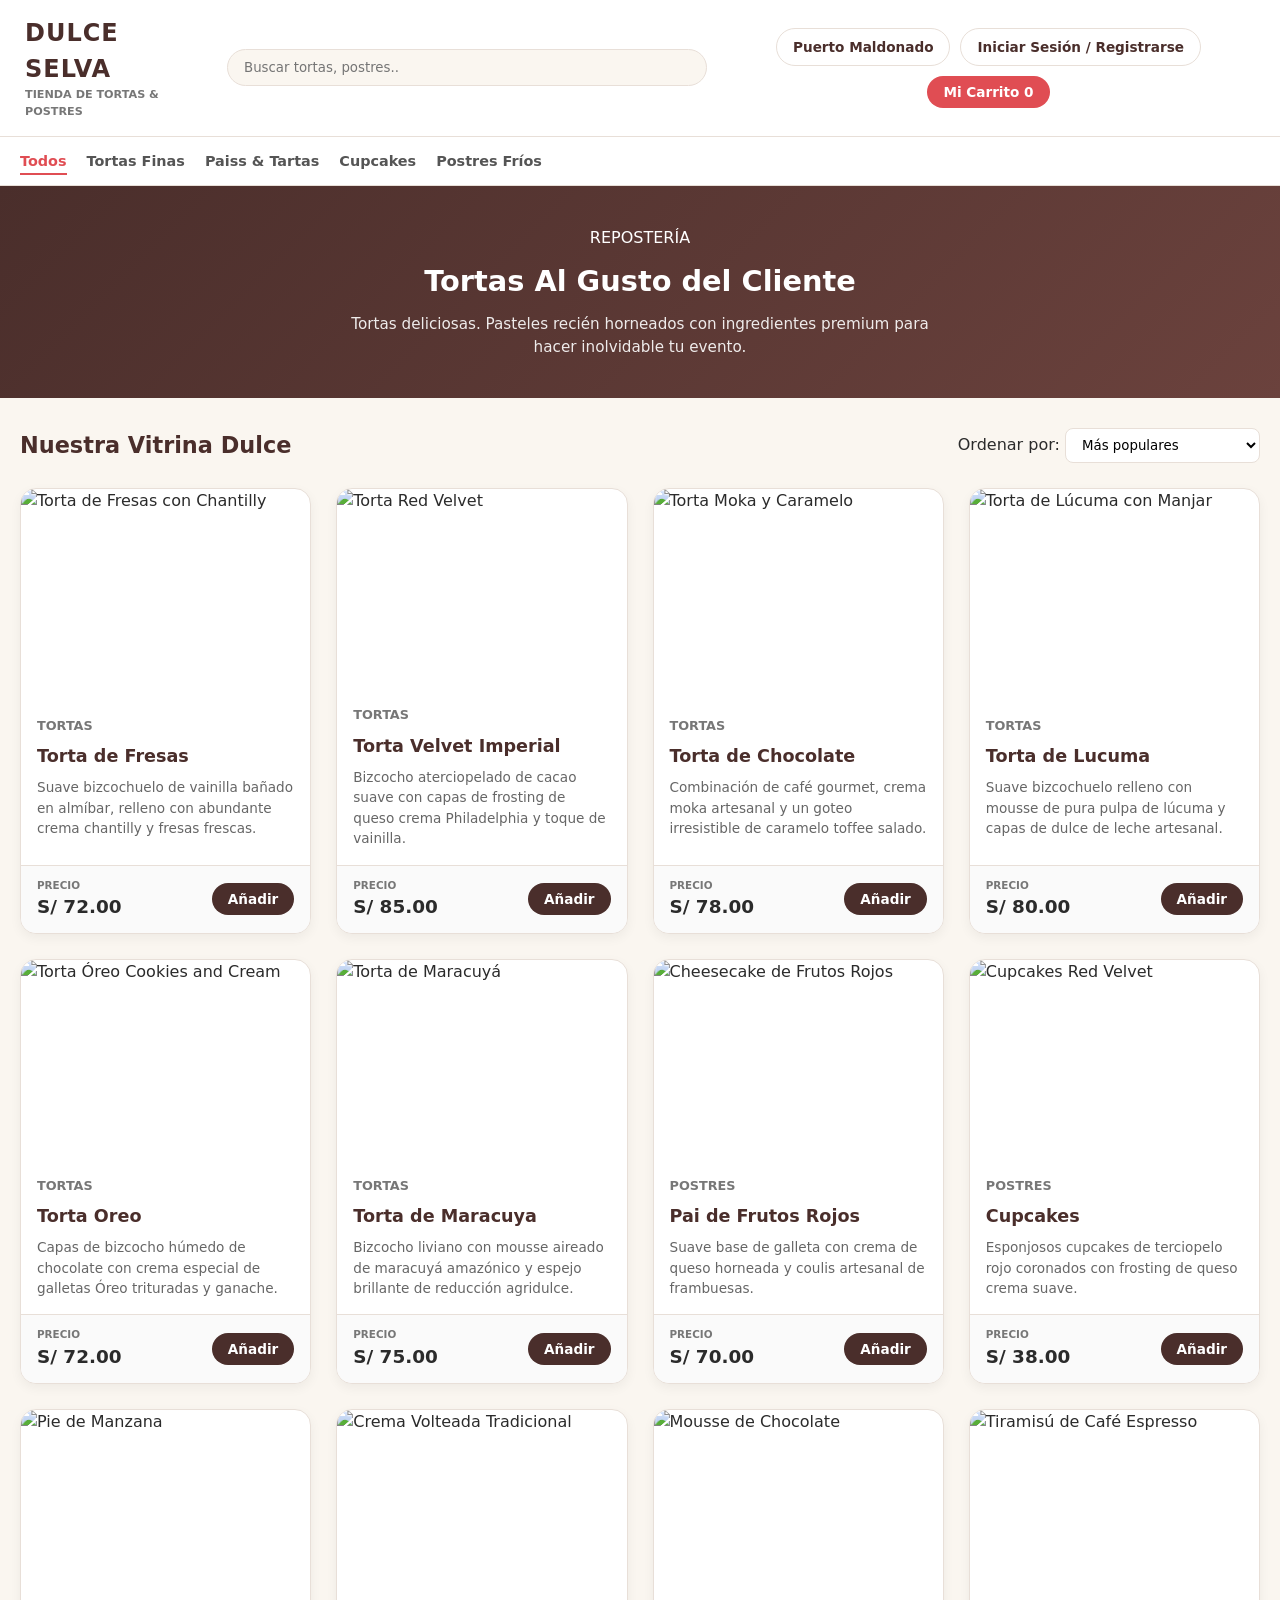
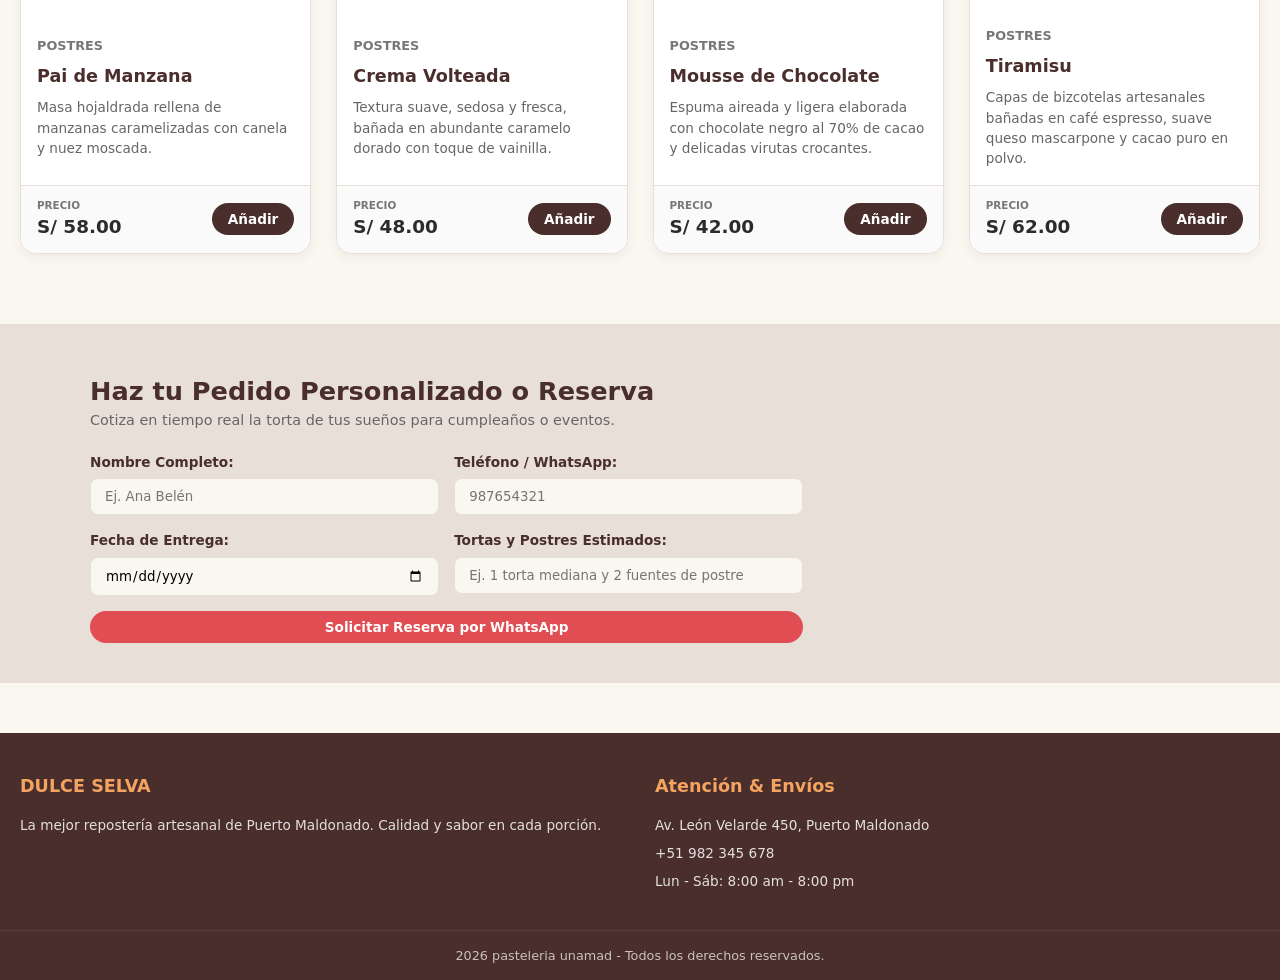
==== commit d4824a21: "nodificacion del codigo unamad" ====
--- a/pasteleria/index.html
+++ b/pasteleria/index.html
@@ -8,7 +8,7 @@
 </head>
 <body>
   
-  <!-- Encabezado Principal -->
+  
   <header class="encabezado">
     <div class="encabezado_marca">
       <div class="encabezado_titulos">
@@ -16,19 +16,19 @@
         <p class="encabezado_subtitulo">TIENDA DE TORTAS & POSTRES</p>
       </div>
     </div>
-    <!-- Buscador -->
+    
     <div class="barra_busqueda">
       <input type="text" class="busqueda_input" placeholder="Buscar tortas, postres..">
       <button class="boton_busqueda" aria-label="Buscar"></button>
     </div>
-    <!-- Acciones de Cliente -->
+    
     <div class="encabezado_acciones">
       <button class="boton boton_contorno"> Puerto Maldonado</button>
       <a href="login.html" class="boton boton_contorno"> Iniciar Sesión / Registrarse</a>
       <button class="boton boton_carrito"> Mi Carrito <span class="insignia insignia_carrito">0</span></button>
     </div>
   </header>
-  <!-- Navegación por Categorías -->
+  
   <nav class="navegacion">
     <ul class="navegacion_lista">
       <li class="navegacion_item"><a href="#" class="navegacion_enlace enlace_activo">Todos</a></li>
@@ -38,7 +38,7 @@
       <li class="navegacion_item"><a href="#" class="navegacion_enlace">Postres Fríos</a></li>
     </ul>
   </nav>
-  <!-- Banner de Presentación -->
+  
   <section class="portada">
     <div class="portada_contenido">
       <span class="insignia insignia_portada">REPOSTERÍA</span>
@@ -46,7 +46,7 @@
       <p class="portada_descripcion">Tortas deliciosas. Pasteles recién horneados con ingredientes premium para hacer inolvidable tu evento.</p>
     </div>
   </section>
-  <!-- Catálogo de Productos -->
+  
   <main class="contenedor_principal">
     <div class="encabezado_catalogo">
       <h2 class="catalogo_titulo">Nuestra Vitrina Dulce</h2>
@@ -59,7 +59,7 @@
         </select>
       </div>
     </div>
-    <!-- Grilla de Productos -->
+    
     <section class="cuadricula_productos">
       <!-- TARJETA 1 -->
       <article class="tarjeta tarjeta_oferta">
@@ -81,7 +81,7 @@
           <button class="boton boton_agregar"> Añadir</button>
         </div>
       </article>
-      <!-- TARJETA 2 -->
+      
       <article class="tarjeta tarjeta_favorito">
         <div class="tarjeta_encabezado">
           <img src="https://images.unsplash.com/photo-1588195538326-c5b1e9f80a1b?w=500" alt="Torta Red Velvet" class="tarjeta_imagen">
@@ -101,7 +101,7 @@
           <button class="boton boton_agregar"> Añadir</button>
         </div>
       </article>
-      <!-- TARJETA 3 -->
+      
       <article class="tarjeta">
         <div class="tarjeta_encabezado">
           <img src="https://images.unsplash.com/photo-1578985545062-69928b1d9587?w=500" alt="Torta Moka y Caramelo" class="tarjeta_imagen">
@@ -122,7 +122,7 @@
         </div>
       </article>
     
-      <!-- TARJETA 4 -->
+      
       <article class="tarjeta tarjeta_favorito">
         <div class="tarjeta_encabezado">
           <img src="https://capriccioperu.com/wp-content/uploads/2020/04/Delicia_Lucuma_1.jpg" alt="Torta de Lúcuma con Manjar" class="tarjeta_imagen">
@@ -142,7 +142,7 @@
           <button class="boton boton_agregar"> Añadir</button>
         </div>
       </article>
-      <!-- TARJETA 5 -->
+      
       <article class="tarjeta">
         <div class="tarjeta_encabezado">
           <img src="https://images.unsplash.com/photo-1542826438-bd32f43d626f?w=500" alt="Torta Óreo Cookies and Cream" class="tarjeta_imagen">
@@ -162,7 +162,7 @@
           <button class="boton boton_agregar"> Añadir</button>
         </div>
       </article>
-      <!-- TARJETA 6 -->
+      
       <article class="tarjeta">
         <div class="tarjeta_encabezado">
           <img src="https://jameaperu.com/assets/images/torta-de-maracuya_800x534.webp" alt="Torta de Maracuyá" class="tarjeta_imagen">
@@ -182,7 +182,7 @@
           <button class="boton boton_agregar"> Añadir</button>
         </div>
       </article>
-      <!-- TARJETA 7 -->
+      
       <article class="tarjeta">
         <div class="tarjeta_encabezado">
           <img src="https://images.unsplash.com/photo-1533134242443-d4fd215305ad?w=500" alt="Cheesecake de Frutos Rojos" class="tarjeta_imagen">
@@ -202,7 +202,7 @@
           <button class="boton boton_agregar"> Añadir</button>
         </div>
       </article>
-      <!-- TARJETA 8 -->
+      
       <article class="tarjeta">
         <div class="tarjeta_encabezado">
           <img src="https://images.unsplash.com/photo-1587668178277-295251f900ce?w=500" alt="Cupcakes Red Velvet" class="tarjeta_imagen">
@@ -222,7 +222,7 @@
           <button class="boton boton_agregar"> Añadir</button>
         </div>
       </article> 
-      <!-- TARJETA 9 -->
+      
       <article class="tarjeta">
         <div class="tarjeta_encabezado">
           <img src="https://images.unsplash.com/photo-1568571780765-9276ac8b75a2?w=500" alt="Pie de Manzana" class="tarjeta_imagen">
@@ -306,7 +306,7 @@
 
     </section>
   </main>
-  <!-- Módulo de Pedidos Personalizados -->
+  
   <section class="pedido_personalizado">
     <div class="pedido_contenedor">
       <div class="pedido_encabezado">
@@ -314,7 +314,7 @@
         <p class="pedido_subtitulo">Cotiza en tiempo real la torta de tus sueños para cumpleaños o eventos.</p>
       </div>
       <div class="pedido_contenido">
-        <!-- Formulario -->
+        
         <form class="formulario formulario_grid">
           <div class="campo_grupo">
             <label for="cNombre" class="campo_etiqueta">Nombre Completo:</label>
@@ -339,7 +339,7 @@
       </div>
     </div>
   </section>
-  <!-- Pie de Página -->
+  
   <footer class="pie_pagina">
     <div class="pie_contenedor">
       <div class="pie_columna">
@@ -354,8 +354,8 @@
       </div>
     </div>
     <div class="pie_inferior">
-      <p> 2026 DULCE SELVA - Todos los derechos reservados.</p>
+      <p> 2026  pasteleria unamad - Todos los derechos reservados.</p>
     </div>
   </footer>
 </body>
-</html>+</html>
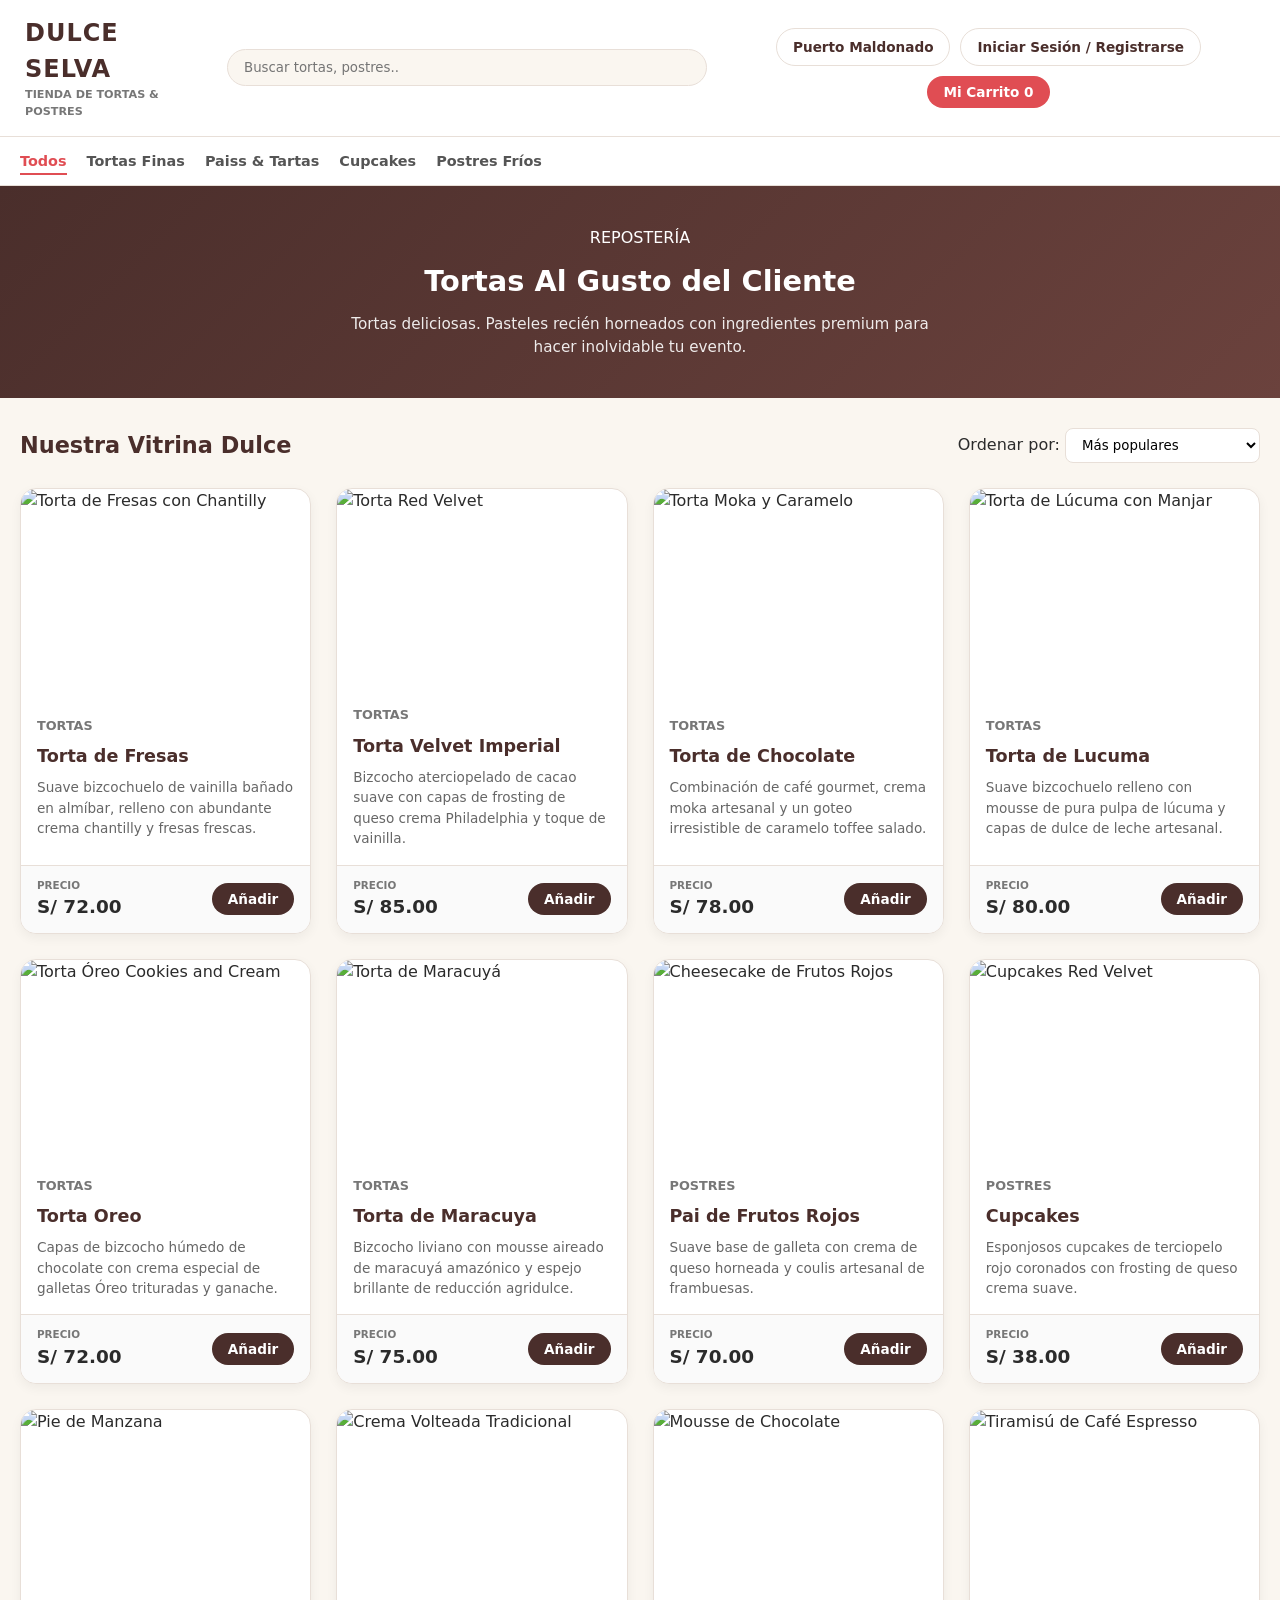
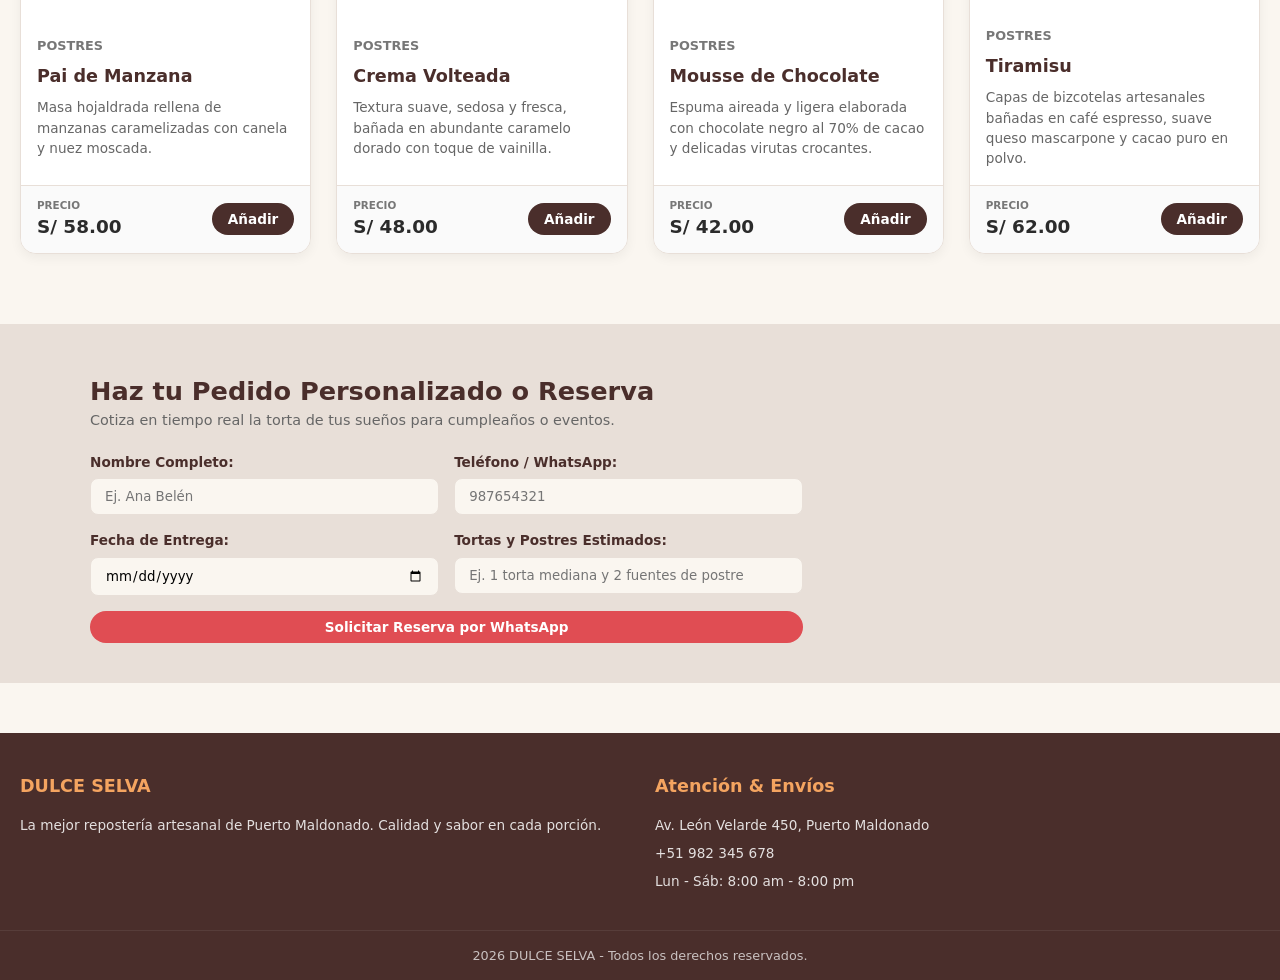
==== commit 8b2ea9bd: "cambio" ====
--- a/pasteleria/index.html
+++ b/pasteleria/index.html
@@ -354,7 +354,7 @@
       </div>
     </div>
     <div class="pie_inferior">
-      <p> 2026  pasteleria unamad - Todos los derechos reservados.</p>
+      <p> 2026  DULCE SELVA - Todos los derechos reservados.</p>
     </div>
   </footer>
 </body>
